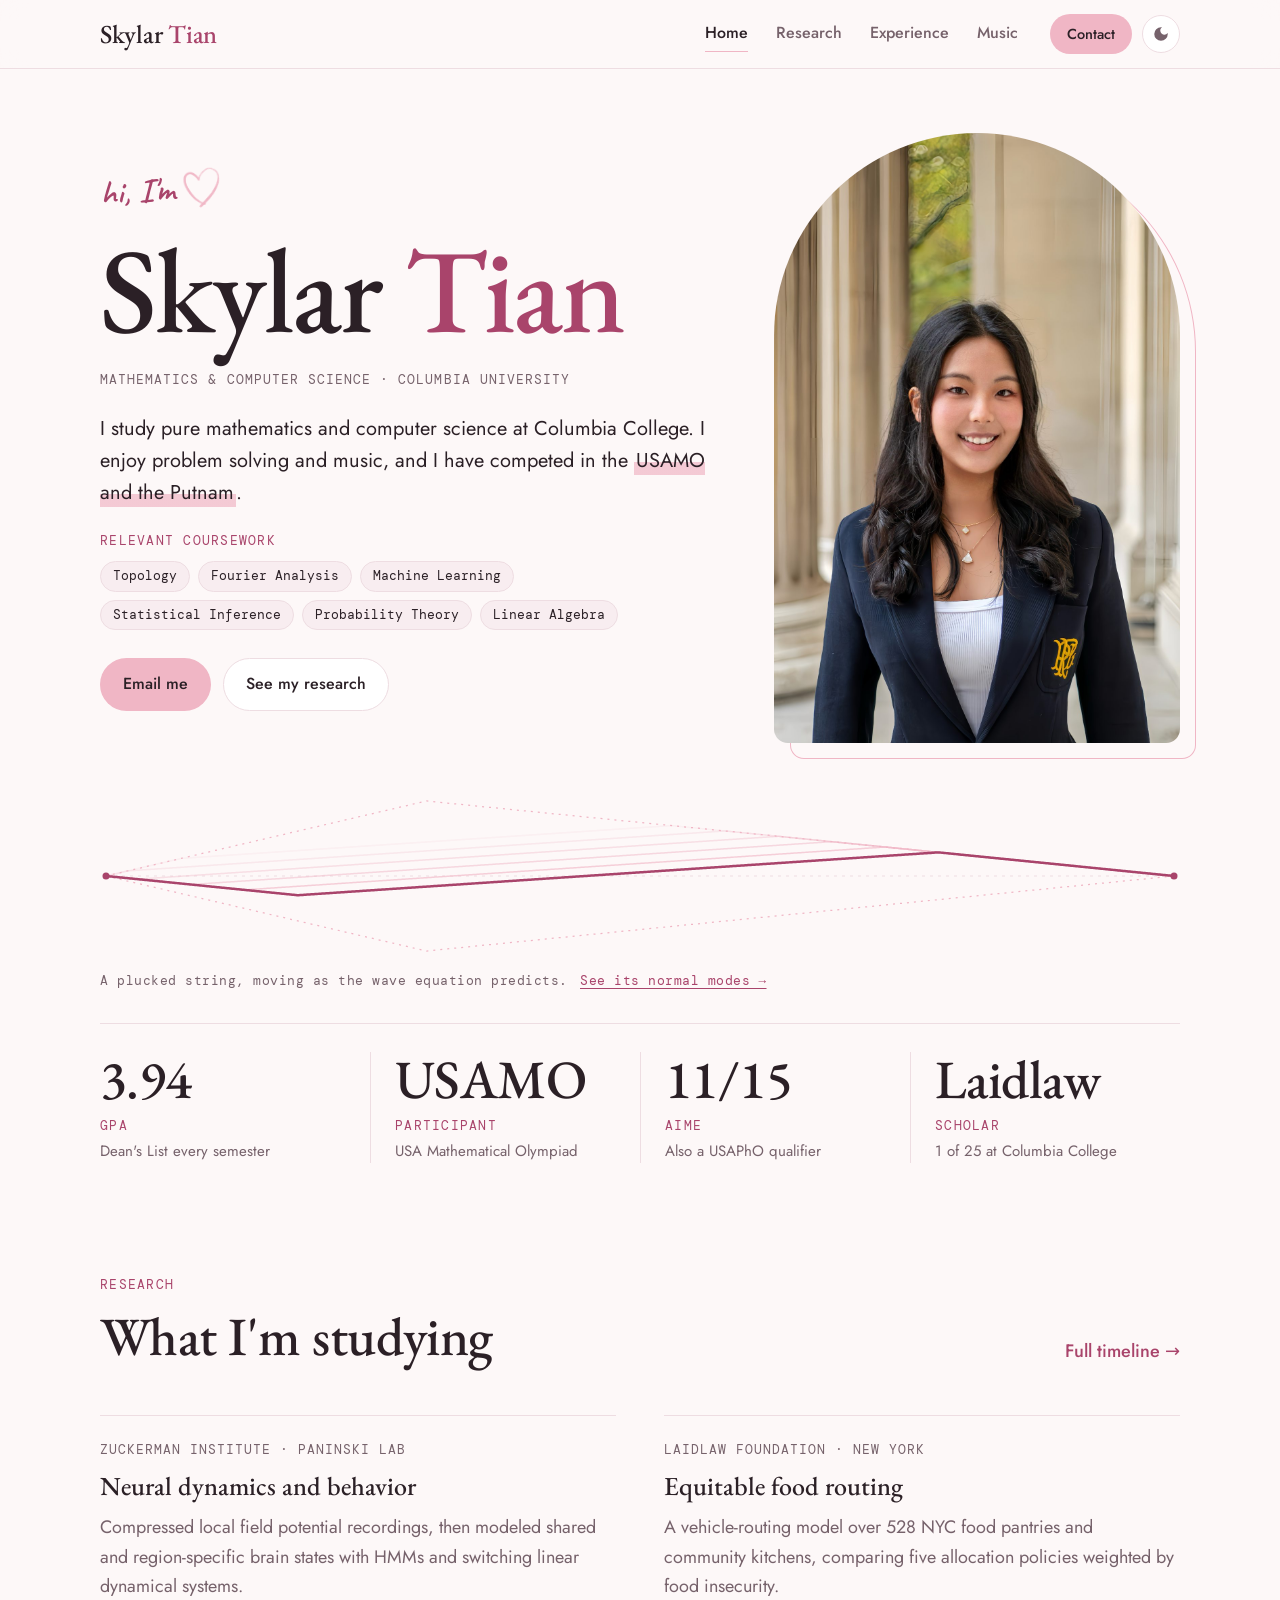
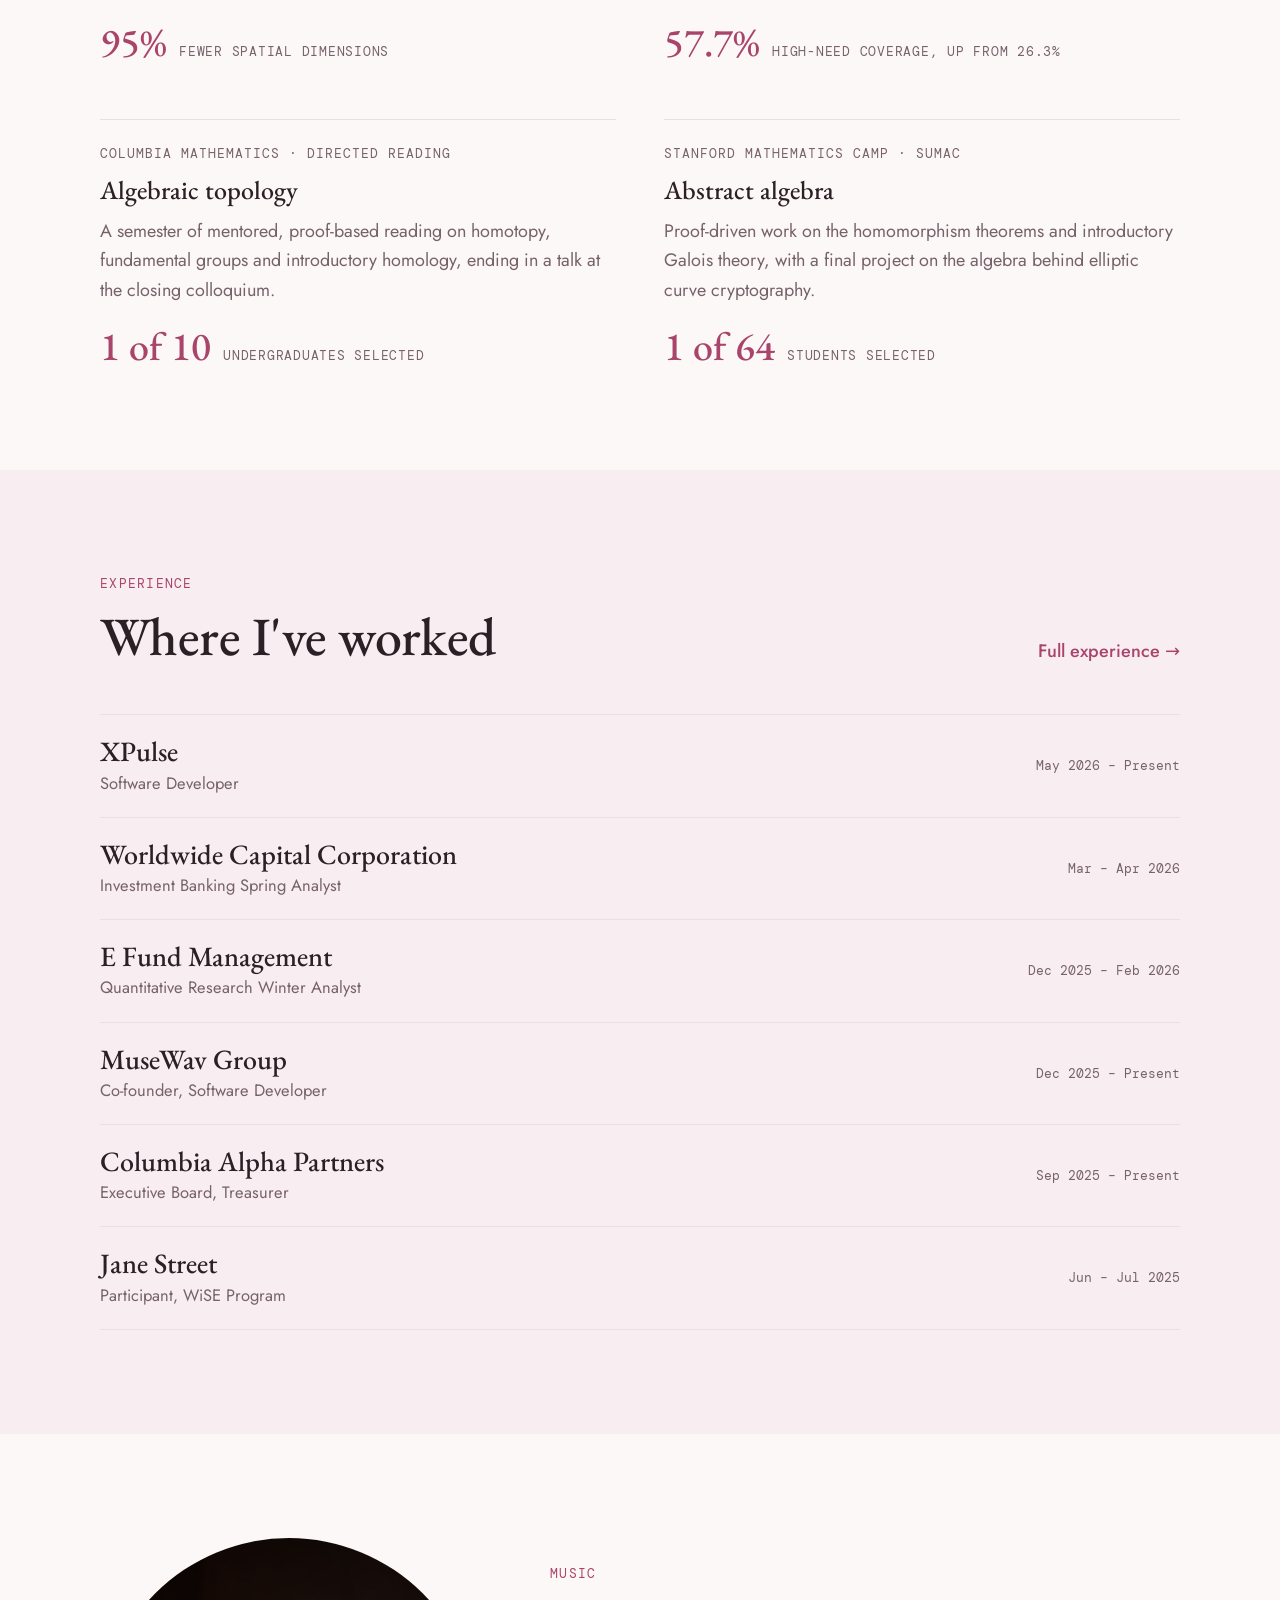
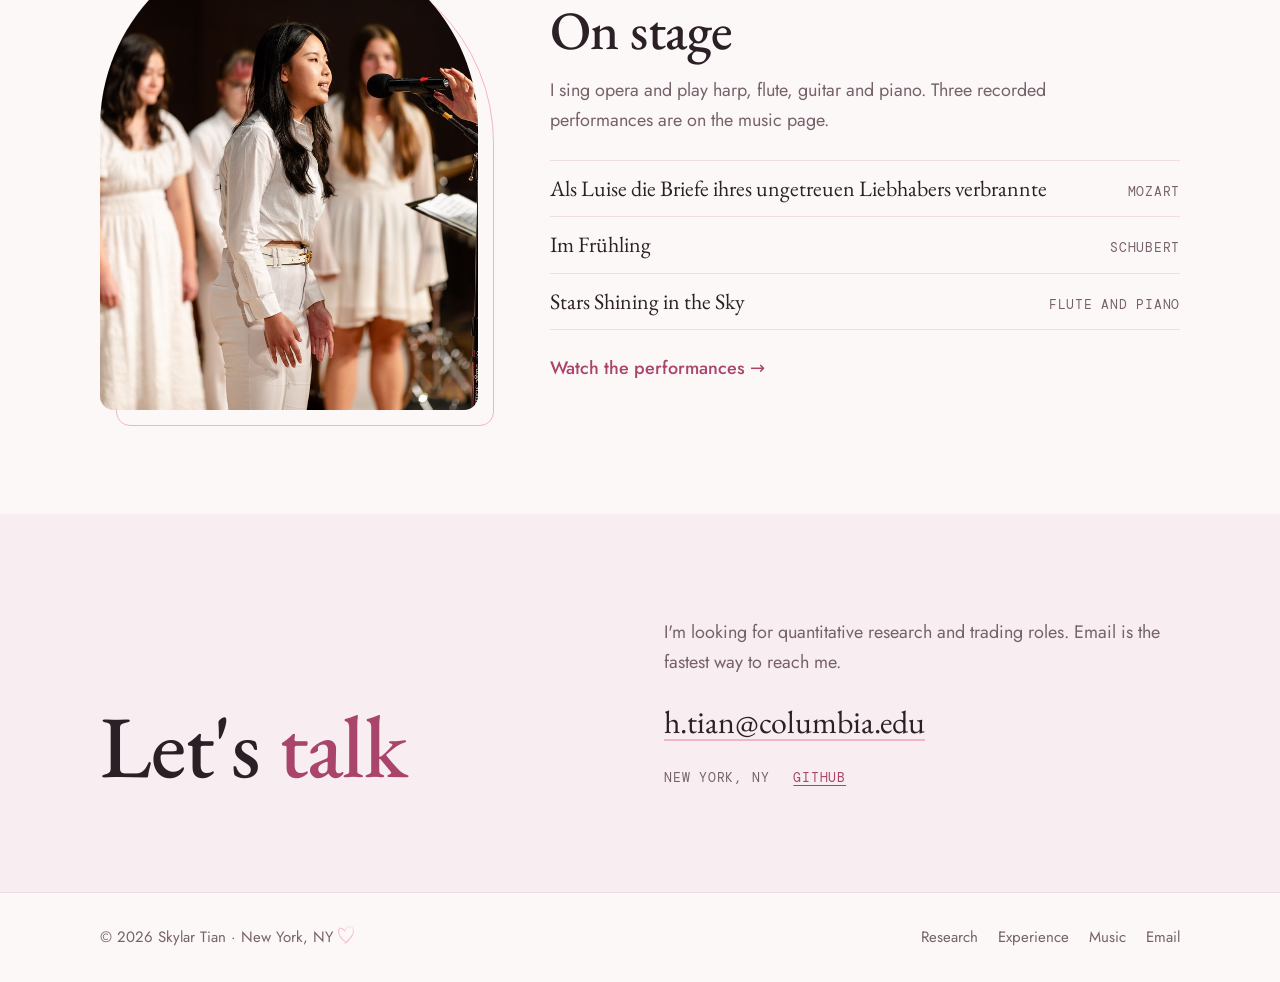
==== index.html @ 9c528a71 "Replace the home page headshot Resized the new photo to 1200x1801 and stripped its metadata.  Co-Aut" ====
<!doctype html>
<html lang="en">
<head>
  <meta charset="utf-8">
  <meta name="viewport" content="width=device-width, initial-scale=1">
  <title>Skylar Tian</title>
  <meta name="description" content="Skylar Tian studies Mathematics and Computer Science at Columbia and is looking for quantitative research and trading roles.">
  <meta property="og:title" content="Skylar Tian">
  <meta property="og:description" content="Mathematics & Computer Science at Columbia. Quantitative research, statistical modeling, and music.">
  <meta property="og:type" content="website">
  <meta property="og:image" content="https://skylarhezhentian.github.io/personal-website/assets/img/headshot.jpg">
  <link rel="icon" href="assets/favicon.svg" type="image/svg+xml">
  <link rel="preconnect" href="https://fonts.googleapis.com">
  <link rel="preconnect" href="https://fonts.gstatic.com" crossorigin>
  <link href="https://fonts.googleapis.com/css2?family=EB+Garamond:wght@400..700&family=Caveat:wght@500;600&family=DM+Mono:wght@400;500&family=Jost:wght@400;500;600&display=swap" rel="stylesheet">
  <link rel="stylesheet" href="style.css">
  <script>try{var t=localStorage.getItem("theme");if(t)document.documentElement.dataset.theme=t}catch(e){}</script>
</head>
<body>
  <a class="skip" href="#main">Skip to content</a>

  <header class="site-header">
    <div class="wrap header-inner">
      <a class="wordmark" href="index.html">Skylar <em>Tian</em></a>
      <nav class="site-nav" aria-label="Main">
        <a href="index.html" aria-current="page">Home</a>
        <a href="research.html">Research</a>
        <a href="experience.html">Experience</a>
        <a href="music.html">Music</a>
      </nav>
      <div class="header-actions">
        <a class="btn btn-rose btn-small" href="#contact">Contact</a>
        <button class="theme-toggle" type="button" aria-label="Switch between light and dark theme">
          <svg class="moon" viewBox="0 0 24 24" width="18" height="18" aria-hidden="true"><path fill="currentColor" d="M12 3a9 9 0 1 0 9 9c0-.46-.04-.92-.1-1.36a5.39 5.39 0 0 1-4.4 2.26 5.4 5.4 0 0 1-3.14-9.8c-.44-.06-.9-.1-1.36-.1z"/></svg>
          <svg class="sun" viewBox="0 0 24 24" width="18" height="18" aria-hidden="true"><circle cx="12" cy="12" r="4.5" fill="currentColor"/><path stroke="currentColor" stroke-width="1.8" stroke-linecap="round" d="M12 2.5v2.2M12 19.3v2.2M2.5 12h2.2M19.3 12h2.2M5.3 5.3l1.6 1.6M17.1 17.1l1.6 1.6M5.3 18.7l1.6-1.6M17.1 6.9l1.6-1.6"/></svg>
        </button>
      </div>
    </div>
  </header>

  <main id="main">
    <section class="hero">
      <div class="wrap">
        <div class="hero-grid">
          <div class="hero-text">
            <p class="hello">hi, I'm <i class="heart" aria-hidden="true"></i></p>
            <h1 class="name">Skylar <em>Tian</em></h1>
            <p class="kicker">Mathematics &amp; Computer Science · Columbia University</p>
            <p class="intro">
              I study pure mathematics and computer science at Columbia College. I enjoy problem solving
              and music, and I have competed in the <mark class="hl">USAMO and the Putnam</mark>.
            </p>
            <div class="coursework">
              <p class="coursework-label">Relevant coursework</p>
              <ul class="chips">
                <li>Topology</li>
                <li>Fourier Analysis</li>
                <li>Machine Learning</li>
                <li>Statistical Inference</li>
                <li>Probability Theory</li>
                <li>Linear Algebra</li>
              </ul>
            </div>
            <div class="actions">
              <a class="btn btn-rose" href="mailto:h.tian@columbia.edu">Email me</a>
              <a class="btn btn-ghost" href="research.html">See my research</a>
            </div>
          </div>
          <figure class="arch hero-photo">
            <img src="assets/img/headshot.jpg?v=2" width="1200" height="1801" alt="Headshot of Skylar Tian in a navy blazer, standing between stone columns">
          </figure>
        </div>

        <div class="staff-band">
          <canvas class="staff" data-mode="string" data-animate aria-hidden="true"></canvas>
          <p class="staff-caption">A plucked string, moving as the wave equation predicts. <a href="research.html">See its normal modes &rarr;</a></p>
        </div>

        <ul class="stats">
          <li class="stat">
            <span class="stat-big">3.94</span>
            <span class="stat-cap">GPA</span>
            <span class="stat-note">Dean's List every semester</span>
          </li>
          <li class="stat">
            <span class="stat-big">USAMO</span>
            <span class="stat-cap">Participant</span>
            <span class="stat-note">USA Mathematical Olympiad</span>
          </li>
          <li class="stat">
            <span class="stat-big">11/15</span>
            <span class="stat-cap">AIME</span>
            <span class="stat-note">Also a USAPhO qualifier</span>
          </li>
          <li class="stat">
            <span class="stat-big">Laidlaw</span>
            <span class="stat-cap">Scholar</span>
            <span class="stat-note">1 of 25 at Columbia College</span>
          </li>
        </ul>
      </div>
    </section>

    <section class="section">
      <div class="wrap">
        <header class="section-head">
          <div>
            <p class="eyebrow">Research</p>
            <h2>What I'm studying</h2>
          </div>
          <a class="more" href="research.html">Full timeline &rarr;</a>
        </header>

        <div class="work-grid">
          <a class="work" href="research.html#neural">
            <p class="work-org">Zuckerman Institute · Paninski Lab</p>
            <h3>Neural dynamics and behavior</h3>
            <p>Compressed local field potential recordings, then modeled shared and region-specific brain states with HMMs and switching linear dynamical systems.</p>
            <p class="work-figure"><strong>95%</strong><span>fewer spatial dimensions</span></p>
          </a>
          <a class="work" href="research.html#routing">
            <p class="work-org">Laidlaw Foundation · New York</p>
            <h3>Equitable food routing</h3>
            <p>A vehicle-routing model over 528 NYC food pantries and community kitchens, comparing five allocation policies weighted by food insecurity.</p>
            <p class="work-figure"><strong>57.7%</strong><span>high-need coverage, up from 26.3%</span></p>
          </a>
          <a class="work" href="research.html#reading">
            <p class="work-org">Columbia Mathematics · Directed Reading</p>
            <h3>Algebraic topology</h3>
            <p>A semester of mentored, proof-based reading on homotopy, fundamental groups and introductory homology, ending in a talk at the closing colloquium.</p>
            <p class="work-figure"><strong>1 of 10</strong><span>undergraduates selected</span></p>
          </a>
          <a class="work" href="research.html#sumac">
            <p class="work-org">Stanford Mathematics Camp · SUMaC</p>
            <h3>Abstract algebra</h3>
            <p>Proof-driven work on the homomorphism theorems and introductory Galois theory, with a final project on the algebra behind elliptic curve cryptography.</p>
            <p class="work-figure"><strong>1 of 64</strong><span>students selected</span></p>
          </a>
        </div>
      </div>
    </section>

    <section class="section section-alt">
      <div class="wrap">
        <header class="section-head">
          <div>
            <p class="eyebrow">Experience</p>
            <h2>Where I've worked</h2>
          </div>
          <a class="more" href="experience.html">Full experience &rarr;</a>
        </header>

        <ul class="exp-list">
          <li><a href="experience.html#xpulse"><span class="exp-org">XPulse</span><span class="exp-role">Software Developer</span><span class="exp-when">May 2026 – Present</span></a></li>
          <li><a href="experience.html#worldwide"><span class="exp-org">Worldwide Capital Corporation</span><span class="exp-role">Investment Banking Spring Analyst</span><span class="exp-when">Mar – Apr 2026</span></a></li>
          <li><a href="experience.html#efund"><span class="exp-org">E Fund Management</span><span class="exp-role">Quantitative Research Winter Analyst</span><span class="exp-when">Dec 2025 – Feb 2026</span></a></li>
          <li><a href="experience.html#musewav"><span class="exp-org">MuseWav Group</span><span class="exp-role">Co-founder, Software Developer</span><span class="exp-when">Dec 2025 – Present</span></a></li>
          <li><a href="experience.html#alpha"><span class="exp-org">Columbia Alpha Partners</span><span class="exp-role">Executive Board, Treasurer</span><span class="exp-when">Sep 2025 – Present</span></a></li>
          <li><a href="experience.html#jane-street"><span class="exp-org">Jane Street</span><span class="exp-role">Participant, WiSE Program</span><span class="exp-when">Jun – Jul 2025</span></a></li>
        </ul>
      </div>
    </section>

    <section class="section">
      <div class="wrap music-split">
        <figure class="arch squat music-photo">
          <img src="assets/img/choir.jpg" width="1400" height="933" loading="lazy" alt="Skylar singing a solo in front of a choir">
        </figure>
        <div class="music-copy">
          <p class="eyebrow">Music</p>
          <h2>On stage</h2>
          <p>I sing opera and play harp, flute, guitar and piano. Three recorded performances are on the music page.</p>
          <ul class="rec-list">
            <li><span class="rec-piece">Als Luise die Briefe ihres ungetreuen Liebhabers verbrannte</span><span class="rec-who">Mozart</span></li>
            <li><span class="rec-piece">Im Frühling</span><span class="rec-who">Schubert</span></li>
            <li><span class="rec-piece">Stars Shining in the Sky</span><span class="rec-who">Flute and piano</span></li>
          </ul>
          <a class="more" href="music.html">Watch the performances &rarr;</a>
        </div>
      </div>
    </section>

    <section class="contact" id="contact">
      <div class="wrap contact-inner">
        <h2>Let's <em>talk</em></h2>
        <div class="contact-body">
          <p>I'm looking for quantitative research and trading roles. Email is the fastest way to reach me.</p>
          <a class="contact-email" href="mailto:h.tian@columbia.edu">h.tian@columbia.edu</a>
          <ul class="contact-links">
            <li>New York, NY</li>
            <li><a href="https://github.com/skylarhezhentian">GitHub</a></li>
          </ul>
        </div>
      </div>
    </section>
  </main>

  <footer class="site-footer">
    <div class="wrap footer-inner">
      <p>© <span data-year>2026</span> Skylar Tian · New York, NY <i class="heart" aria-hidden="true"></i></p>
      <nav aria-label="Footer">
        <a href="research.html">Research</a>
        <a href="experience.html">Experience</a>
        <a href="music.html">Music</a>
        <a href="mailto:h.tian@columbia.edu">Email</a>
      </nav>
    </div>
  </footer>

  <script src="script.js"></script>
</body>
</html>
---- style.css ----
/* Layout: a concert-program column (max 1120px) with arched photo frames and a
   plucked string that moves as the wave equation predicts. Blush paper by
   default, plum night in dark mode, soft pink as the one highlight color.
   No italics anywhere. */
:root {
  --paper: #fdf8f8;
  --paper-2: #f8edf0;
  --surface: #ffffff;
  --ink: #2b2026;
  --muted: #76626b;
  --line: #eedde2;
  --rose: #f0b6c5;
  --rose-ink: #a9446b;
  --on-rose: #2b2026;
  --hl: rgba(240, 182, 197, 0.7);

  --display: "EB Garamond", Garamond, "Times New Roman", Georgia, serif;
  --body: "Jost", "Futura", "Avenir Next", system-ui, sans-serif;
  --mono: "DM Mono", ui-monospace, Menlo, monospace;
  --hand: "Caveat", "Bradley Hand", "Segoe Print", cursive;

  --maxw: 1120px;
  --gutter: max(20px, env(safe-area-inset-left, 0px));
  --radius: 14px;
  color-scheme: light;
}

@media (prefers-color-scheme: dark) {
  :root:not([data-theme="light"]) {
    --paper: #1b1519;
    --paper-2: #231b20;
    --surface: #2b2228;
    --ink: #f6edf0;
    --muted: #bda9b2;
    --line: #3b2f36;
    --rose: #e7a3b8;
    --rose-ink: #f4b9ca;
    --hl: rgba(231, 163, 184, 0.28);
    color-scheme: dark;
  }
}

:root[data-theme="dark"] {
  --paper: #1b1519;
  --paper-2: #231b20;
  --surface: #2b2228;
  --ink: #f6edf0;
  --muted: #bda9b2;
  --line: #3b2f36;
  --rose: #e7a3b8;
  --rose-ink: #f4b9ca;
  --hl: rgba(231, 163, 184, 0.28);
  color-scheme: dark;
}

*, *::before, *::after { box-sizing: border-box; }

html { scroll-behavior: smooth; scroll-padding-top: 96px; -webkit-text-size-adjust: 100%; }

body {
  margin: 0;
  background: var(--paper);
  color: var(--ink);
  font-family: var(--body);
  font-size: 18px;
  line-height: 1.65;
  -webkit-font-smoothing: antialiased;
}

img, video { display: block; max-width: 100%; height: auto; }

a { color: var(--rose-ink); text-underline-offset: 3px; text-decoration-thickness: 1px; }
a:hover { text-decoration-color: var(--rose); }

:focus-visible { outline: 2px solid var(--rose-ink); outline-offset: 3px; border-radius: 4px; }

h1, h2, h3 { font-family: var(--display); font-weight: 500; line-height: 1.1; text-wrap: balance; margin: 0; }
h1, h2, h3, .wordmark, .stat-big, .work-figure strong, .piece, .staff-list .inst { font-variant-numeric: lining-nums; }
h2 { font-size: clamp(34px, 4.6vw, 54px); letter-spacing: -0.01em; }
h3 { font-size: 26px; }
p { margin: 0; }
em, i { font-style: normal; }
/* Keep a lone word off the last line of a paragraph or bullet; balance short labels instead */
p, li, figcaption { text-wrap: pretty; }
.edu-grid li, .tl-sub, .role-title, .piece, .work-figure span, .stat-note { text-wrap: balance; }

.wrap {
  max-width: var(--maxw);
  margin: 0 auto;
  padding-left: var(--gutter);
  padding-right: max(20px, env(safe-area-inset-right, 0px));
}

.skip {
  position: absolute; left: 12px; top: -48px; z-index: 50;
  background: var(--ink); color: var(--paper); padding: 8px 14px; border-radius: 8px;
}
.skip:focus { top: 12px; }

.eyebrow {
  font-family: var(--mono); font-size: 12.5px; letter-spacing: 0.1em; text-transform: uppercase;
  color: var(--rose-ink);
}

.hl { background: linear-gradient(transparent 56%, var(--hl) 56%); color: inherit; padding: 0 2px; }

.hand { font-family: var(--hand); font-weight: 600; color: var(--rose-ink); }

.heart {
  display: inline-block; width: 1.1em; height: 1.2em; vertical-align: -0.15em;
  background: var(--rose);
  -webkit-mask: url("assets/img/heart.png") center / contain no-repeat;
  mask: url("assets/img/heart.png") center / contain no-repeat;
}

/* Buttons */
.btn {
  display: inline-flex; align-items: center; gap: 8px;
  padding: 12px 22px; border-radius: 999px;
  font-family: var(--body); font-size: 16px; font-weight: 500; text-decoration: none;
  border: 1px solid transparent; transition: transform 0.15s ease, background 0.15s ease, border-color 0.15s ease;
}
.btn:hover { transform: translateY(-1px); }
.btn-rose { background: var(--rose); color: var(--on-rose); }
.btn-rose:hover { background: color-mix(in srgb, var(--rose) 85%, var(--ink)); }
.btn-ghost { color: var(--ink); border-color: var(--line); background: var(--surface); }
.btn-ghost:hover { border-color: var(--rose); }
.btn-small { padding: 7px 16px; font-size: 14.5px; }

/* Header */
.site-header {
  position: sticky; top: 0; z-index: 20;
  background: color-mix(in srgb, var(--paper) 88%, transparent);
  backdrop-filter: blur(12px); -webkit-backdrop-filter: blur(12px);
  border-bottom: 1px solid var(--line);
}
.header-inner { display: flex; align-items: center; gap: 32px; min-height: 68px; }
.wordmark {
  font-family: var(--display); font-size: 26px; font-weight: 500; color: var(--ink);
  text-decoration: none; letter-spacing: -0.01em; white-space: nowrap;
}
.wordmark em { color: var(--rose-ink); }
.site-nav { display: flex; gap: 28px; margin-left: auto; }
.site-nav a { color: var(--muted); text-decoration: none; font-size: 16px; font-weight: 500; padding: 4px 0; border-bottom: 1.5px solid transparent; }
.site-nav a:hover { color: var(--ink); }
.site-nav a[aria-current="page"] { color: var(--ink); border-bottom-color: var(--rose); }
.header-actions { display: flex; align-items: center; gap: 10px; }
.theme-toggle {
  width: 38px; height: 38px; display: grid; place-items: center; cursor: pointer;
  border-radius: 999px; border: 1px solid var(--line); background: var(--surface); color: var(--muted);
}
.theme-toggle:hover { color: var(--ink); border-color: var(--rose); }
.theme-toggle .sun { display: none; }
:root[data-theme="dark"] .theme-toggle .sun { display: block; }
:root[data-theme="dark"] .theme-toggle .moon { display: none; }
@media (prefers-color-scheme: dark) {
  :root:not([data-theme="light"]) .theme-toggle .sun { display: block; }
  :root:not([data-theme="light"]) .theme-toggle .moon { display: none; }
}

/* Wave canvases: a plucked string (Home, Music), and on Research the same string over its normal modes */
.staff { display: block; width: 100%; height: 170px; }
.staff-caption { margin-top: 10px; font-family: var(--mono); font-size: 12.5px; letter-spacing: 0.04em; color: var(--muted); }
.staff-caption a { margin-left: 4px; white-space: nowrap; }

/* Home hero */
.hero { padding-block: 64px 8px; }
.hero-grid { display: grid; grid-template-columns: minmax(0, 1.2fr) minmax(0, 0.8fr); gap: 64px; align-items: center; }
.hero-text { display: flex; flex-direction: column; gap: 22px; min-width: 0; }
.hello { font-family: var(--hand); font-size: 34px; font-weight: 600; color: var(--rose-ink); transform: rotate(-3deg); transform-origin: left; display: flex; align-items: center; gap: 8px; margin-bottom: -10px; }
.name { font-size: clamp(64px, 9.4vw, 128px); line-height: 0.95; letter-spacing: -0.02em; white-space: nowrap; }
.name em { color: var(--rose-ink); }
.kicker { font-family: var(--mono); font-size: 13px; letter-spacing: 0.08em; text-transform: uppercase; color: var(--muted); }
.intro { font-size: 20px; line-height: 1.6; max-width: 34em; }
.coursework { display: flex; flex-direction: column; gap: 10px; }
.coursework-label { font-family: var(--mono); font-size: 12.5px; letter-spacing: 0.1em; text-transform: uppercase; color: var(--rose-ink); }
.coursework .chips { margin: 0; }
.actions { display: flex; flex-wrap: wrap; gap: 12px; margin-top: 6px; }

.arch { position: relative; isolation: isolate; margin: 0; }
.arch img {
  width: 100%; aspect-ratio: 2 / 3; object-fit: cover;
  border-radius: 50% 50% var(--radius) var(--radius) / 33.3% 33.3% var(--radius) var(--radius);
}
.arch::after {
  content: ""; position: absolute; inset: 0; z-index: -1; transform: translate(16px, 16px);
  border: 1.5px solid var(--rose);
  border-radius: 50% 50% var(--radius) var(--radius) / 33.3% 33.3% var(--radius) var(--radius);
}
.arch.squat img, .arch.squat::after { aspect-ratio: 4 / 5; border-radius: 50% 50% var(--radius) var(--radius) / 40% 40% var(--radius) var(--radius); }
.hero-photo { justify-self: end; width: 100%; max-width: 420px; }

.staff-band { margin-top: 48px; }
.hero .staff-band { margin-bottom: 32px; }

/* Stats */
.stats { list-style: none; margin: 0; padding: 28px 0 0; display: grid; grid-template-columns: repeat(4, minmax(0, 1fr)); border-top: 1px solid var(--line); }
.stat { display: flex; flex-direction: column; gap: 4px; padding: 0 24px; border-left: 1px solid var(--line); min-width: 0; }
.stat:first-child { padding-left: 0; border-left: 0; }
.stat-big { font-family: var(--display); font-size: clamp(38px, 4.4vw, 54px); font-weight: 500; line-height: 1; letter-spacing: -0.01em; font-variant-numeric: lining-nums; }
.stat-cap { font-family: var(--mono); font-size: 12.5px; letter-spacing: 0.1em; text-transform: uppercase; color: var(--rose-ink); margin-top: 6px; }
.stat-note { font-size: 15px; color: var(--muted); line-height: 1.45; }

/* Sections */
.section { padding-block: 104px; }
.section-alt { background: var(--paper-2); }
.section-head { display: flex; flex-wrap: wrap; align-items: flex-end; justify-content: space-between; gap: 12px 32px; margin-bottom: 48px; }
.section-head > div { display: flex; flex-direction: column; gap: 12px; }
.section-head .more { font-weight: 500; text-decoration: none; }
.section-head .more:hover { text-decoration: underline; }

/* Selected work */
.work-grid { display: grid; grid-template-columns: repeat(2, minmax(0, 1fr)); gap: 56px 48px; }
.work { display: flex; flex-direction: column; gap: 12px; padding-top: 24px; border-top: 1px solid var(--line); color: inherit; text-decoration: none; }
.work h3 { transition: color 0.15s ease; }
.work:hover h3 { color: var(--rose-ink); }
.work p { color: var(--muted); }
.work .work-org { font-family: var(--mono); font-size: 12.5px; letter-spacing: 0.08em; text-transform: uppercase; color: var(--muted); }
.work-figure { display: flex; align-items: baseline; gap: 12px; margin-top: 8px; }
.work-figure strong { font-family: var(--display); font-size: 40px; font-weight: 500; color: var(--rose-ink); line-height: 1; white-space: nowrap; }
.work-figure span { font-family: var(--mono); font-size: 12.5px; letter-spacing: 0.06em; text-transform: uppercase; color: var(--muted); }

/* Video frames (Music) */
.video-frame { margin: 0; border-radius: var(--radius); overflow: hidden; border: 1px solid var(--line); background: #000; }
.video-frame video, .video-frame iframe { display: block; width: 100%; aspect-ratio: 16 / 9; object-fit: cover; border: 0; }

/* Home: experience list and music */
.exp-list { list-style: none; margin: 0; padding: 0; border-top: 1px solid var(--line); }
.exp-list a { display: grid; grid-template-columns: minmax(0, 1fr) auto; align-items: center; gap: 2px 32px; padding: 20px 0; border-bottom: 1px solid var(--line); color: inherit; text-decoration: none; }
.exp-org { font-family: var(--display); font-size: 28px; font-weight: 500; line-height: 1.15; transition: color 0.15s ease; }
.exp-role { grid-column: 1; color: var(--muted); font-size: 16.5px; }
.exp-when { grid-column: 2; grid-row: 1 / span 2; font-family: var(--mono); font-size: 13px; color: var(--muted); font-variant-numeric: tabular-nums; white-space: nowrap; }
.exp-list a:hover .exp-org { color: var(--rose-ink); }

.music-split { display: grid; grid-template-columns: minmax(0, 0.75fr) minmax(0, 1.25fr); gap: 72px; align-items: center; }
.music-photo { width: 100%; max-width: 380px; }
.music-photo img { object-position: 47% 50%; }
.music-copy { display: flex; flex-direction: column; gap: 16px; min-width: 0; }
.music-copy > p:not(.eyebrow) { color: var(--muted); max-width: 32em; }
.music-copy .more { font-weight: 500; text-decoration: none; margin-top: 8px; }
.music-copy .more:hover { text-decoration: underline; }
.rec-list { list-style: none; margin: 8px 0 0; padding: 0; border-top: 1px solid var(--line); }
.rec-list li { display: flex; flex-wrap: wrap; align-items: baseline; justify-content: space-between; gap: 4px 24px; padding: 14px 0; border-bottom: 1px solid var(--line); }
.rec-piece { font-family: var(--display); font-size: 22px; line-height: 1.25; }
.rec-who { font-family: var(--mono); font-size: 12.5px; letter-spacing: 0.06em; text-transform: uppercase; color: var(--muted); white-space: nowrap; }

/* Contact */
.contact { background: var(--paper-2); padding-block: 104px; }
.contact-inner { display: grid; grid-template-columns: minmax(0, 1fr) minmax(0, 1fr); gap: 48px; align-items: end; }
.contact h2 { font-size: clamp(48px, 7vw, 88px); line-height: 0.95; }
.contact h2 em { color: var(--rose-ink); }
.contact-body { display: flex; flex-direction: column; gap: 18px; }
.contact-body p { color: var(--muted); }
.contact-email { font-family: var(--display); font-size: clamp(24px, 3vw, 32px); color: var(--ink); text-decoration: underline; text-decoration-color: var(--rose); text-decoration-thickness: 2px; text-underline-offset: 6px; overflow-wrap: anywhere; }
.contact-email:hover { color: var(--rose-ink); }
.contact-links { list-style: none; padding: 0; margin: 0; display: flex; flex-wrap: wrap; gap: 8px 24px; font-family: var(--mono); font-size: 13px; letter-spacing: 0.06em; text-transform: uppercase; color: var(--muted); }

/* Footer */
.site-footer { border-top: 1px solid var(--line); padding-block: 32px; color: var(--muted); font-size: 15px; }
.footer-inner { display: flex; flex-wrap: wrap; align-items: center; justify-content: space-between; gap: 12px 24px; }
.footer-inner nav { display: flex; flex-wrap: wrap; gap: 20px; }
.footer-inner a { color: var(--muted); text-decoration: none; }
.footer-inner a:hover { color: var(--ink); }

/* Inner page heads */
.page-head { padding-block: 72px 24px; }
.page-head-grid { display: grid; grid-template-columns: minmax(0, 1.25fr) minmax(0, 0.75fr); gap: 64px; align-items: center; }
.page-head .title-block { display: flex; flex-direction: column; gap: 18px; min-width: 0; }
.page-title { font-size: clamp(56px, 8vw, 104px); line-height: 0.95; letter-spacing: -0.02em; }
.page-title em { color: var(--rose-ink); }
.lede { font-size: 20px; color: var(--muted); max-width: 34em; }
.page-head .staff-band { margin-top: 40px; }

/* Experience */
.group { padding-block: 72px; border-top: 1px solid var(--line); }
.group:first-of-type { border-top: 0; padding-top: 40px; }
.group-title { font-size: clamp(30px, 3.6vw, 40px); margin-bottom: 40px; }
.group-title .count { font-family: var(--mono); font-size: 13px; color: var(--muted); letter-spacing: 0.08em; margin-left: 12px; vertical-align: middle; }
.role { display: grid; grid-template-columns: 220px minmax(0, 1fr); align-items: baseline; gap: 16px 48px; padding-block: 36px; border-top: 1px dashed var(--line); scroll-margin-top: 100px; }
.role:first-of-type { border-top: 0; padding-top: 0; }
.role-when { font-family: var(--mono); font-size: 13.5px; color: var(--muted); display: flex; flex-direction: column; gap: 2px; font-variant-numeric: tabular-nums; }
.role-body { display: flex; flex-direction: column; gap: 12px; min-width: 0; }
.role-title { font-weight: 500; color: var(--muted); margin-top: -4px; }
.role ul.points { margin: 0; padding-left: 20px; display: flex; flex-direction: column; gap: 8px; }
.role ul.points li::marker { color: var(--rose); }
.chips { list-style: none; padding: 0; margin: 4px 0 0; display: flex; flex-wrap: wrap; gap: 8px; }
.chips li { font-family: var(--mono); font-size: 12.5px; padding: 4px 12px; border-radius: 999px; background: var(--paper-2); border: 1px solid var(--line); color: var(--ink); }

.edu-grid { display: grid; grid-template-columns: repeat(3, minmax(0, 1fr)); gap: 32px; margin-top: 36px; }
.edu-grid h3 { font-family: var(--mono); font-size: 12.5px; font-weight: 500; letter-spacing: 0.1em; text-transform: uppercase; color: var(--rose-ink); margin-bottom: 12px; }
.edu-grid ul { list-style: none; padding: 0; margin: 0; display: flex; flex-direction: column; gap: 8px; }

/* Research: a plucked string over its normal modes, then a timeline */
.wave-fig { margin: 48px 0 0; padding-block: 32px; border-block: 1px solid var(--line); display: flex; flex-direction: column; gap: 14px; }
.wave-fig .staff { height: 300px; }
.wave-fig figcaption { font-family: var(--mono); font-size: 12.5px; letter-spacing: 0.04em; color: var(--muted); }

.timeline-section { padding-block: 56px 104px; }
.timeline { list-style: none; margin: 0; padding: 0 0 0 40px; position: relative; max-width: 880px; }
.timeline::before { content: ""; position: absolute; left: 4px; top: 12px; bottom: 0; width: 2px; background: var(--line); }
.tl-item { position: relative; display: flex; flex-direction: column; gap: 10px; scroll-margin-top: 100px; }
.tl-item + .tl-item { margin-top: 72px; }
.tl-item::before { content: ""; position: absolute; left: -40px; top: 6px; width: 12px; height: 12px; border-radius: 50%; background: var(--rose-ink); box-shadow: 0 0 0 4px var(--paper); }
.tl-date { font-family: var(--mono); font-size: 13.5px; letter-spacing: 0.04em; color: var(--rose-ink); font-variant-numeric: tabular-nums; }
.tl-title { font-size: clamp(26px, 3vw, 34px); }
.tl-sub { color: var(--muted); }
.tl-item ul { margin: 6px 0 0; padding-left: 20px; list-style: disc; display: flex; flex-direction: column; gap: 10px; }
.tl-item li::marker { color: var(--rose); }

/* Music */
.performances { display: flex; flex-direction: column; gap: 72px; }
.performance { display: grid; grid-template-columns: minmax(0, 1.35fr) minmax(0, 0.65fr); gap: 40px; align-items: center; }
.performance .meta { display: flex; flex-direction: column; gap: 10px; }
.piece { font-family: var(--display); font-size: clamp(28px, 3.2vw, 38px); line-height: 1.15; }
.composer { font-size: 19px; }
.detail { font-family: var(--mono); font-size: 13px; letter-spacing: 0.06em; text-transform: uppercase; color: var(--muted); font-variant-numeric: tabular-nums; }
.instruments-grid { display: grid; grid-template-columns: minmax(0, 1fr) minmax(0, 1fr); gap: 56px; align-items: center; }
.instruments-grid figure { margin: 0; border-radius: 20px; overflow: hidden; }
.staff-list { list-style: none; padding: 0; margin: 24px 0 0; }
.staff-list li { display: flex; align-items: baseline; justify-content: space-between; gap: 16px; padding: 12px 0 6px; border-bottom: 1.5px solid var(--rose); }
.staff-list .inst { font-family: var(--display); font-size: 30px; line-height: 1.1; }
.staff-list .role-note { font-family: var(--mono); font-size: 12.5px; letter-spacing: 0.06em; text-transform: uppercase; color: var(--muted); text-align: right; }

/* Phone and tablet */
@media (max-width: 900px) {
  .hero-grid, .page-head-grid, .music-split, .contact-inner, .performance, .instruments-grid { grid-template-columns: minmax(0, 1fr); gap: 40px; }
  .hero-photo { justify-self: start; max-width: 360px; }
  .page-head-grid .arch { max-width: 340px; }
  .stats { grid-template-columns: repeat(2, minmax(0, 1fr)); row-gap: 32px; }
  .stat:nth-child(3) { padding-left: 0; border-left: 0; }
  .edu-grid { grid-template-columns: minmax(0, 1fr); gap: 28px; }
  .role { grid-template-columns: minmax(0, 1fr); gap: 8px; }
  .role-when { flex-direction: row; flex-wrap: wrap; gap: 4px 16px; padding-top: 0; }
}

@media (max-width: 720px) {
  body { font-size: 17px; }
  .header-inner { flex-wrap: wrap; gap: 0 16px; min-height: 0; padding-block: 12px 0; }
  .header-actions { margin-left: auto; }
  .site-nav { order: 3; width: 100%; margin-left: 0; gap: 22px; padding-block: 10px 8px; overflow-x: auto; }
  .site-nav a { font-size: 15px; white-space: nowrap; }
  .hero { padding-top: 40px; }
  .intro, .lede { font-size: 18px; }
  .section, .contact { padding-block: 72px; }
  .work-grid { grid-template-columns: minmax(0, 1fr); gap: 40px; }
  .exp-list a { grid-template-columns: minmax(0, 1fr); }
  .exp-when { grid-column: 1; grid-row: auto; margin-top: 4px; }
  .exp-org { font-size: 24px; }
  .stat { padding: 0 16px; }
  .staff { height: 130px; }
  .wave-fig .staff { height: 280px; }
  .timeline-section { padding-block: 56px 72px; }
  .timeline { padding-left: 30px; }
  .tl-item::before { left: -30px; }
  .tl-item + .tl-item { margin-top: 56px; }
  .tl-sub { font-size: 16.5px; }
  .hero-photo, .page-head-grid .arch, .music-photo { max-width: 300px; }
}

@media (prefers-reduced-motion: reduce) {
  html { scroll-behavior: auto; }
  .btn, .work h3, .exp-org { transition: none; }
}
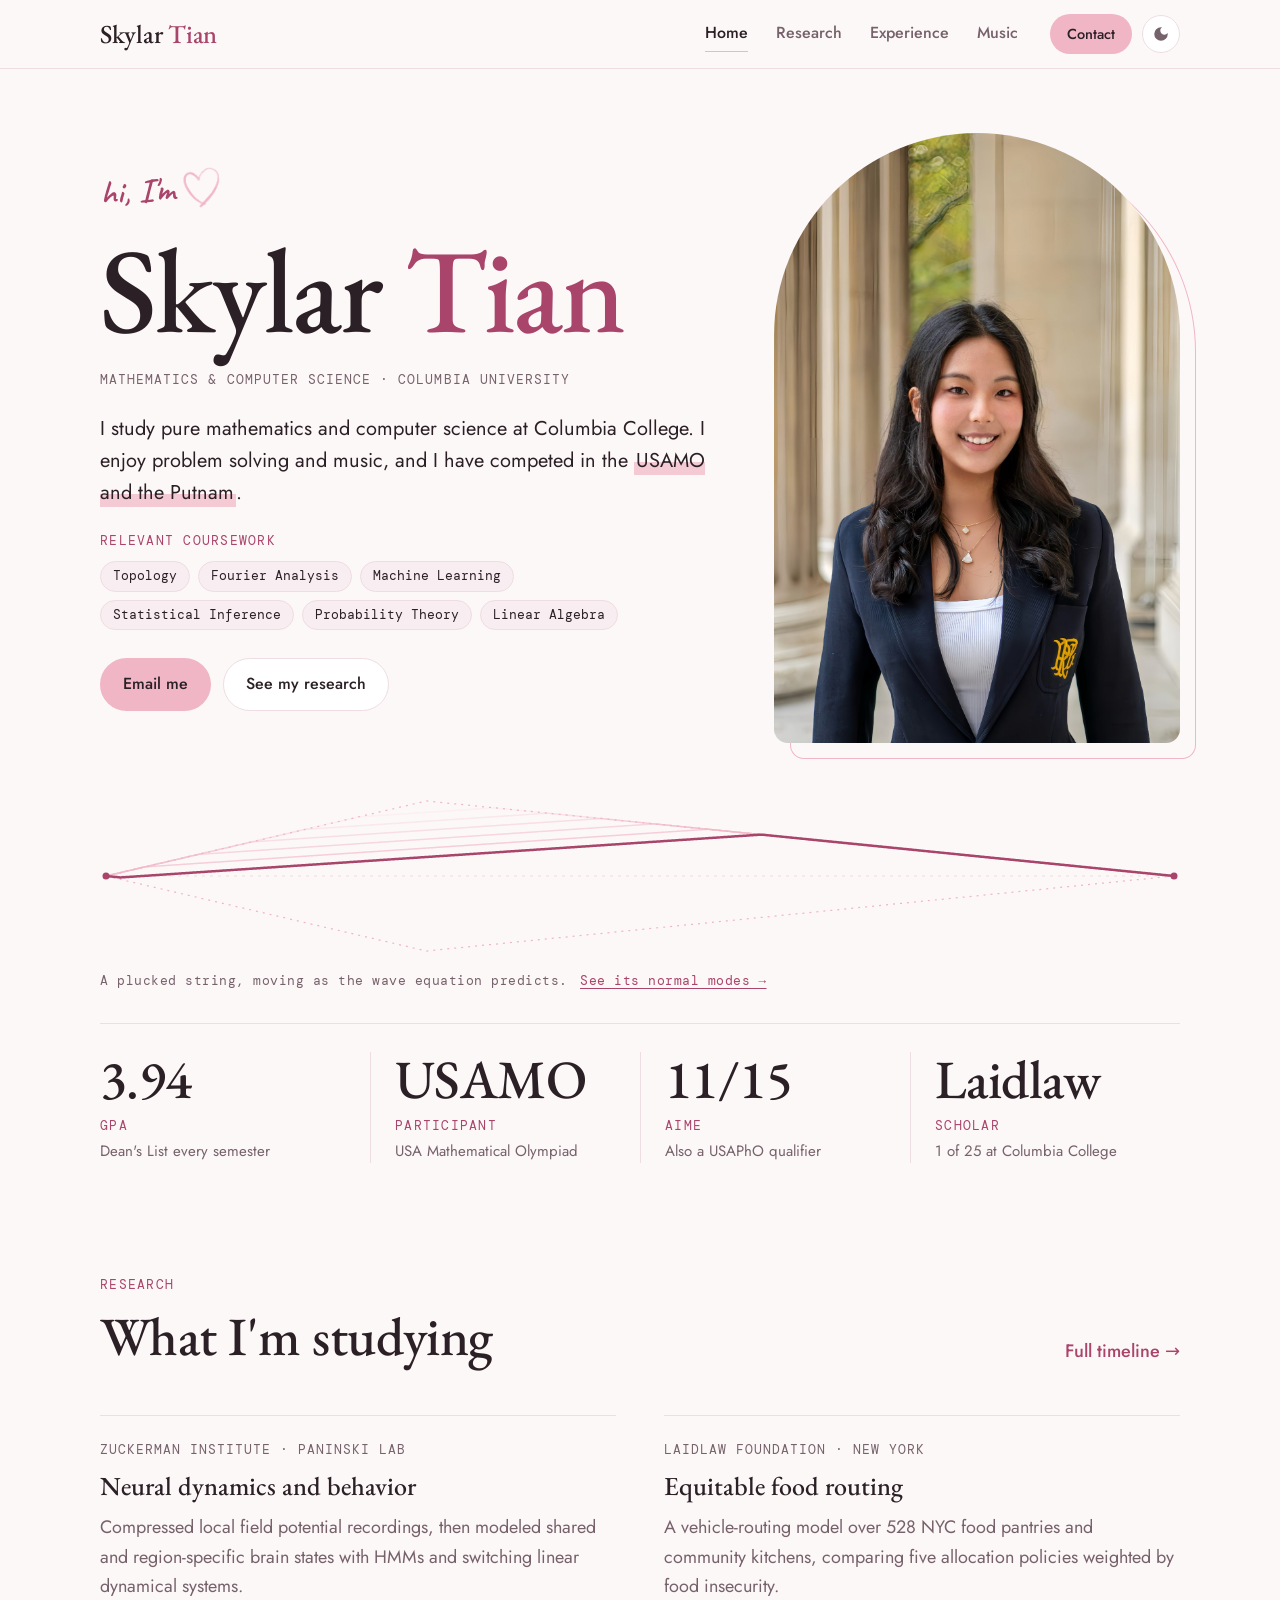
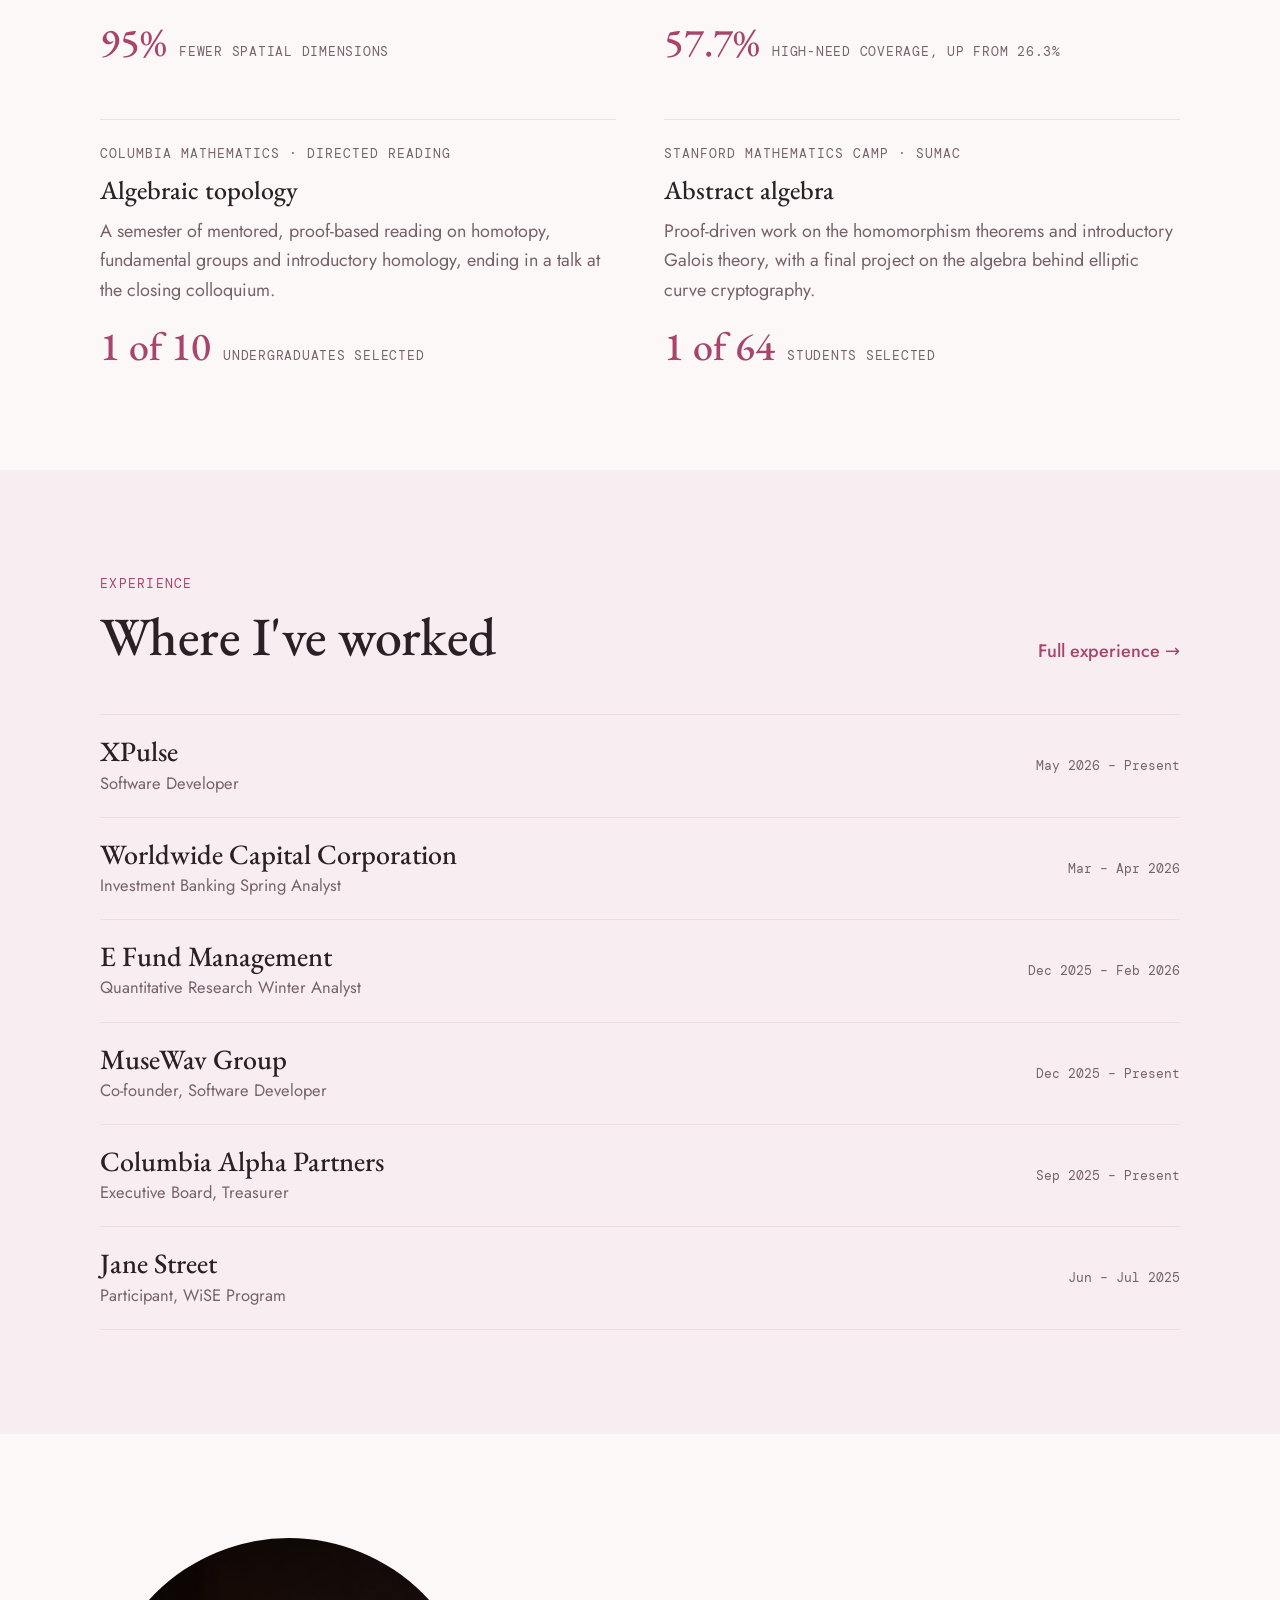
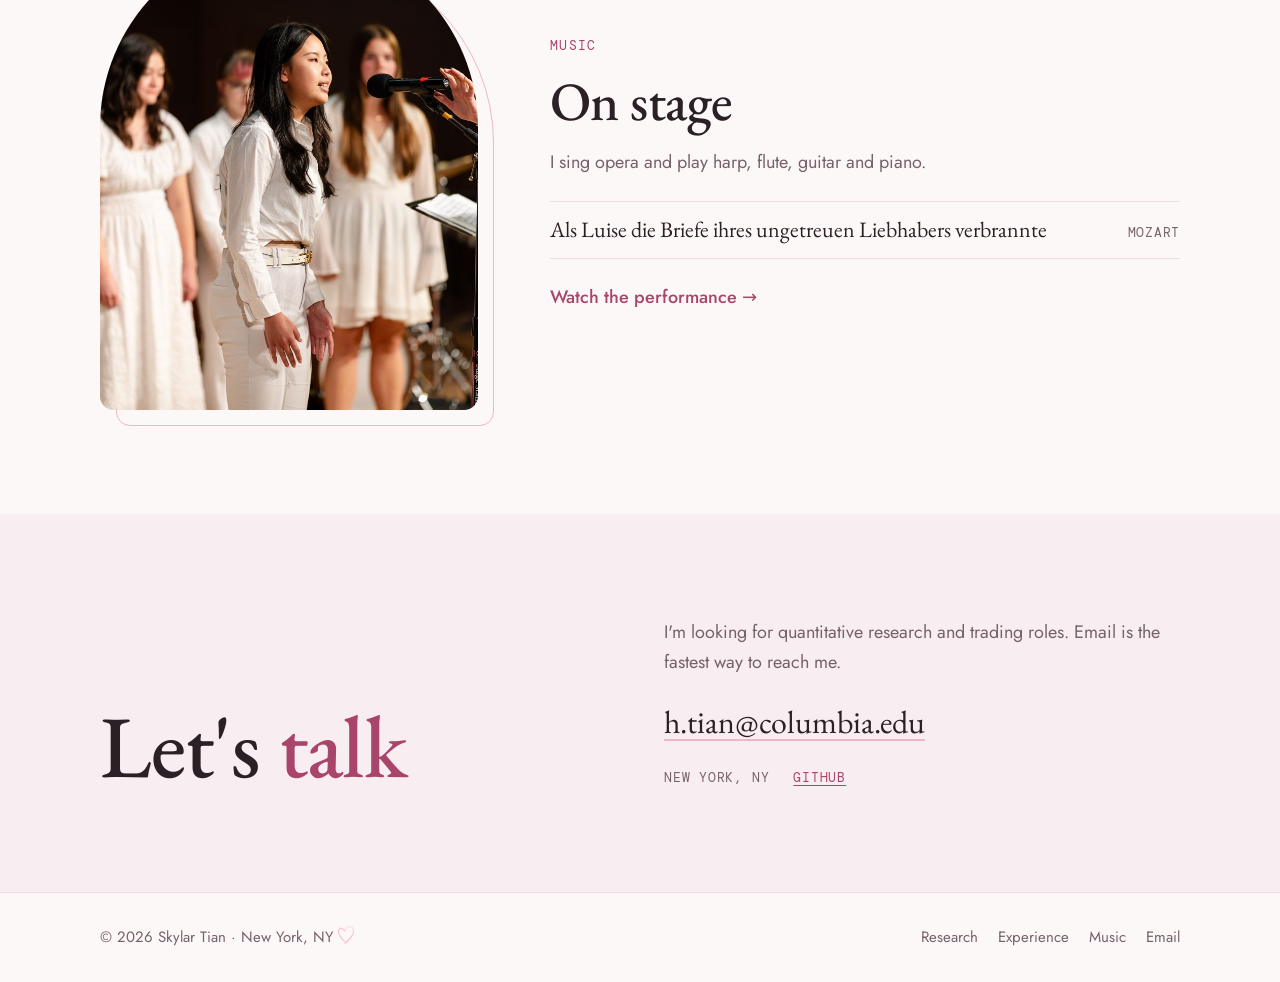
==== commit 9b7b7e33: "Trim Experience and Music: new intro, no Education, one recording - Experience: intro now reads "Fin" ====
--- a/index.html
+++ b/index.html
@@ -169,13 +169,11 @@
         <div class="music-copy">
           <p class="eyebrow">Music</p>
           <h2>On stage</h2>
-          <p>I sing opera and play harp, flute, guitar and piano. Three recorded performances are on the music page.</p>
+          <p>I sing opera and play harp, flute, guitar and piano.</p>
           <ul class="rec-list">
             <li><span class="rec-piece">Als Luise die Briefe ihres ungetreuen Liebhabers verbrannte</span><span class="rec-who">Mozart</span></li>
-            <li><span class="rec-piece">Im Frühling</span><span class="rec-who">Schubert</span></li>
-            <li><span class="rec-piece">Stars Shining in the Sky</span><span class="rec-who">Flute and piano</span></li>
           </ul>
-          <a class="more" href="music.html">Watch the performances &rarr;</a>
+          <a class="more" href="music.html">Watch the performance &rarr;</a>
         </div>
       </div>
     </section>
--- a/style.css
+++ b/style.css
@@ -75,14 +75,14 @@
 :focus-visible { outline: 2px solid var(--rose-ink); outline-offset: 3px; border-radius: 4px; }
 
 h1, h2, h3 { font-family: var(--display); font-weight: 500; line-height: 1.1; text-wrap: balance; margin: 0; }
-h1, h2, h3, .wordmark, .stat-big, .work-figure strong, .piece, .staff-list .inst { font-variant-numeric: lining-nums; }
+h1, h2, h3, .wordmark, .stat-big, .work-figure strong, .piece { font-variant-numeric: lining-nums; }
 h2 { font-size: clamp(34px, 4.6vw, 54px); letter-spacing: -0.01em; }
 h3 { font-size: 26px; }
 p { margin: 0; }
 em, i { font-style: normal; }
 /* Keep a lone word off the last line of a paragraph or bullet; balance short labels instead */
 p, li, figcaption { text-wrap: pretty; }
-.edu-grid li, .tl-sub, .role-title, .piece, .work-figure span, .stat-note { text-wrap: balance; }
+.tl-sub, .role-title, .piece, .work-figure span, .stat-note { text-wrap: balance; }
 
 .wrap {
   max-width: var(--maxw);
@@ -222,7 +222,7 @@
 
 /* Video frames (Music) */
 .video-frame { margin: 0; border-radius: var(--radius); overflow: hidden; border: 1px solid var(--line); background: #000; }
-.video-frame video, .video-frame iframe { display: block; width: 100%; aspect-ratio: 16 / 9; object-fit: cover; border: 0; }
+.video-frame iframe { display: block; width: 100%; aspect-ratio: 16 / 9; border: 0; }
 
 /* Home: experience list and music */
 .exp-list { list-style: none; margin: 0; padding: 0; border-top: 1px solid var(--line); }
@@ -286,10 +286,6 @@
 .chips { list-style: none; padding: 0; margin: 4px 0 0; display: flex; flex-wrap: wrap; gap: 8px; }
 .chips li { font-family: var(--mono); font-size: 12.5px; padding: 4px 12px; border-radius: 999px; background: var(--paper-2); border: 1px solid var(--line); color: var(--ink); }
 
-.edu-grid { display: grid; grid-template-columns: repeat(3, minmax(0, 1fr)); gap: 32px; margin-top: 36px; }
-.edu-grid h3 { font-family: var(--mono); font-size: 12.5px; font-weight: 500; letter-spacing: 0.1em; text-transform: uppercase; color: var(--rose-ink); margin-bottom: 12px; }
-.edu-grid ul { list-style: none; padding: 0; margin: 0; display: flex; flex-direction: column; gap: 8px; }
-
 /* Research: a plucked string over its normal modes, then a timeline */
 .wave-fig { margin: 48px 0 0; padding-block: 32px; border-block: 1px solid var(--line); display: flex; flex-direction: column; gap: 14px; }
 .wave-fig .staff { height: 300px; }
@@ -314,21 +310,14 @@
 .piece { font-family: var(--display); font-size: clamp(28px, 3.2vw, 38px); line-height: 1.15; }
 .composer { font-size: 19px; }
 .detail { font-family: var(--mono); font-size: 13px; letter-spacing: 0.06em; text-transform: uppercase; color: var(--muted); font-variant-numeric: tabular-nums; }
-.instruments-grid { display: grid; grid-template-columns: minmax(0, 1fr) minmax(0, 1fr); gap: 56px; align-items: center; }
-.instruments-grid figure { margin: 0; border-radius: 20px; overflow: hidden; }
-.staff-list { list-style: none; padding: 0; margin: 24px 0 0; }
-.staff-list li { display: flex; align-items: baseline; justify-content: space-between; gap: 16px; padding: 12px 0 6px; border-bottom: 1.5px solid var(--rose); }
-.staff-list .inst { font-family: var(--display); font-size: 30px; line-height: 1.1; }
-.staff-list .role-note { font-family: var(--mono); font-size: 12.5px; letter-spacing: 0.06em; text-transform: uppercase; color: var(--muted); text-align: right; }
 
 /* Phone and tablet */
 @media (max-width: 900px) {
-  .hero-grid, .page-head-grid, .music-split, .contact-inner, .performance, .instruments-grid { grid-template-columns: minmax(0, 1fr); gap: 40px; }
+  .hero-grid, .page-head-grid, .music-split, .contact-inner, .performance { grid-template-columns: minmax(0, 1fr); gap: 40px; }
   .hero-photo { justify-self: start; max-width: 360px; }
   .page-head-grid .arch { max-width: 340px; }
   .stats { grid-template-columns: repeat(2, minmax(0, 1fr)); row-gap: 32px; }
   .stat:nth-child(3) { padding-left: 0; border-left: 0; }
-  .edu-grid { grid-template-columns: minmax(0, 1fr); gap: 28px; }
   .role { grid-template-columns: minmax(0, 1fr); gap: 8px; }
   .role-when { flex-direction: row; flex-wrap: wrap; gap: 4px 16px; padding-top: 0; }
 }
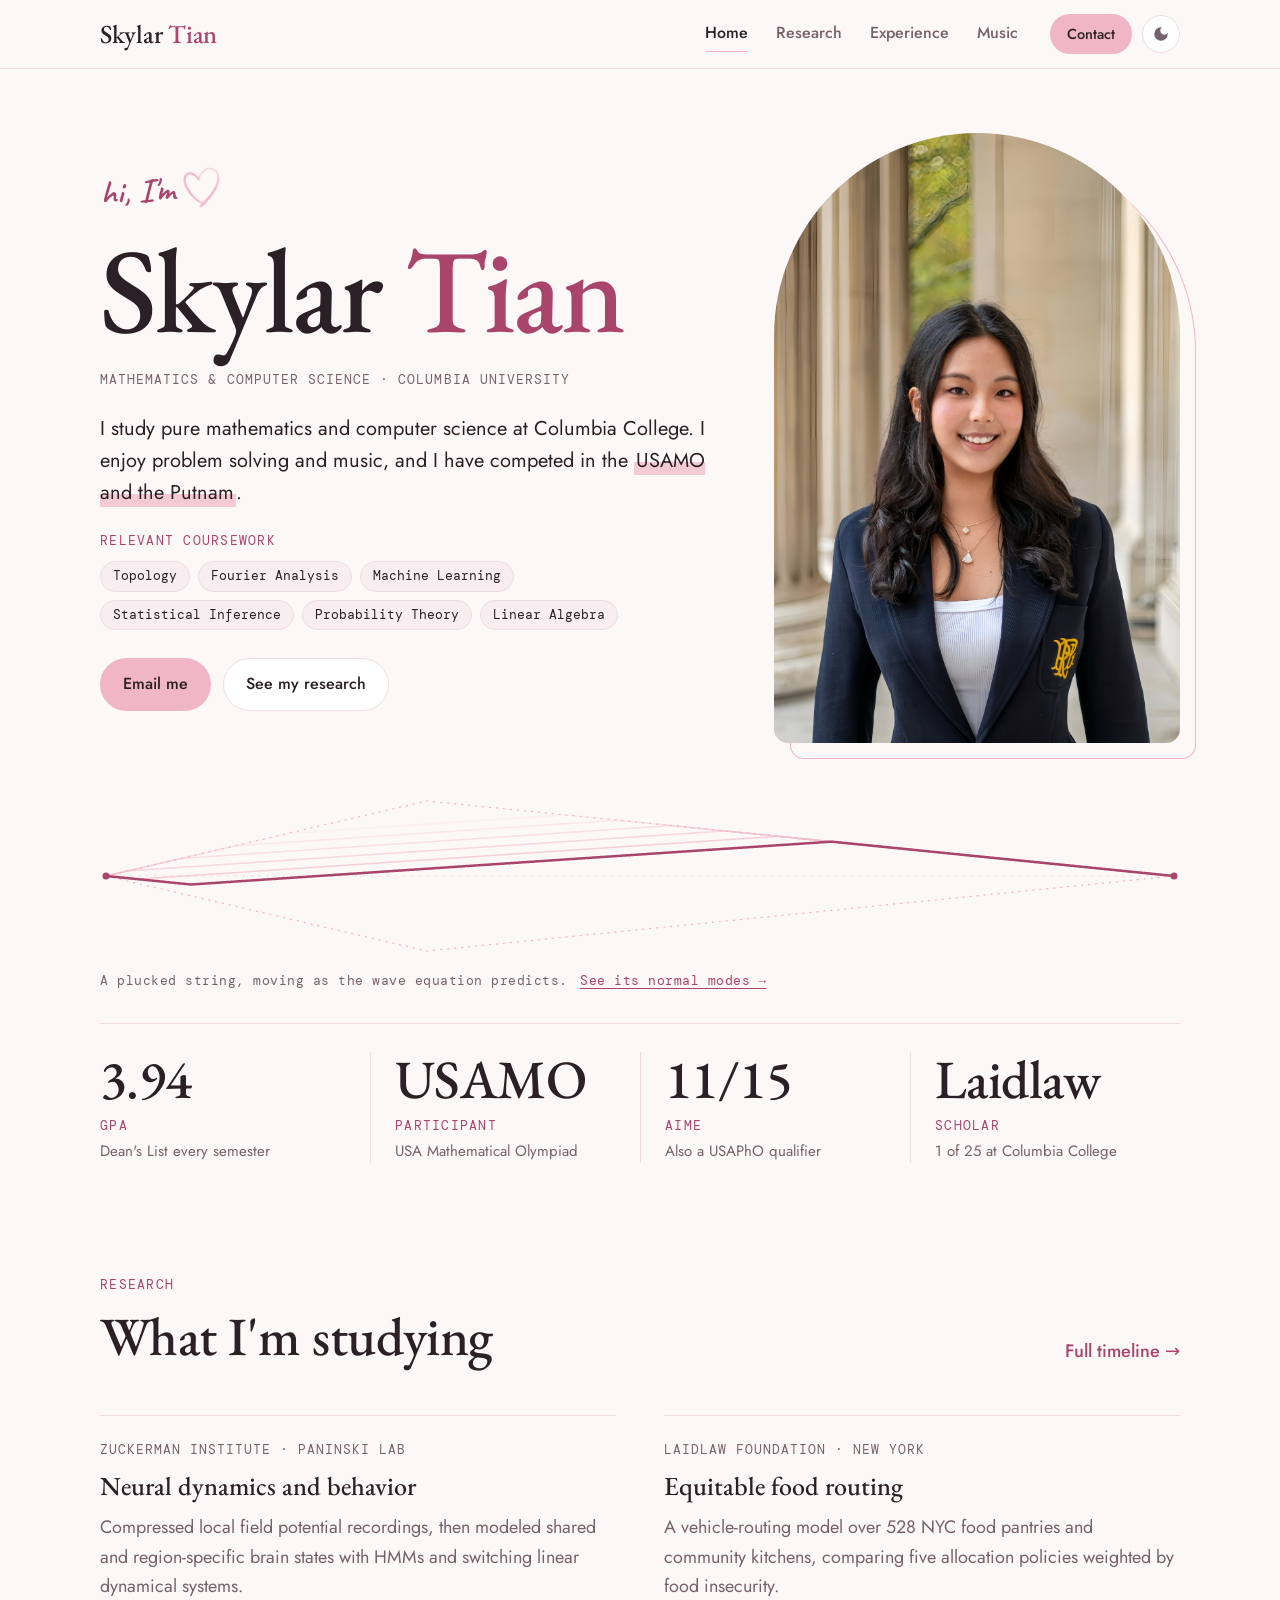
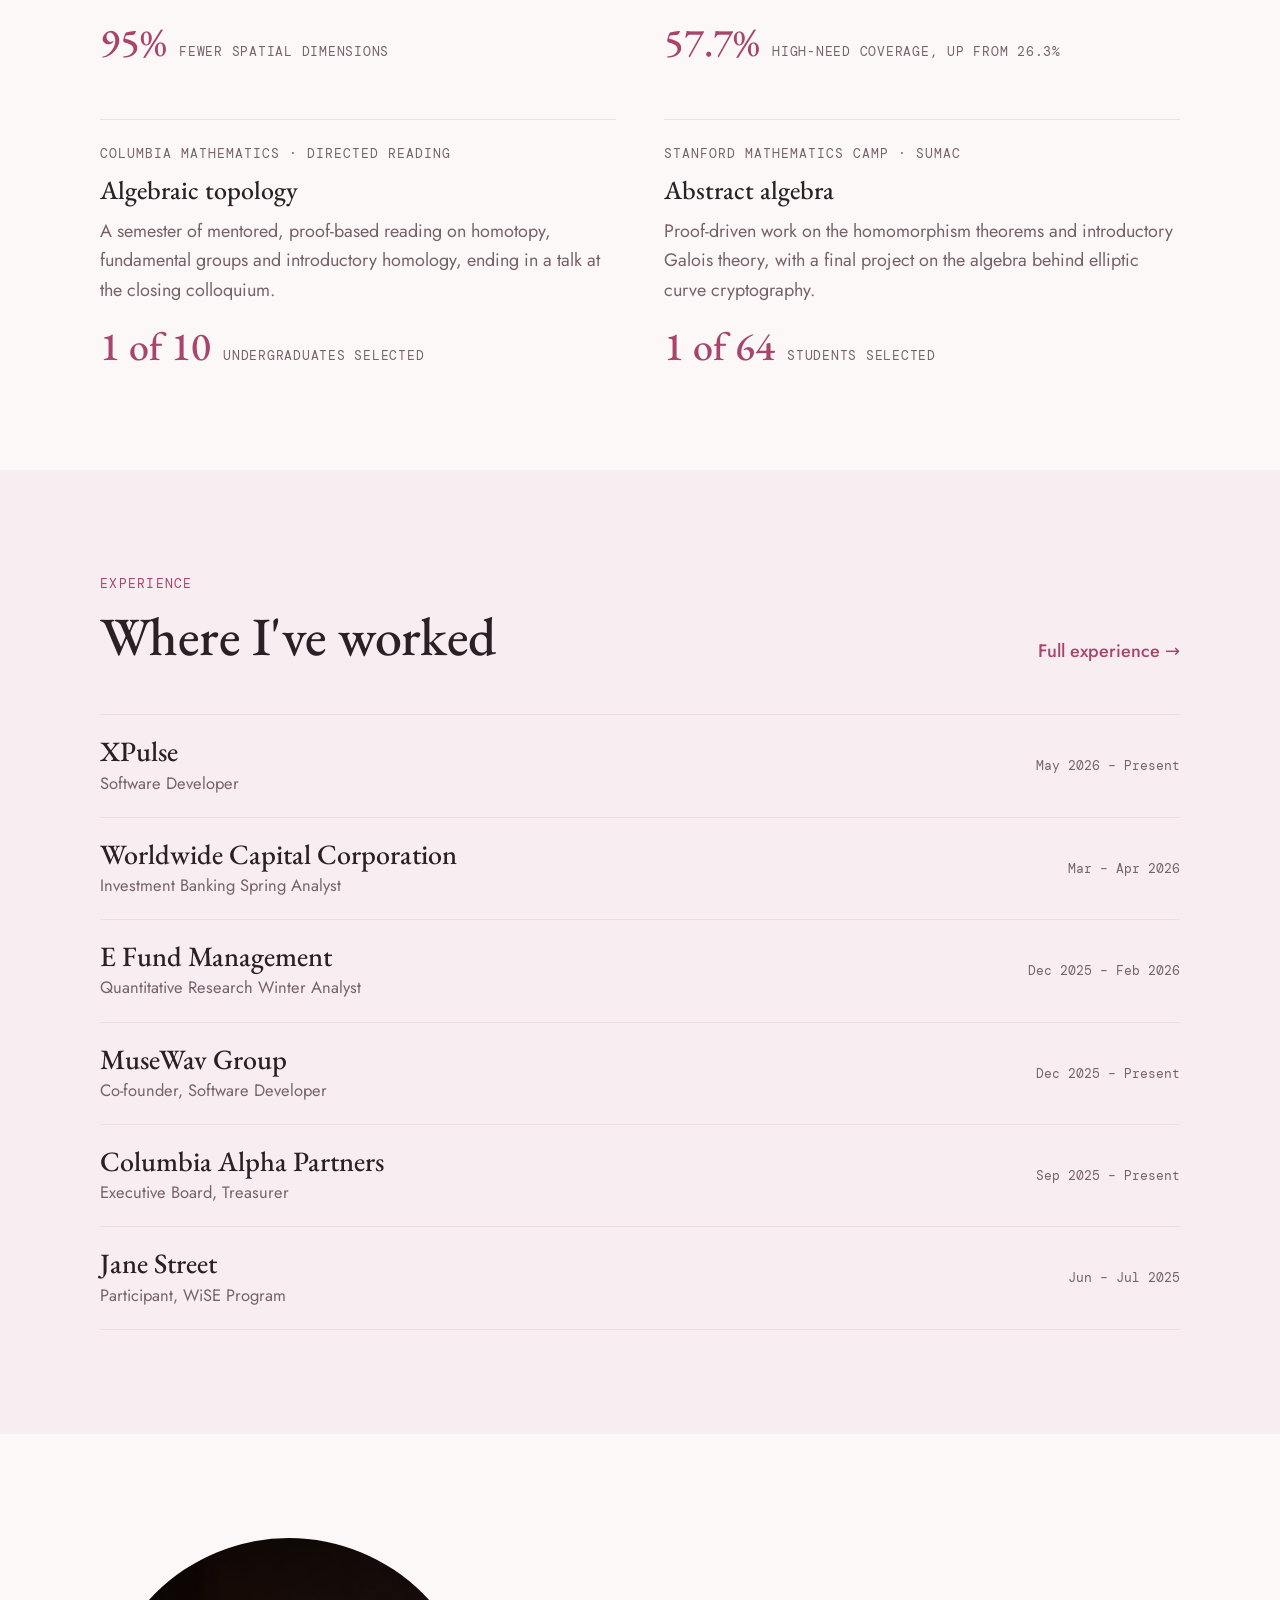
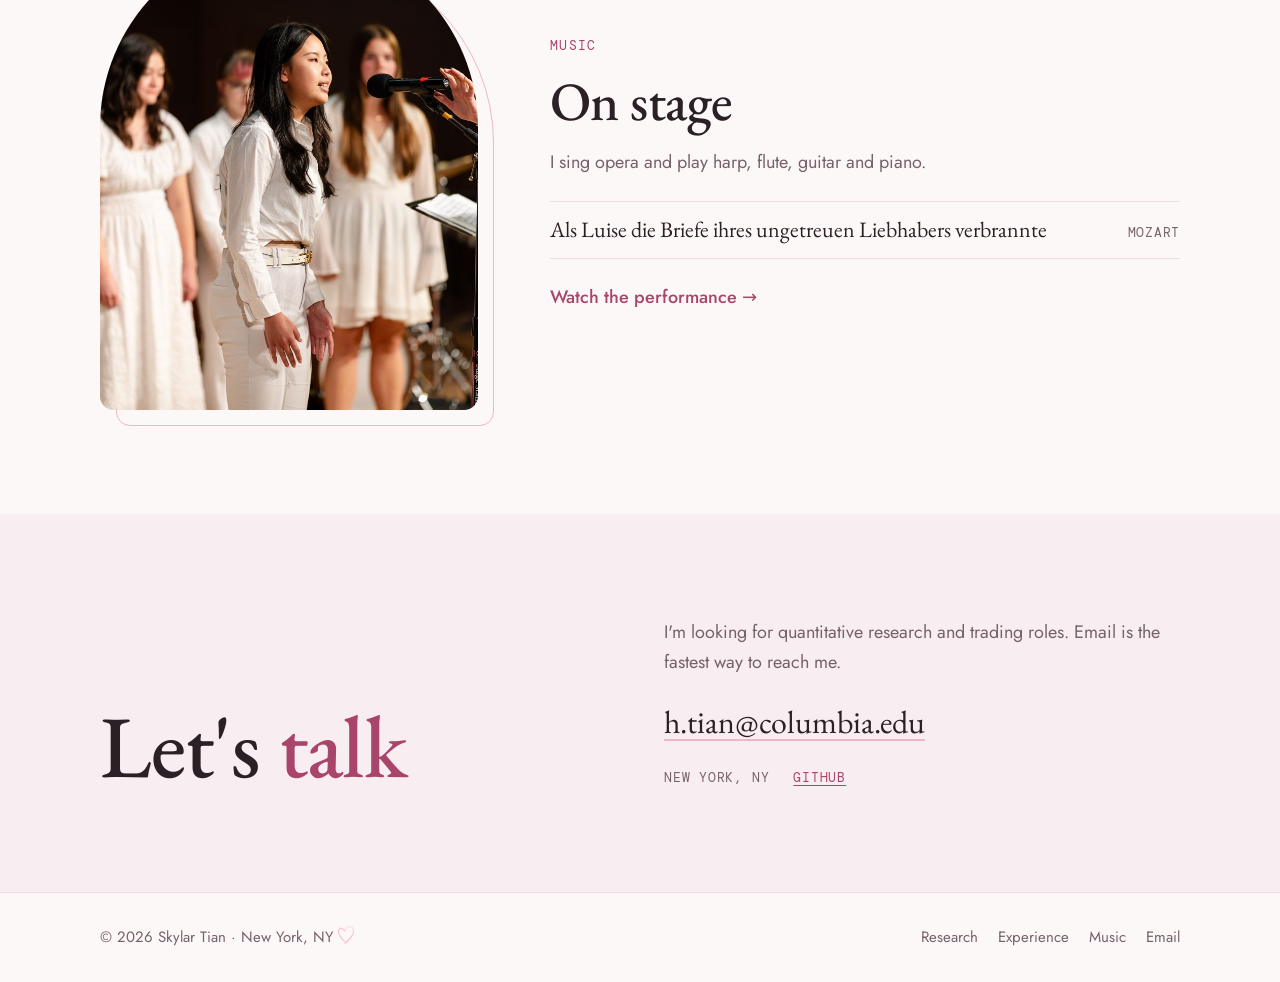
==== commit 1e65b3b9: "Add a cover photo to the Als Luise video and a new headshot - Music: the YouTube recording now shows" ====
--- a/index.html
+++ b/index.html
@@ -67,7 +67,7 @@
             </div>
           </div>
           <figure class="arch hero-photo">
-            <img src="assets/img/headshot.jpg?v=2" width="1200" height="1801" alt="Headshot of Skylar Tian in a navy blazer, standing between stone columns">
+            <img src="assets/img/headshot.jpg?v=3" width="1200" height="1801" alt="Headshot of Skylar Tian in a navy blazer, standing between stone columns">
           </figure>
         </div>
 
--- a/style.css
+++ b/style.css
@@ -220,9 +220,20 @@
 .work-figure strong { font-family: var(--display); font-size: 40px; font-weight: 500; color: var(--rose-ink); line-height: 1; white-space: nowrap; }
 .work-figure span { font-family: var(--mono); font-size: 12.5px; letter-spacing: 0.06em; text-transform: uppercase; color: var(--muted); }
 
-/* Video frames (Music) */
+/* Video frames (Music): a cover photo with a play button until the visitor starts the video */
 .video-frame { margin: 0; border-radius: var(--radius); overflow: hidden; border: 1px solid var(--line); background: #000; }
 .video-frame iframe { display: block; width: 100%; aspect-ratio: 16 / 9; border: 0; }
+.yt-cover { position: relative; display: block; }
+.yt-cover img { width: 100%; aspect-ratio: 16 / 9; object-fit: cover; }
+.yt-cover:focus-visible { outline-color: var(--rose); outline-offset: -5px; }
+.yt-play {
+  position: absolute; left: 50%; top: 50%; transform: translate(-50%, -50%);
+  width: clamp(56px, 11%, 76px); aspect-ratio: 1; display: grid; place-items: center;
+  border-radius: 50%; background: var(--rose); color: var(--on-rose);
+  box-shadow: 0 8px 28px rgba(0, 0, 0, 0.35); transition: transform 0.15s ease;
+}
+.yt-play svg { width: 42%; height: 42%; margin-left: 6%; }
+.yt-cover:hover .yt-play, .yt-cover:focus-visible .yt-play { transform: translate(-50%, -50%) scale(1.06); }
 
 /* Home: experience list and music */
 .exp-list { list-style: none; margin: 0; padding: 0; border-top: 1px solid var(--line); }
@@ -348,5 +359,5 @@
 
 @media (prefers-reduced-motion: reduce) {
   html { scroll-behavior: auto; }
-  .btn, .work h3, .exp-org { transition: none; }
-}
+  .btn, .work h3, .exp-org, .yt-play { transition: none; }
+}
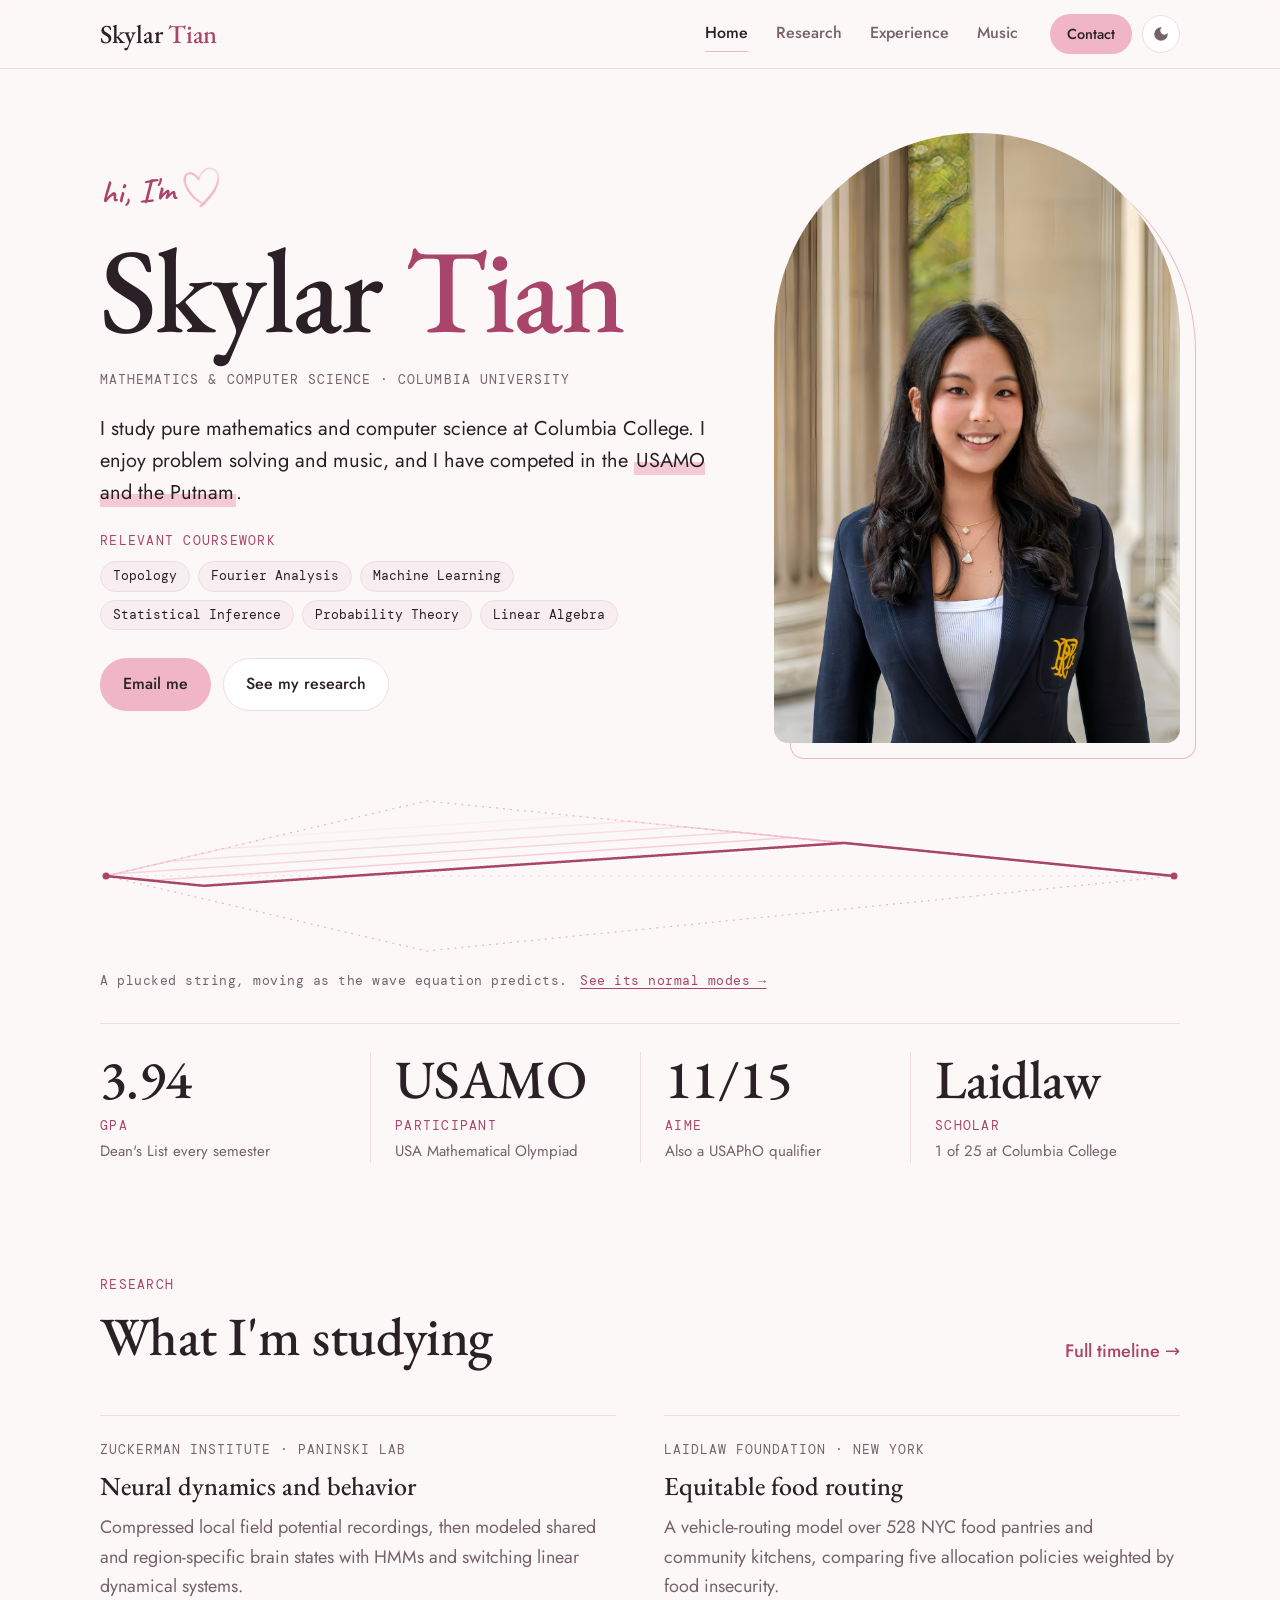
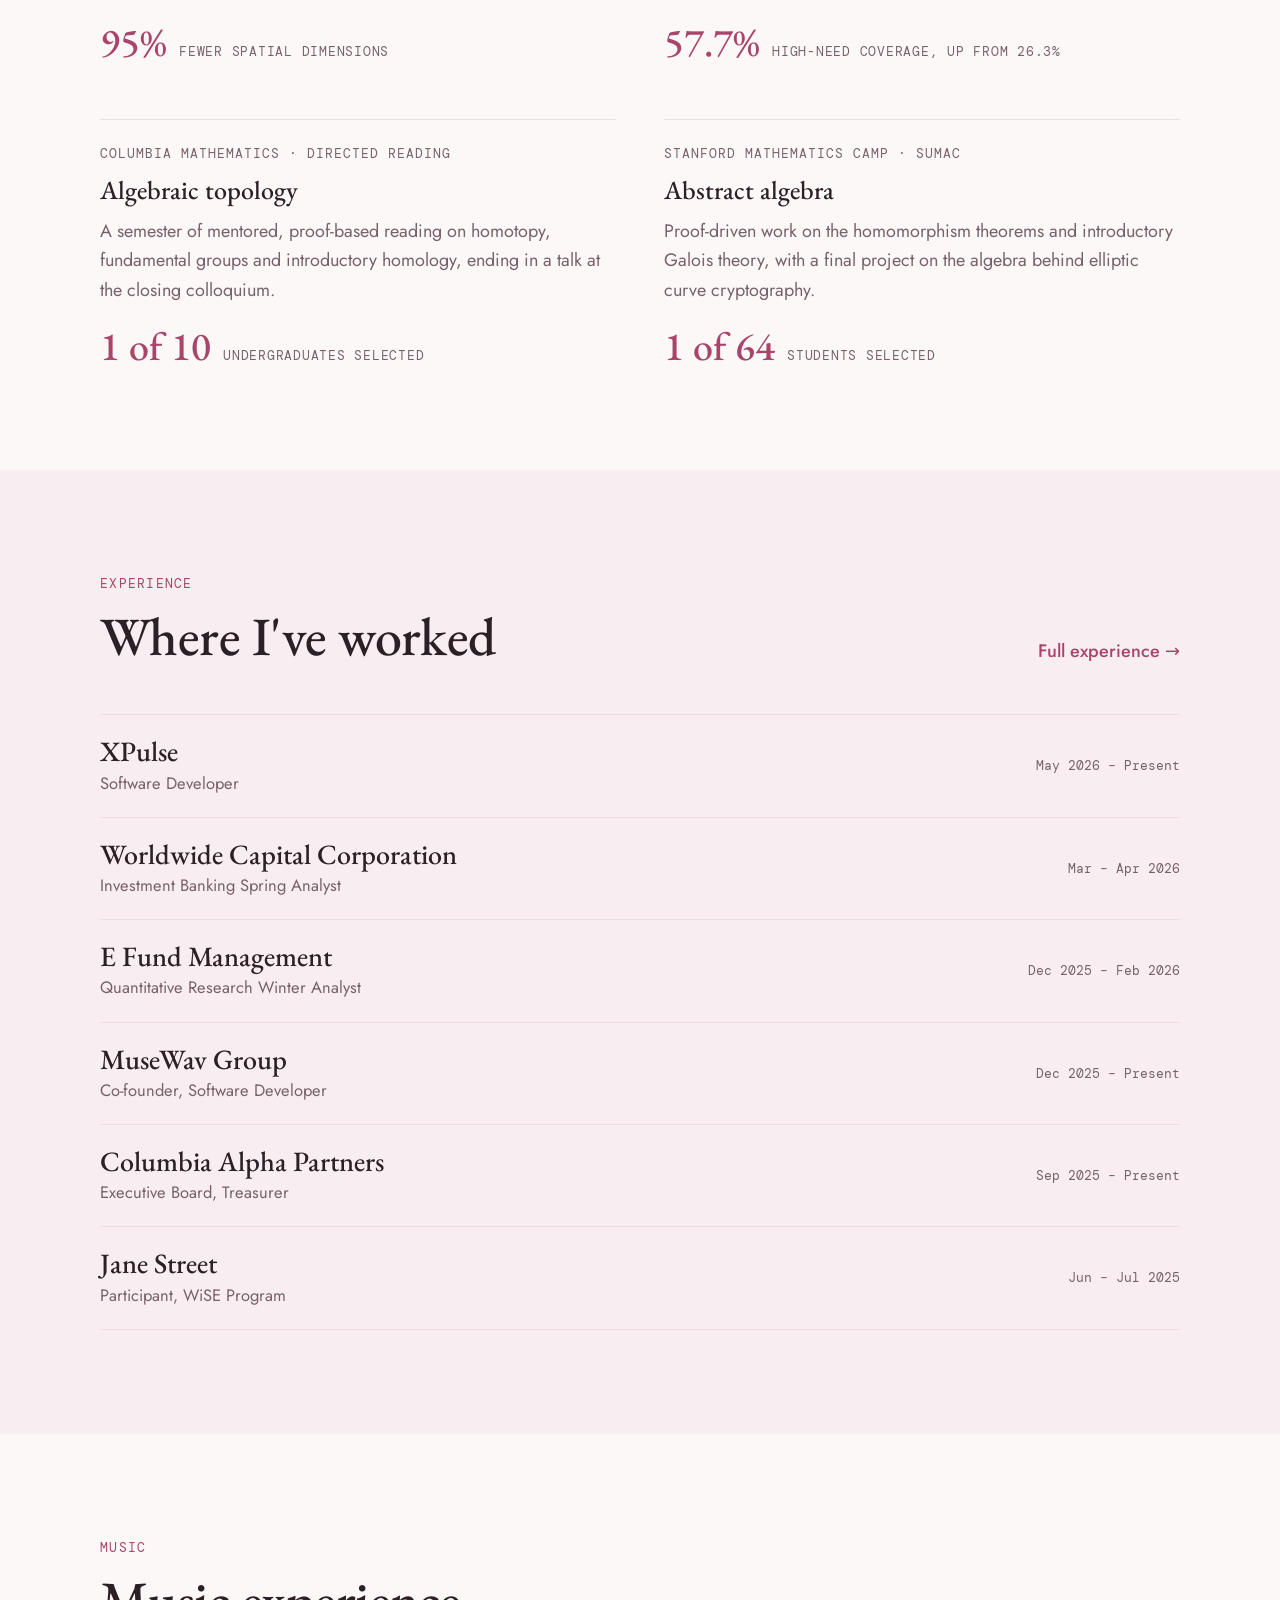
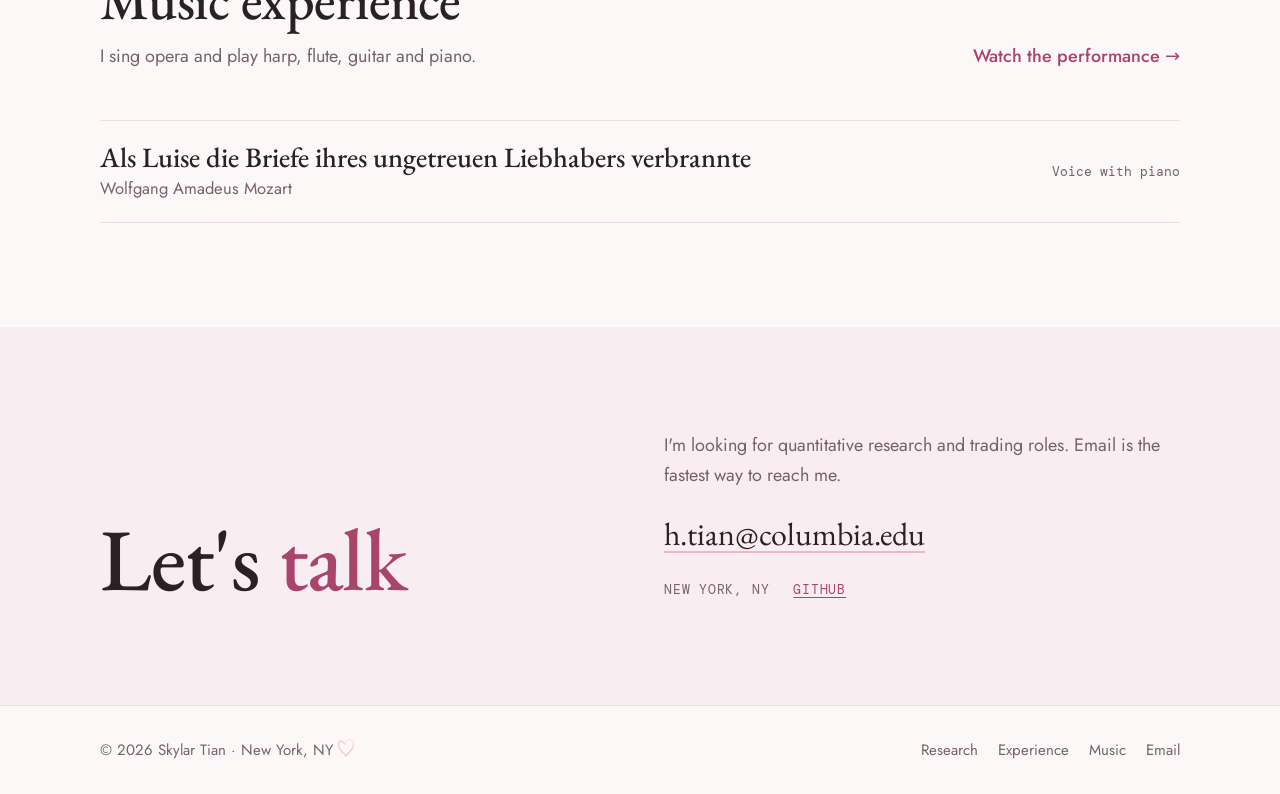
==== commit 43db4a39: "Four normal modes on Research; simpler Music section on Home - Research: the figure shows modes n = " ====
--- a/index.html
+++ b/index.html
@@ -162,19 +162,19 @@
     </section>
 
     <section class="section">
-      <div class="wrap music-split">
-        <figure class="arch squat music-photo">
-          <img src="assets/img/choir.jpg" width="1400" height="933" loading="lazy" alt="Skylar singing a solo in front of a choir">
-        </figure>
-        <div class="music-copy">
-          <p class="eyebrow">Music</p>
-          <h2>On stage</h2>
-          <p>I sing opera and play harp, flute, guitar and piano.</p>
-          <ul class="rec-list">
-            <li><span class="rec-piece">Als Luise die Briefe ihres ungetreuen Liebhabers verbrannte</span><span class="rec-who">Mozart</span></li>
-          </ul>
+      <div class="wrap">
+        <header class="section-head">
+          <div>
+            <p class="eyebrow">Music</p>
+            <h2>Music experience</h2>
+            <p class="section-sub">I sing opera and play harp, flute, guitar and piano.</p>
+          </div>
           <a class="more" href="music.html">Watch the performance &rarr;</a>
-        </div>
+        </header>
+
+        <ul class="exp-list">
+          <li><a href="music.html"><span class="exp-org">Als Luise die Briefe ihres ungetreuen Liebhabers verbrannte</span><span class="exp-role">Wolfgang Amadeus Mozart</span><span class="exp-when">Voice with piano</span></a></li>
+        </ul>
       </div>
     </section>
 
--- a/style.css
+++ b/style.css
@@ -208,6 +208,7 @@
 .section-head > div { display: flex; flex-direction: column; gap: 12px; }
 .section-head .more { font-weight: 500; text-decoration: none; }
 .section-head .more:hover { text-decoration: underline; }
+.section-sub { color: var(--muted); max-width: 34em; }
 
 /* Selected work */
 .work-grid { display: grid; grid-template-columns: repeat(2, minmax(0, 1fr)); gap: 56px 48px; }
@@ -235,25 +236,13 @@
 .yt-play svg { width: 42%; height: 42%; margin-left: 6%; }
 .yt-cover:hover .yt-play, .yt-cover:focus-visible .yt-play { transform: translate(-50%, -50%) scale(1.06); }
 
-/* Home: experience list and music */
+/* Home: experience and music lists */
 .exp-list { list-style: none; margin: 0; padding: 0; border-top: 1px solid var(--line); }
 .exp-list a { display: grid; grid-template-columns: minmax(0, 1fr) auto; align-items: center; gap: 2px 32px; padding: 20px 0; border-bottom: 1px solid var(--line); color: inherit; text-decoration: none; }
 .exp-org { font-family: var(--display); font-size: 28px; font-weight: 500; line-height: 1.15; transition: color 0.15s ease; }
 .exp-role { grid-column: 1; color: var(--muted); font-size: 16.5px; }
 .exp-when { grid-column: 2; grid-row: 1 / span 2; font-family: var(--mono); font-size: 13px; color: var(--muted); font-variant-numeric: tabular-nums; white-space: nowrap; }
 .exp-list a:hover .exp-org { color: var(--rose-ink); }
-
-.music-split { display: grid; grid-template-columns: minmax(0, 0.75fr) minmax(0, 1.25fr); gap: 72px; align-items: center; }
-.music-photo { width: 100%; max-width: 380px; }
-.music-photo img { object-position: 47% 50%; }
-.music-copy { display: flex; flex-direction: column; gap: 16px; min-width: 0; }
-.music-copy > p:not(.eyebrow) { color: var(--muted); max-width: 32em; }
-.music-copy .more { font-weight: 500; text-decoration: none; margin-top: 8px; }
-.music-copy .more:hover { text-decoration: underline; }
-.rec-list { list-style: none; margin: 8px 0 0; padding: 0; border-top: 1px solid var(--line); }
-.rec-list li { display: flex; flex-wrap: wrap; align-items: baseline; justify-content: space-between; gap: 4px 24px; padding: 14px 0; border-bottom: 1px solid var(--line); }
-.rec-piece { font-family: var(--display); font-size: 22px; line-height: 1.25; }
-.rec-who { font-family: var(--mono); font-size: 12.5px; letter-spacing: 0.06em; text-transform: uppercase; color: var(--muted); white-space: nowrap; }
 
 /* Contact */
 .contact { background: var(--paper-2); padding-block: 104px; }
@@ -299,7 +288,7 @@
 
 /* Research: a plucked string over its normal modes, then a timeline */
 .wave-fig { margin: 48px 0 0; padding-block: 32px; border-block: 1px solid var(--line); display: flex; flex-direction: column; gap: 14px; }
-.wave-fig .staff { height: 300px; }
+.wave-fig .staff { height: 240px; }
 .wave-fig figcaption { font-family: var(--mono); font-size: 12.5px; letter-spacing: 0.04em; color: var(--muted); }
 
 .timeline-section { padding-block: 56px 104px; }
@@ -324,7 +313,7 @@
 
 /* Phone and tablet */
 @media (max-width: 900px) {
-  .hero-grid, .page-head-grid, .music-split, .contact-inner, .performance { grid-template-columns: minmax(0, 1fr); gap: 40px; }
+  .hero-grid, .page-head-grid, .contact-inner, .performance { grid-template-columns: minmax(0, 1fr); gap: 40px; }
   .hero-photo { justify-self: start; max-width: 360px; }
   .page-head-grid .arch { max-width: 340px; }
   .stats { grid-template-columns: repeat(2, minmax(0, 1fr)); row-gap: 32px; }
@@ -348,13 +337,13 @@
   .exp-org { font-size: 24px; }
   .stat { padding: 0 16px; }
   .staff { height: 130px; }
-  .wave-fig .staff { height: 280px; }
+  .wave-fig .staff { height: 220px; }
   .timeline-section { padding-block: 56px 72px; }
   .timeline { padding-left: 30px; }
   .tl-item::before { left: -30px; }
   .tl-item + .tl-item { margin-top: 56px; }
   .tl-sub { font-size: 16.5px; }
-  .hero-photo, .page-head-grid .arch, .music-photo { max-width: 300px; }
+  .hero-photo, .page-head-grid .arch { max-width: 300px; }
 }
 
 @media (prefers-reduced-motion: reduce) {
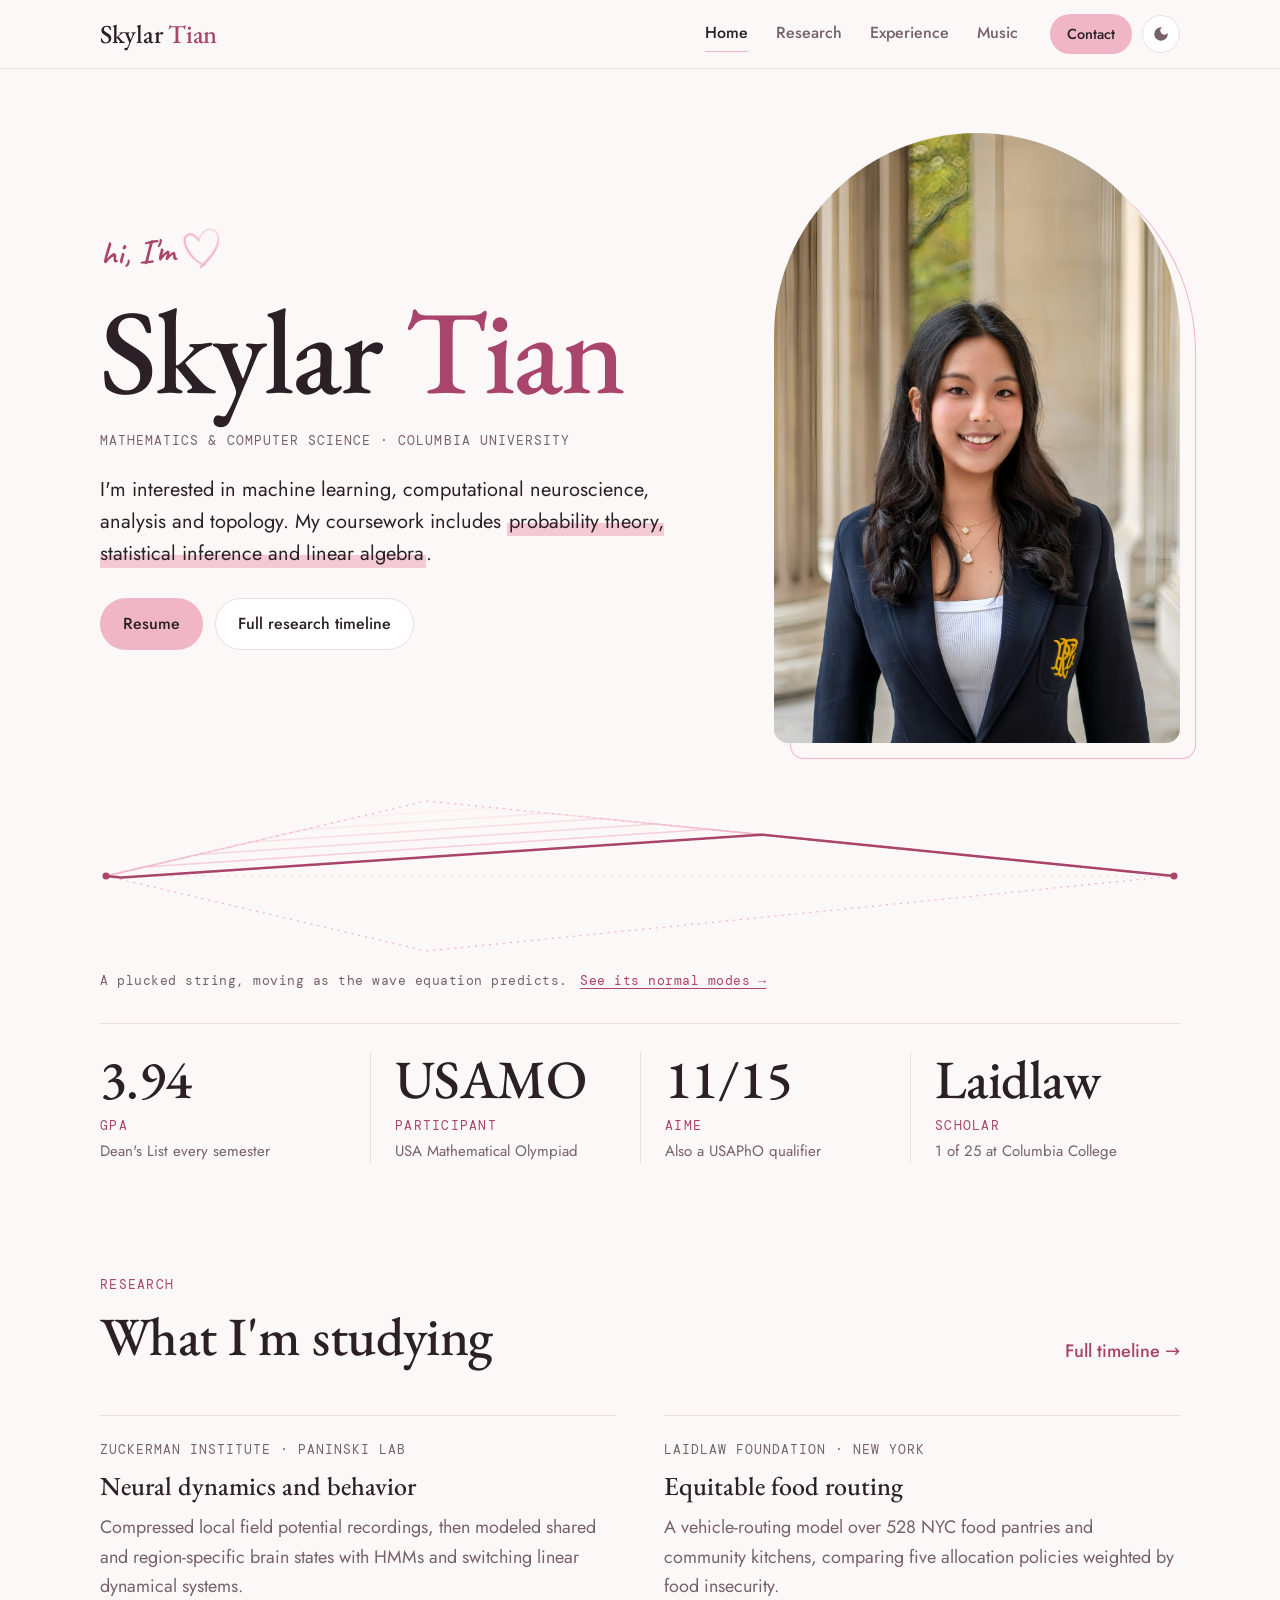
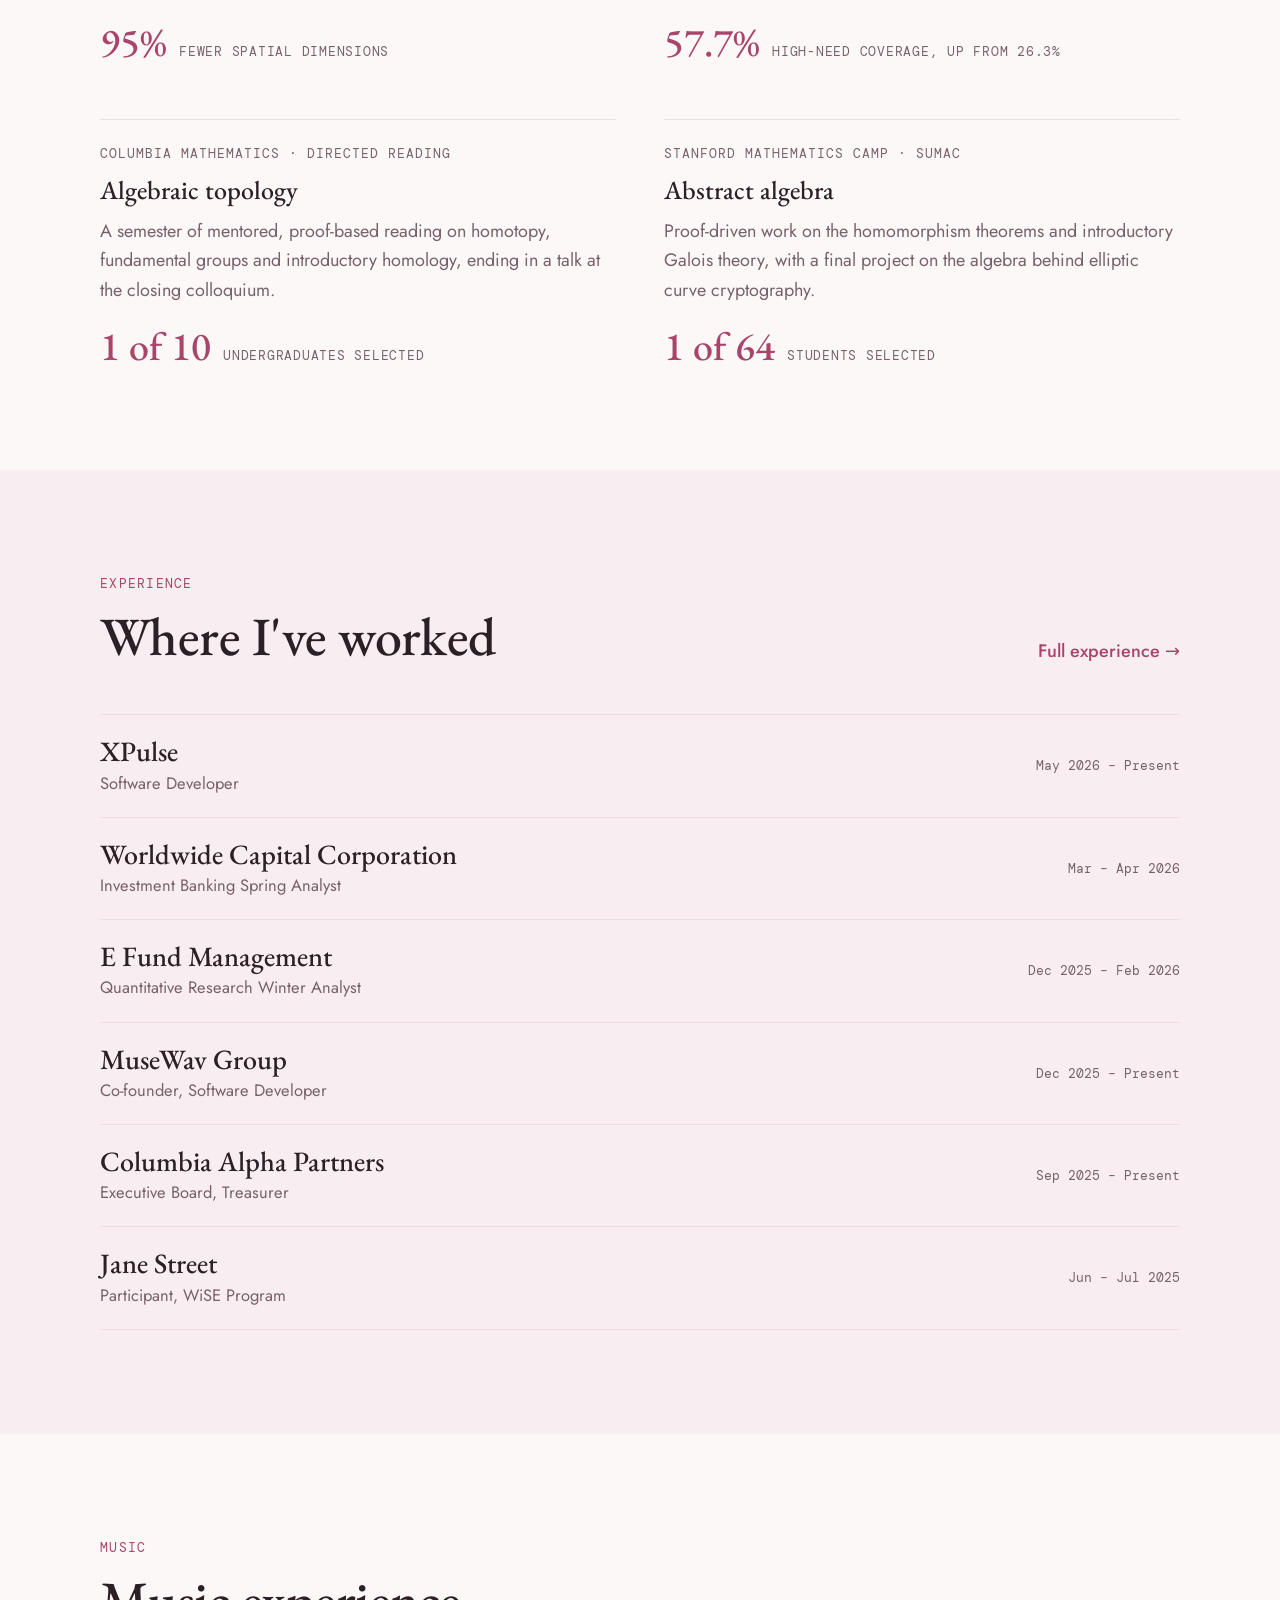
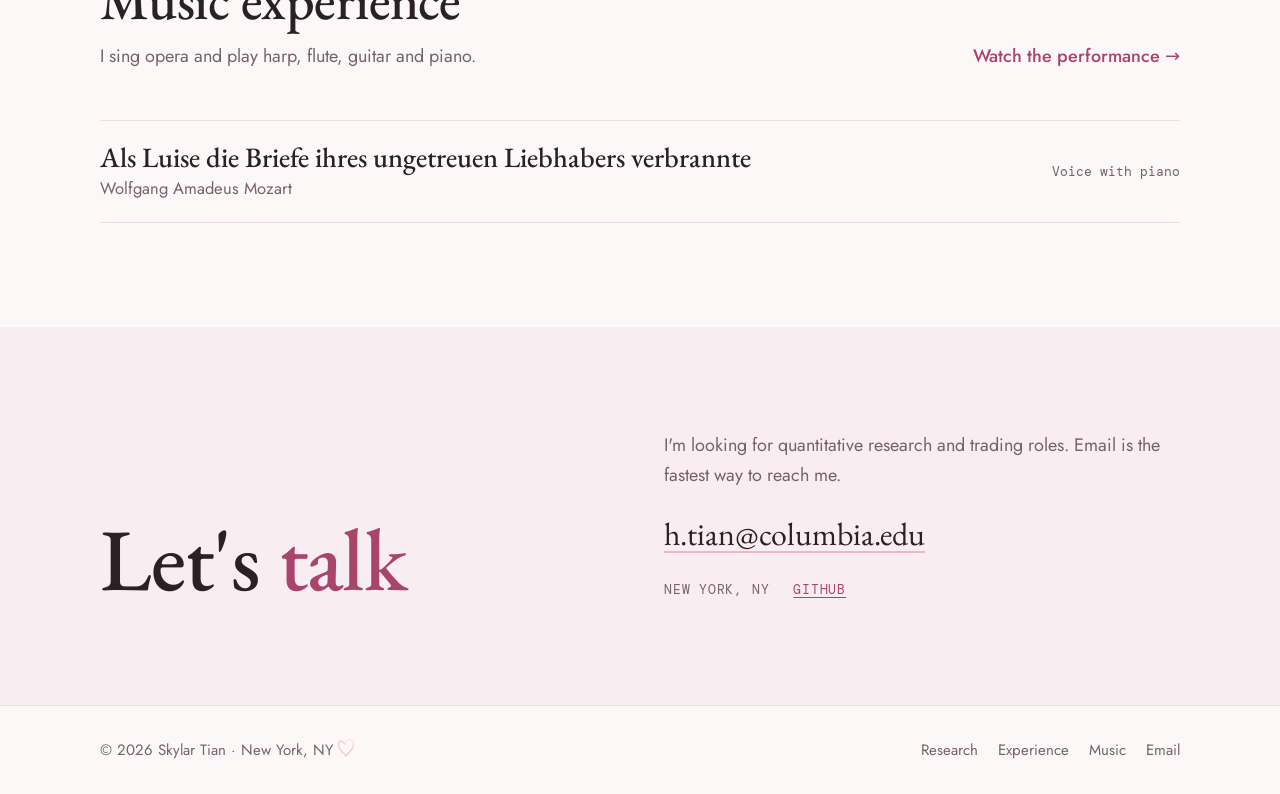
==== commit 857543ee: "New home intro, resume download and research button - Home intro now names Skylar's interests (machi" ====
--- a/index.html
+++ b/index.html
@@ -47,23 +47,12 @@
             <h1 class="name">Skylar <em>Tian</em></h1>
             <p class="kicker">Mathematics &amp; Computer Science · Columbia University</p>
             <p class="intro">
-              I study pure mathematics and computer science at Columbia College. I enjoy problem solving
-              and music, and I have competed in the <mark class="hl">USAMO and the Putnam</mark>.
+              I'm interested in machine learning, computational neuroscience, analysis and topology.
+              My coursework includes <mark class="hl">probability theory, statistical inference and linear algebra</mark>.
             </p>
-            <div class="coursework">
-              <p class="coursework-label">Relevant coursework</p>
-              <ul class="chips">
-                <li>Topology</li>
-                <li>Fourier Analysis</li>
-                <li>Machine Learning</li>
-                <li>Statistical Inference</li>
-                <li>Probability Theory</li>
-                <li>Linear Algebra</li>
-              </ul>
-            </div>
             <div class="actions">
-              <a class="btn btn-rose" href="mailto:h.tian@columbia.edu">Email me</a>
-              <a class="btn btn-ghost" href="research.html">See my research</a>
+              <a class="btn btn-rose" href="assets/Skylar-Tian-Resume.pdf">Resume</a>
+              <a class="btn btn-ghost" href="research.html">Full research timeline</a>
             </div>
           </div>
           <figure class="arch hero-photo">
--- a/style.css
+++ b/style.css
@@ -172,9 +172,6 @@
 .name em { color: var(--rose-ink); }
 .kicker { font-family: var(--mono); font-size: 13px; letter-spacing: 0.08em; text-transform: uppercase; color: var(--muted); }
 .intro { font-size: 20px; line-height: 1.6; max-width: 34em; }
-.coursework { display: flex; flex-direction: column; gap: 10px; }
-.coursework-label { font-family: var(--mono); font-size: 12.5px; letter-spacing: 0.1em; text-transform: uppercase; color: var(--rose-ink); }
-.coursework .chips { margin: 0; }
 .actions { display: flex; flex-wrap: wrap; gap: 12px; margin-top: 6px; }
 
 .arch { position: relative; isolation: isolate; margin: 0; }
@@ -283,8 +280,6 @@
 .role-title { font-weight: 500; color: var(--muted); margin-top: -4px; }
 .role ul.points { margin: 0; padding-left: 20px; display: flex; flex-direction: column; gap: 8px; }
 .role ul.points li::marker { color: var(--rose); }
-.chips { list-style: none; padding: 0; margin: 4px 0 0; display: flex; flex-wrap: wrap; gap: 8px; }
-.chips li { font-family: var(--mono); font-size: 12.5px; padding: 4px 12px; border-radius: 999px; background: var(--paper-2); border: 1px solid var(--line); color: var(--ink); }
 
 /* Research: a plucked string over its normal modes, then a timeline */
 .wave-fig { margin: 48px 0 0; padding-block: 32px; border-block: 1px solid var(--line); display: flex; flex-direction: column; gap: 14px; }
@@ -302,6 +297,8 @@
 .tl-sub { color: var(--muted); }
 .tl-item ul { margin: 6px 0 0; padding-left: 20px; list-style: disc; display: flex; flex-direction: column; gap: 10px; }
 .tl-item li::marker { color: var(--rose); }
+.tl-link a { font-weight: 500; text-decoration: none; }
+.tl-link a:hover { text-decoration: underline; }
 
 /* Music */
 .performances { display: flex; flex-direction: column; gap: 72px; }
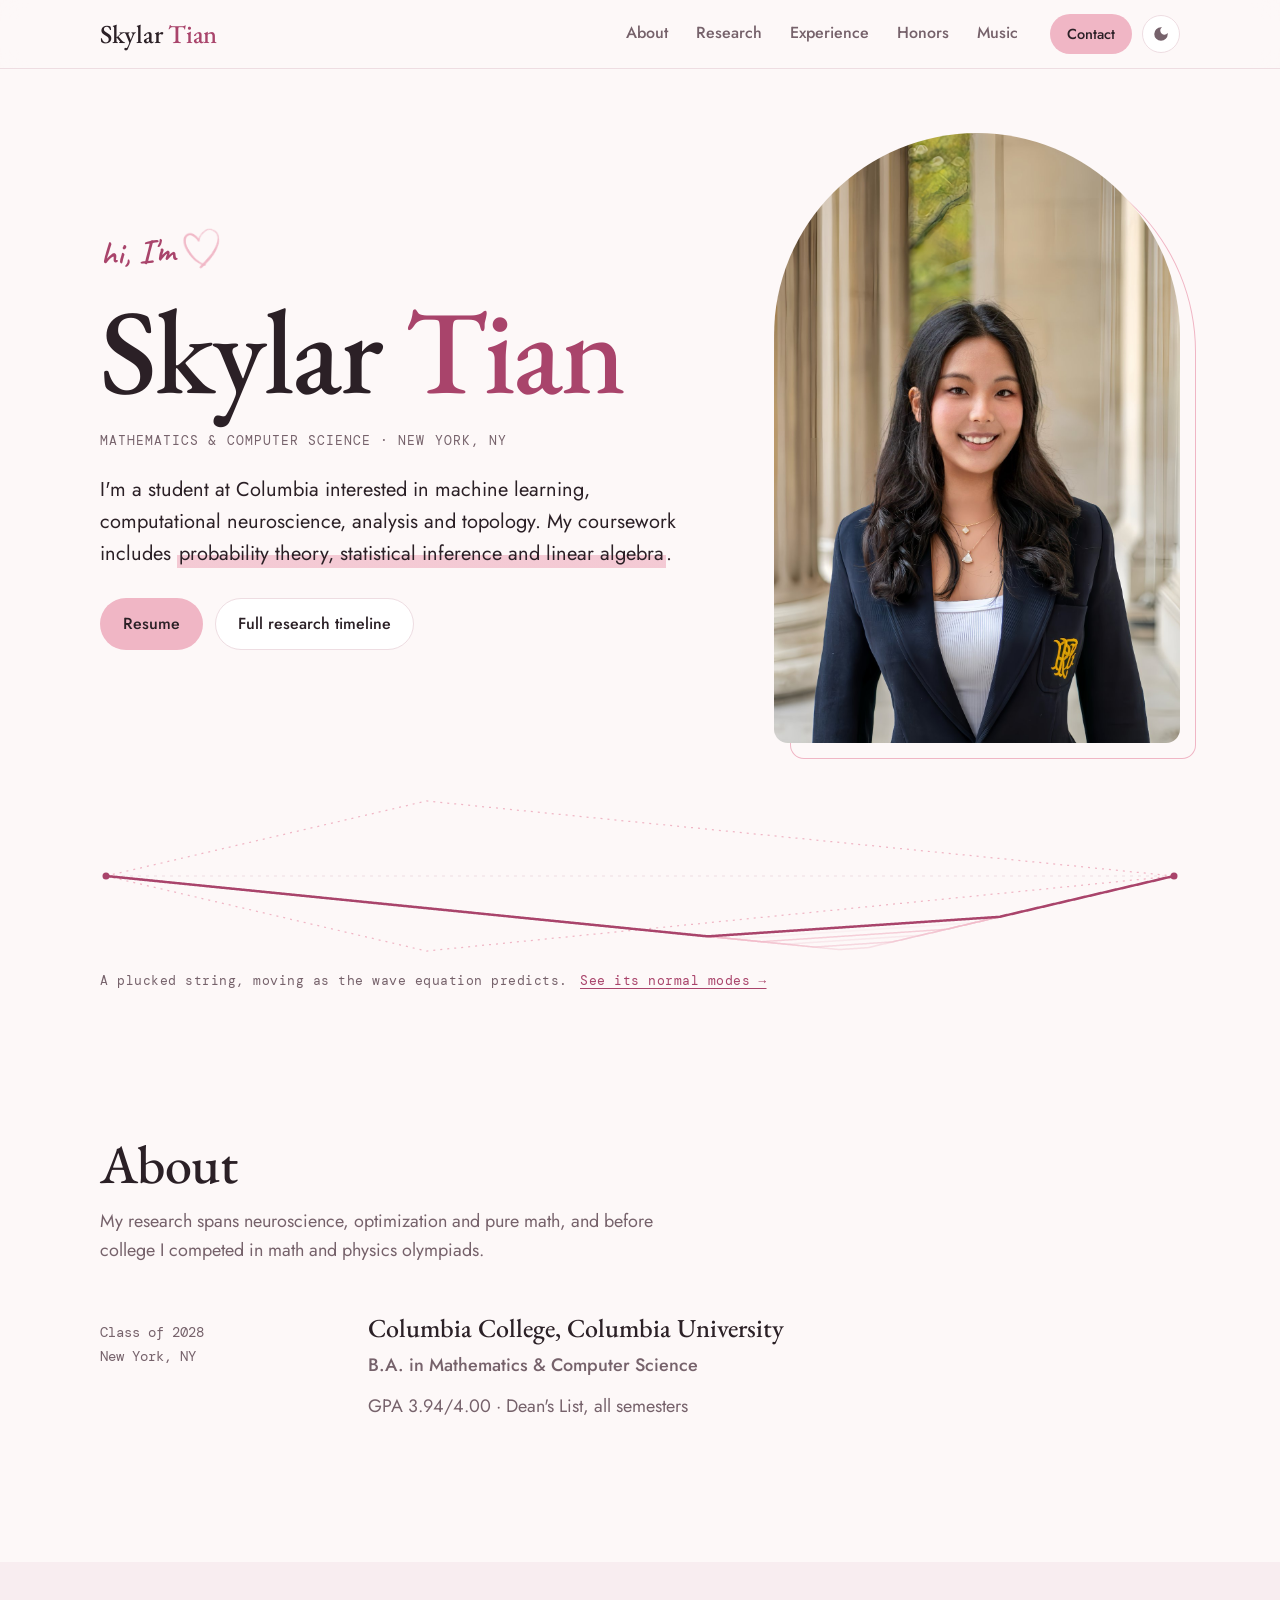
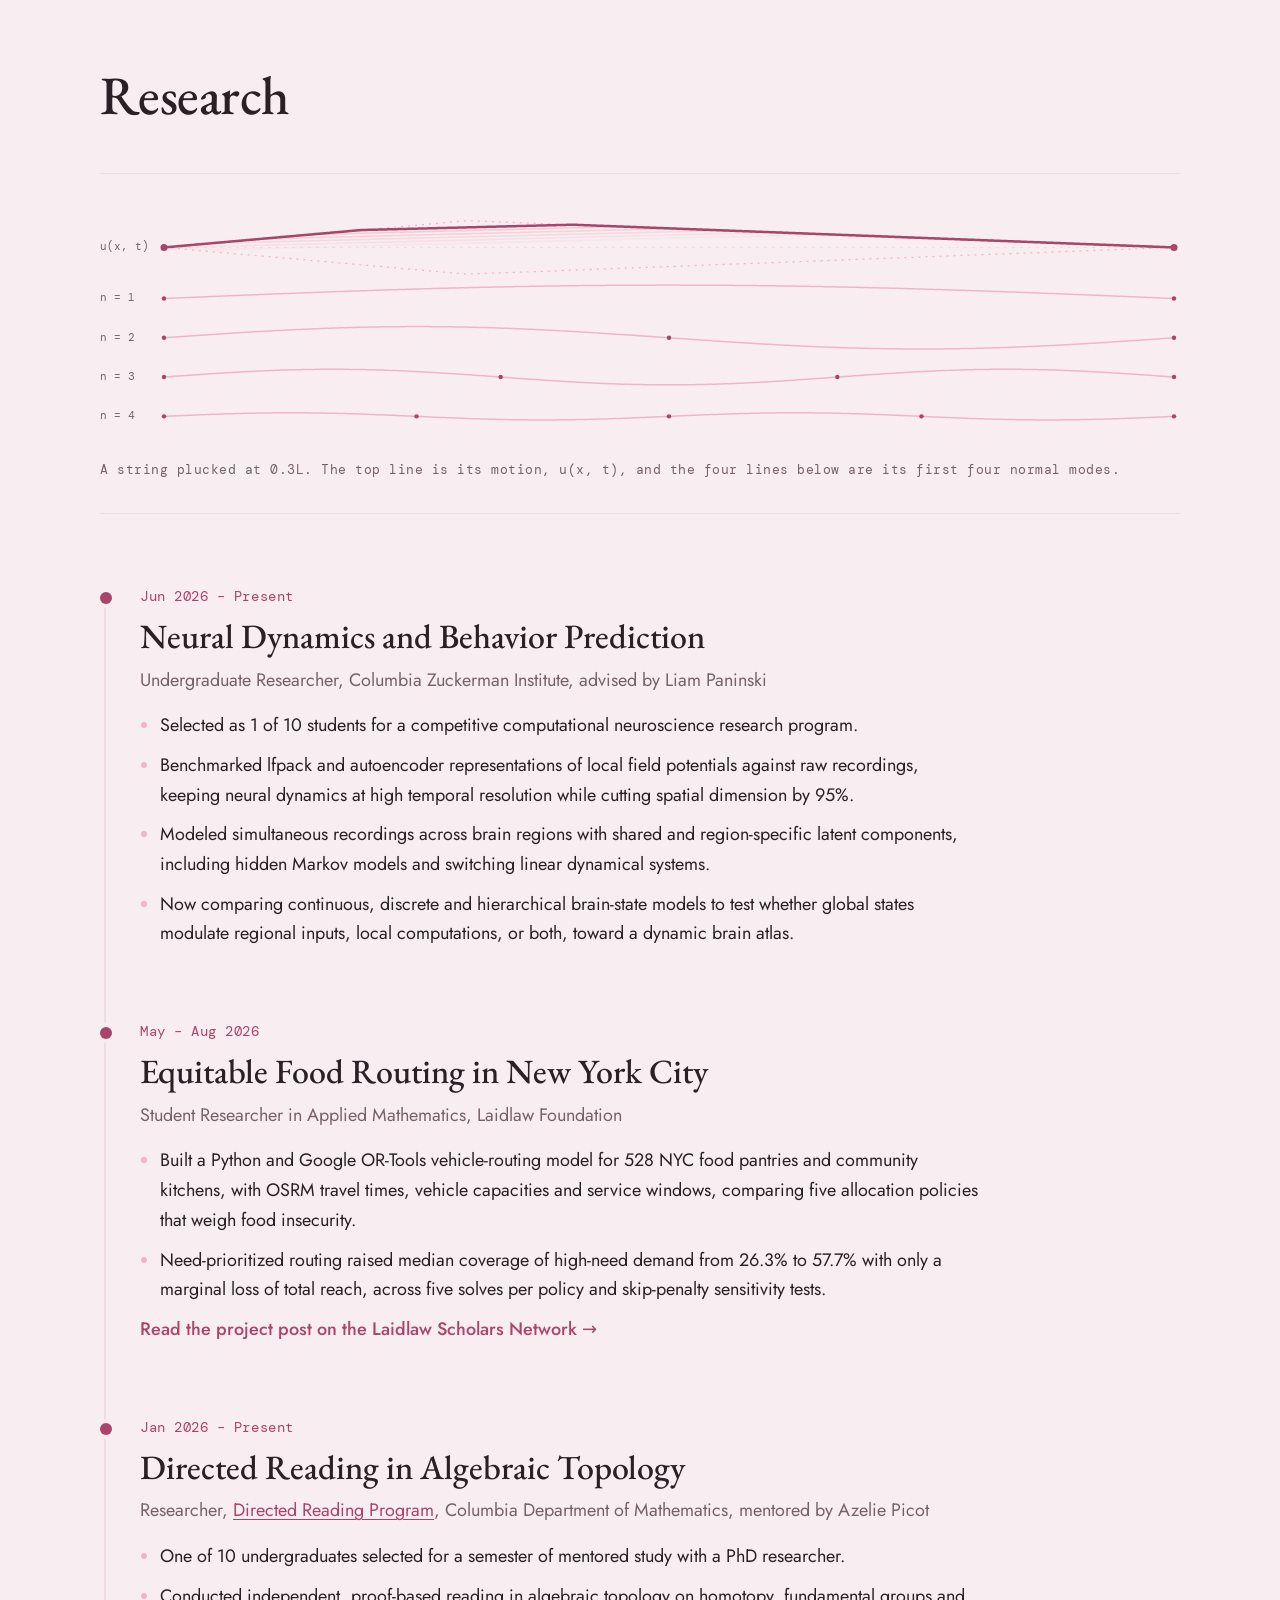
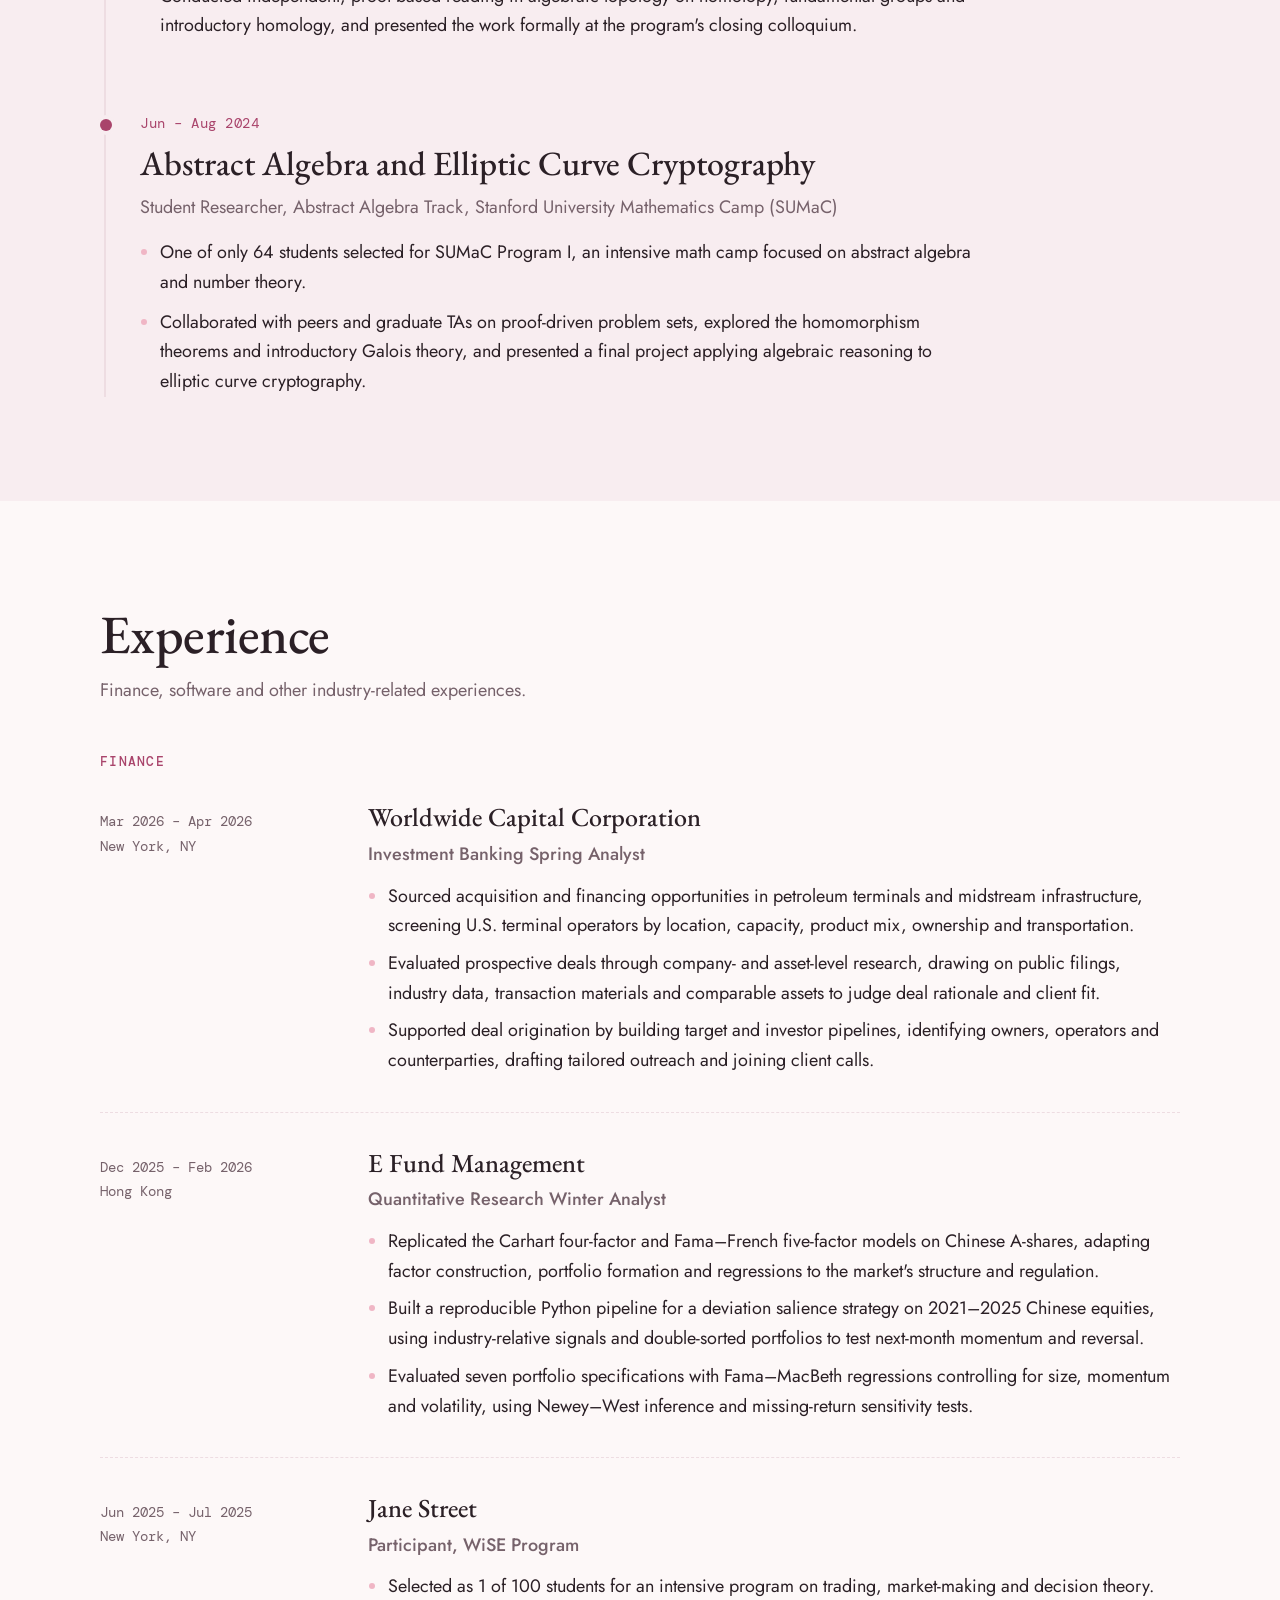
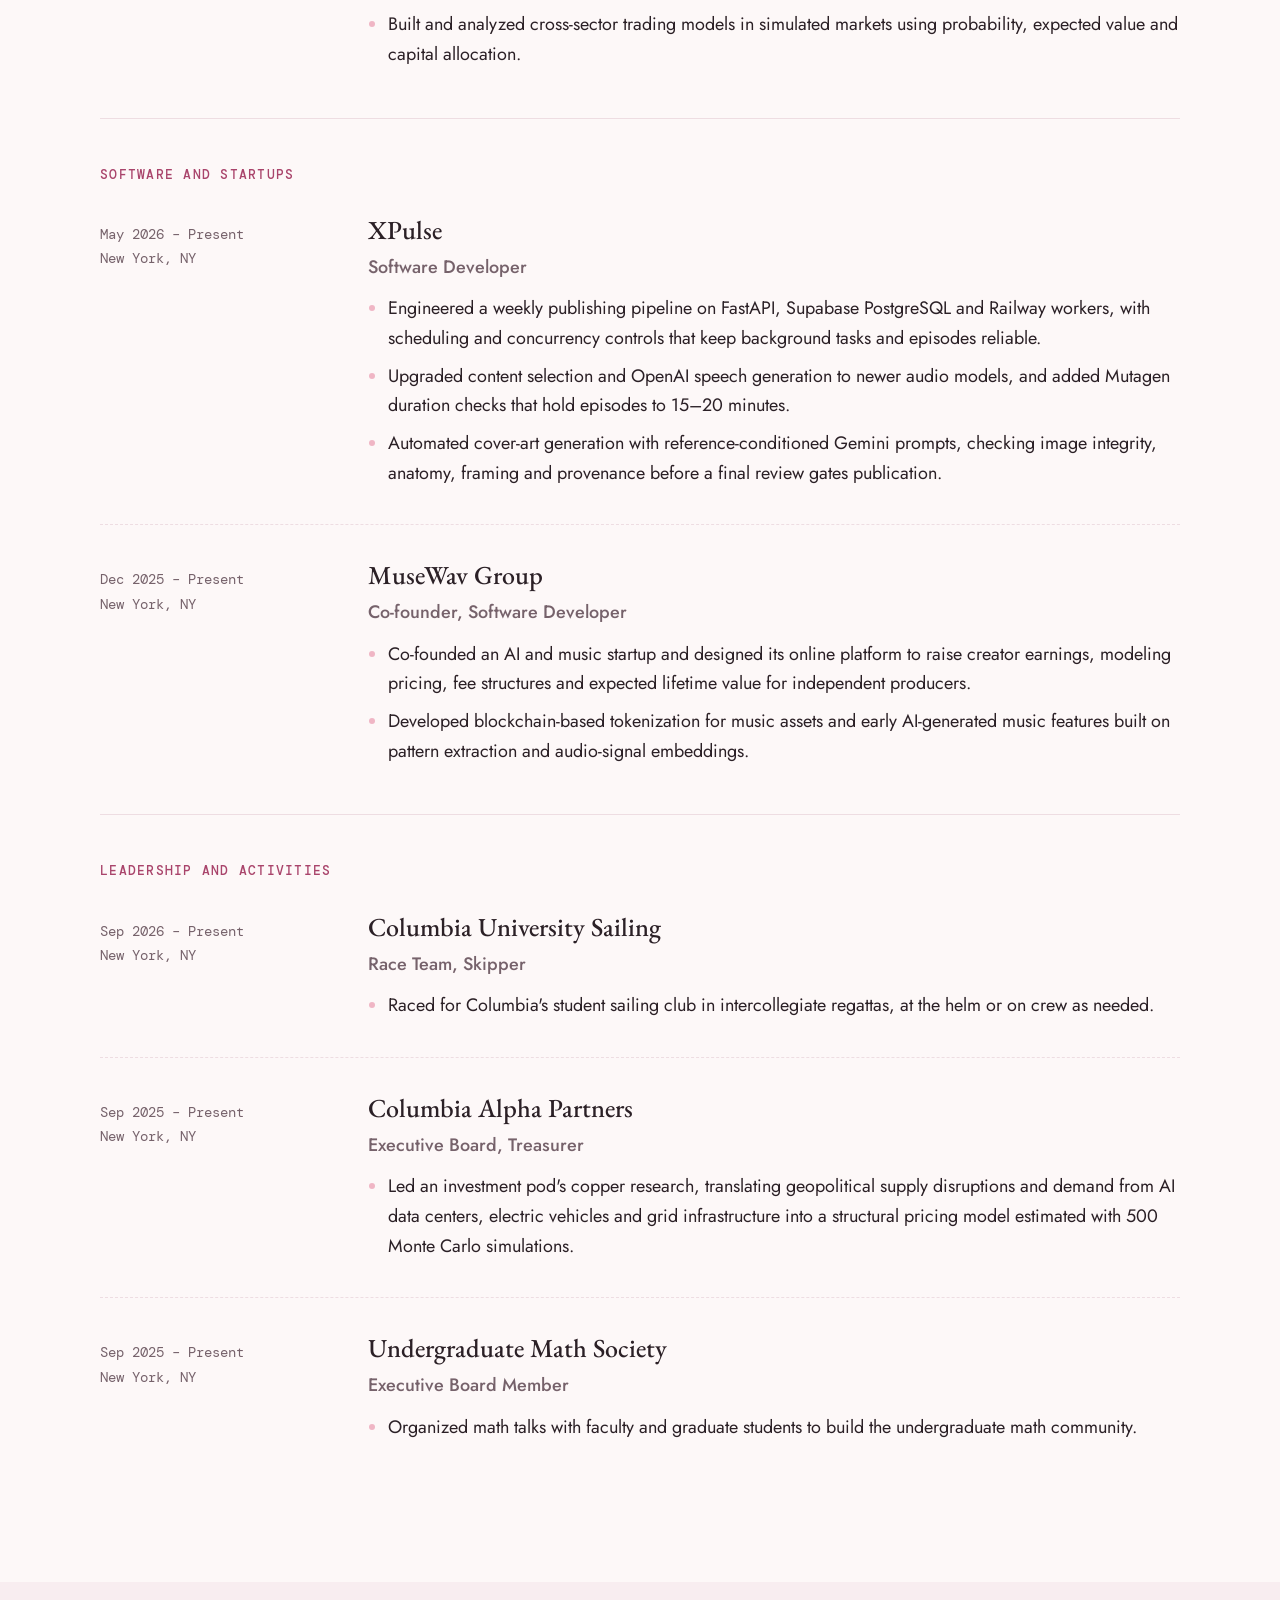
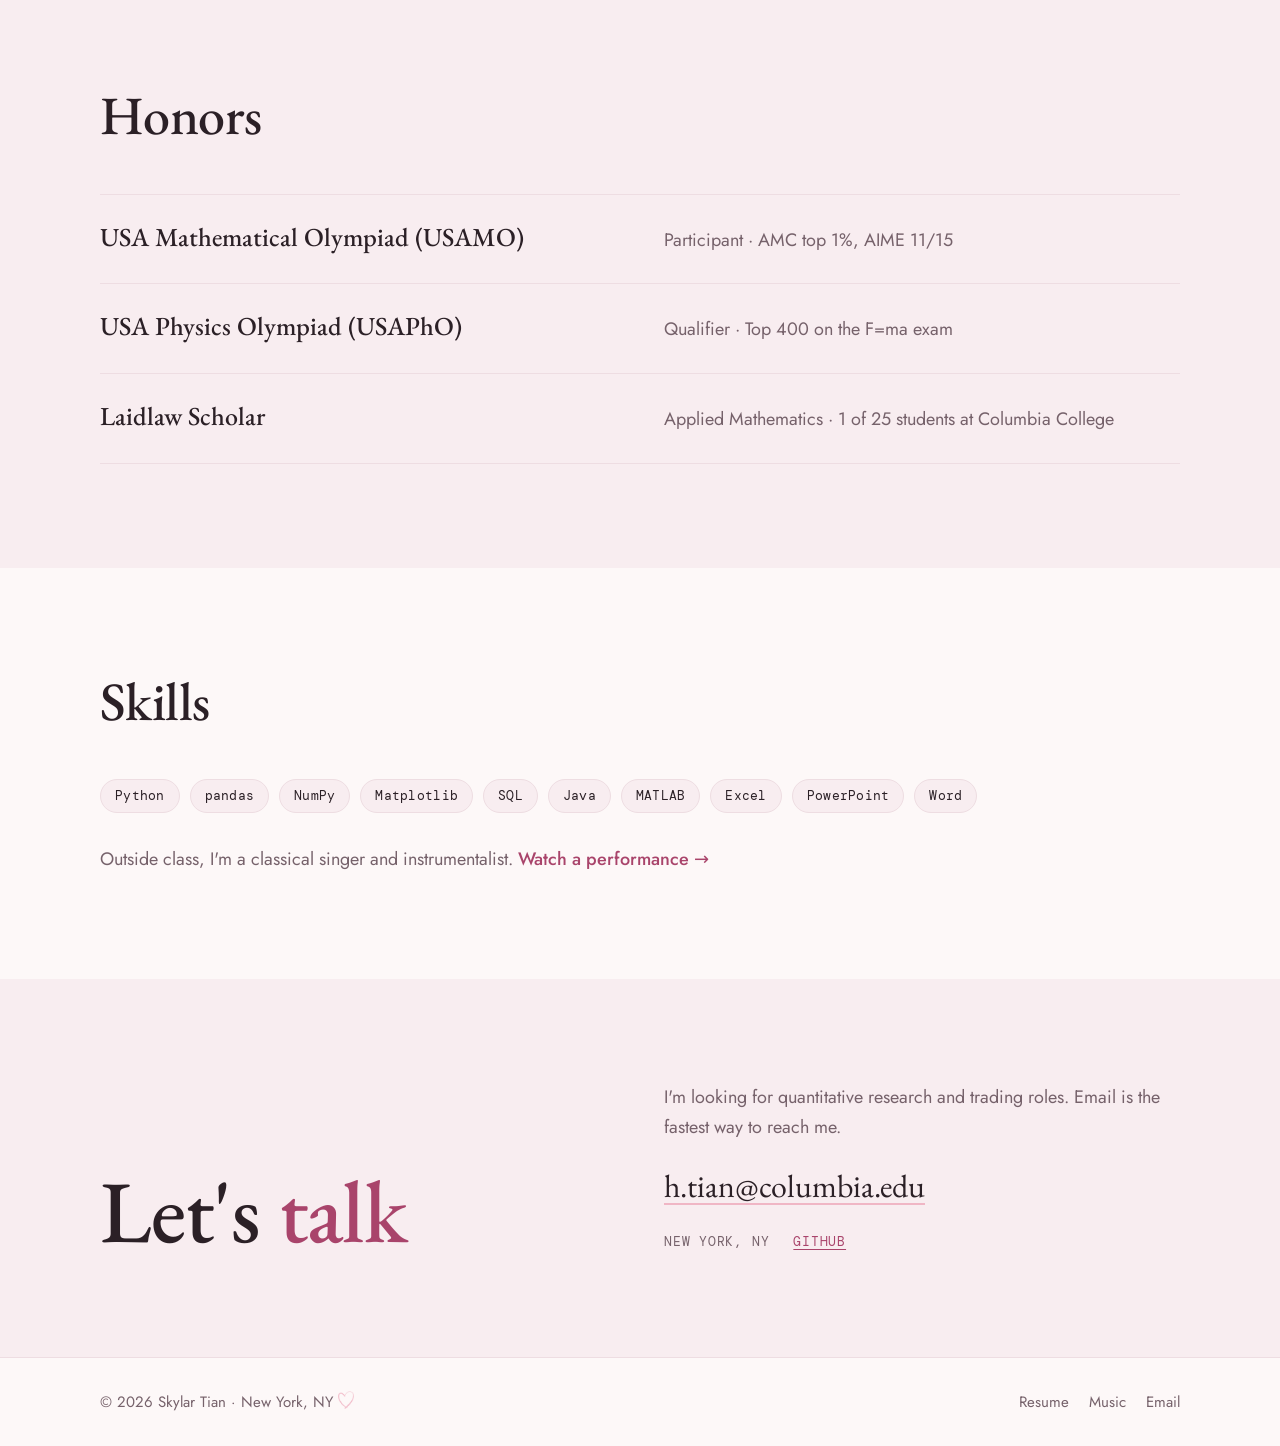
==== commit d4541227: "Put everything on one home page, in a friend's content order The home page now runs About (education" ====
--- a/index.html
+++ b/index.html
@@ -6,7 +6,7 @@
   <title>Skylar Tian</title>
   <meta name="description" content="Skylar Tian studies Mathematics and Computer Science at Columbia and is looking for quantitative research and trading roles.">
   <meta property="og:title" content="Skylar Tian">
-  <meta property="og:description" content="Mathematics & Computer Science at Columbia. Quantitative research, statistical modeling, and music.">
+  <meta property="og:description" content="Mathematics & Computer Science at Columbia. Research, experience and honors.">
   <meta property="og:type" content="website">
   <meta property="og:image" content="https://skylarhezhentian.github.io/personal-website/assets/img/headshot.jpg">
   <link rel="icon" href="assets/favicon.svg" type="image/svg+xml">
@@ -23,9 +23,10 @@
     <div class="wrap header-inner">
       <a class="wordmark" href="index.html">Skylar <em>Tian</em></a>
       <nav class="site-nav" aria-label="Main">
-        <a href="index.html" aria-current="page">Home</a>
-        <a href="research.html">Research</a>
-        <a href="experience.html">Experience</a>
+        <a href="#about">About</a>
+        <a href="#research">Research</a>
+        <a href="#experience">Experience</a>
+        <a href="#honors">Honors</a>
         <a href="music.html">Music</a>
       </nav>
       <div class="header-actions">
@@ -45,14 +46,14 @@
           <div class="hero-text">
             <p class="hello">hi, I'm <i class="heart" aria-hidden="true"></i></p>
             <h1 class="name">Skylar <em>Tian</em></h1>
-            <p class="kicker">Mathematics &amp; Computer Science · Columbia University</p>
+            <p class="kicker">Mathematics &amp; Computer Science <span class="kicker-dot" aria-hidden="true">·</span> <span class="kicker-loc">New&nbsp;York,&nbsp;NY</span></p>
             <p class="intro">
-              I'm interested in machine learning, computational neuroscience, analysis and topology.
+              I'm a student at Columbia interested in machine learning, computational neuroscience, analysis and topology.
               My coursework includes <mark class="hl">probability theory, statistical inference and linear algebra</mark>.
             </p>
             <div class="actions">
               <a class="btn btn-rose" href="assets/Skylar-Tian-Resume.pdf">Resume</a>
-              <a class="btn btn-ghost" href="research.html">Full research timeline</a>
+              <a class="btn btn-ghost" href="#research">Full research timeline</a>
             </div>
           </div>
           <figure class="arch hero-photo">
@@ -62,108 +63,256 @@
 
         <div class="staff-band">
           <canvas class="staff" data-mode="string" data-animate aria-hidden="true"></canvas>
-          <p class="staff-caption">A plucked string, moving as the wave equation predicts. <a href="research.html">See its normal modes &rarr;</a></p>
-        </div>
-
-        <ul class="stats">
-          <li class="stat">
-            <span class="stat-big">3.94</span>
-            <span class="stat-cap">GPA</span>
-            <span class="stat-note">Dean's List every semester</span>
-          </li>
-          <li class="stat">
-            <span class="stat-big">USAMO</span>
-            <span class="stat-cap">Participant</span>
-            <span class="stat-note">USA Mathematical Olympiad</span>
-          </li>
-          <li class="stat">
-            <span class="stat-big">11/15</span>
-            <span class="stat-cap">AIME</span>
-            <span class="stat-note">Also a USAPhO qualifier</span>
-          </li>
-          <li class="stat">
-            <span class="stat-big">Laidlaw</span>
-            <span class="stat-cap">Scholar</span>
-            <span class="stat-note">1 of 25 at Columbia College</span>
+          <p class="staff-caption">A plucked string, moving as the wave equation predicts. <a href="#modes">See its normal modes &rarr;</a></p>
+        </div>
+      </div>
+    </section>
+
+    <section class="section" id="about" aria-labelledby="about-title">
+      <div class="wrap">
+        <header class="section-head">
+          <div>
+            <h2 id="about-title">About</h2>
+            <p class="section-sub">My research spans neuroscience, optimization and pure math, and before college I competed in math and physics olympiads.</p>
+          </div>
+        </header>
+
+        <article class="role">
+          <div class="role-when"><span>Class of 2028</span><span>New York, NY</span></div>
+          <div class="role-body">
+            <h3>Columbia College, Columbia University</h3>
+            <p class="role-title">B.A. in Mathematics &amp; Computer Science</p>
+            <p class="role-note">GPA 3.94/4.00 · Dean's List, all semesters</p>
+          </div>
+        </article>
+      </div>
+    </section>
+
+    <section class="section section-alt" id="research" aria-labelledby="research-title">
+      <div class="wrap">
+        <header class="section-head">
+          <div>
+            <h2 id="research-title">Research</h2>
+          </div>
+        </header>
+
+        <figure class="wave-fig" id="modes">
+          <canvas class="staff" data-mode="modes" data-labels data-animate aria-hidden="true"></canvas>
+          <figcaption>A string plucked at 0.3L. The top line is its motion, u(x, t), and the four lines below are its first four normal modes.</figcaption>
+        </figure>
+
+        <ol class="timeline">
+          <li class="tl-item" id="neural">
+            <p class="tl-date">Jun 2026 – Present</p>
+            <h3 class="tl-title">Neural Dynamics and Behavior Prediction</h3>
+            <p class="tl-sub">Undergraduate Researcher, Columbia Zuckerman Institute, advised by Liam Paninski</p>
+            <ul>
+              <li>Selected as 1 of 10 students for a competitive computational neuroscience research program.</li>
+              <li>Benchmarked lfpack and autoencoder representations of local field potentials against raw recordings, keeping neural dynamics at high temporal resolution while cutting spatial dimension by 95%.</li>
+              <li>Modeled simultaneous recordings across brain regions with shared and region-specific latent components, including hidden Markov models and switching linear dynamical systems.</li>
+              <li>Now comparing continuous, discrete and hierarchical brain-state models to test whether global states modulate regional inputs, local computations, or both, toward a dynamic brain atlas.</li>
+            </ul>
+          </li>
+
+          <li class="tl-item" id="routing">
+            <p class="tl-date">May – Aug 2026</p>
+            <h3 class="tl-title">Equitable Food Routing in New York City</h3>
+            <p class="tl-sub">Student Researcher in Applied Mathematics, Laidlaw Foundation</p>
+            <ul>
+              <li>Built a Python and Google OR-Tools vehicle-routing model for 528 NYC food pantries and community kitchens, with OSRM travel times, vehicle capacities and service windows, comparing five allocation policies that weigh food insecurity.</li>
+              <li>Need-prioritized routing raised median coverage of high-need demand from 26.3% to 57.7% with only a marginal loss of total reach, across five solves per policy and skip-penalty sensitivity tests.</li>
+            </ul>
+            <p class="tl-link"><a href="https://laidlawscholars.network/posts/allocation-under-scarce-capacity-equity-aware-routing-for-urban-food-rescue-in-new-york-city">Read the project post on the Laidlaw Scholars Network &rarr;</a></p>
+          </li>
+
+          <li class="tl-item" id="reading">
+            <p class="tl-date">Jan 2026 – Present</p>
+            <h3 class="tl-title">Directed Reading in Algebraic Topology</h3>
+            <p class="tl-sub">Researcher, <a href="https://www.math.columbia.edu/programs-math/undergraduate-program/undergraduate-research/drp/">Directed Reading Program</a>, Columbia Department of Mathematics, mentored by Azelie Picot</p>
+            <ul>
+              <li>One of 10 undergraduates selected for a semester of mentored study with a PhD researcher.</li>
+              <li>Conducted independent, proof-based reading in algebraic topology on homotopy, fundamental groups and introductory homology, and presented the work formally at the program's closing colloquium.</li>
+            </ul>
+          </li>
+
+          <li class="tl-item" id="sumac">
+            <p class="tl-date">Jun – Aug 2024</p>
+            <h3 class="tl-title">Abstract Algebra and Elliptic Curve Cryptography</h3>
+            <p class="tl-sub">Student Researcher, Abstract Algebra Track, Stanford University Mathematics Camp (SUMaC)</p>
+            <ul>
+              <li>One of only 64 students selected for SUMaC Program I, an intensive math camp focused on abstract algebra and number theory.</li>
+              <li>Collaborated with peers and graduate TAs on proof-driven problem sets, explored the homomorphism theorems and introductory Galois theory, and presented a final project applying algebraic reasoning to elliptic curve cryptography.</li>
+            </ul>
+          </li>
+        </ol>
+      </div>
+    </section>
+
+    <section class="section" id="experience" aria-labelledby="experience-title">
+      <div class="wrap">
+        <header class="section-head">
+          <div>
+            <h2 id="experience-title">Experience</h2>
+            <p class="section-sub">Finance, software and other industry-related experiences.</p>
+          </div>
+        </header>
+
+        <div class="group">
+          <h3 class="group-title">Finance</h3>
+
+          <article class="role" id="worldwide">
+            <div class="role-when"><span>Mar 2026 – Apr 2026</span><span>New York, NY</span></div>
+            <div class="role-body">
+              <h4>Worldwide Capital Corporation</h4>
+              <p class="role-title">Investment Banking Spring Analyst</p>
+              <ul class="points">
+                <li>Sourced acquisition and financing opportunities in petroleum terminals and midstream infrastructure, screening U.S. terminal operators by location, capacity, product mix, ownership and transportation.</li>
+                <li>Evaluated prospective deals through company- and asset-level research, drawing on public filings, industry data, transaction materials and comparable assets to judge deal rationale and client fit.</li>
+                <li>Supported deal origination by building target and investor pipelines, identifying owners, operators and counterparties, drafting tailored outreach and joining client calls.</li>
+              </ul>
+            </div>
+          </article>
+
+          <article class="role" id="efund">
+            <div class="role-when"><span>Dec 2025 – Feb 2026</span><span>Hong Kong</span></div>
+            <div class="role-body">
+              <h4>E Fund Management</h4>
+              <p class="role-title">Quantitative Research Winter Analyst</p>
+              <ul class="points">
+                <li>Replicated the Carhart four-factor and Fama–French five-factor models on Chinese A-shares, adapting factor construction, portfolio formation and regressions to the market's structure and regulation.</li>
+                <li>Built a reproducible Python pipeline for a deviation salience strategy on 2021–2025 Chinese equities, using industry-relative signals and double-sorted portfolios to test next-month momentum and reversal.</li>
+                <li>Evaluated seven portfolio specifications with Fama–MacBeth regressions controlling for size, momentum and volatility, using Newey–West inference and missing-return sensitivity tests.</li>
+              </ul>
+            </div>
+          </article>
+
+          <article class="role" id="jane-street">
+            <div class="role-when"><span>Jun 2025 – Jul 2025</span><span>New York, NY</span></div>
+            <div class="role-body">
+              <h4>Jane Street</h4>
+              <p class="role-title">Participant, WiSE Program</p>
+              <ul class="points">
+                <li>Selected as 1 of 100 students for an intensive program on trading, market-making and decision theory.</li>
+                <li>Built and analyzed cross-sector trading models in simulated markets using probability, expected value and capital allocation.</li>
+              </ul>
+            </div>
+          </article>
+        </div>
+
+        <div class="group">
+          <h3 class="group-title">Software and startups</h3>
+
+          <article class="role" id="xpulse">
+            <div class="role-when"><span>May 2026 – Present</span><span>New York, NY</span></div>
+            <div class="role-body">
+              <h4>XPulse</h4>
+              <p class="role-title">Software Developer</p>
+              <ul class="points">
+                <li>Engineered a weekly publishing pipeline on FastAPI, Supabase PostgreSQL and Railway workers, with scheduling and concurrency controls that keep background tasks and episodes reliable.</li>
+                <li>Upgraded content selection and OpenAI speech generation to newer audio models, and added Mutagen duration checks that hold episodes to 15–20 minutes.</li>
+                <li>Automated cover-art generation with reference-conditioned Gemini prompts, checking image integrity, anatomy, framing and provenance before a final review gates publication.</li>
+              </ul>
+            </div>
+          </article>
+
+          <article class="role" id="musewav">
+            <div class="role-when"><span>Dec 2025 – Present</span><span>New York, NY</span></div>
+            <div class="role-body">
+              <h4>MuseWav Group</h4>
+              <p class="role-title">Co-founder, Software Developer</p>
+              <ul class="points">
+                <li>Co-founded an AI and music startup and designed its online platform to raise creator earnings, modeling pricing, fee structures and expected lifetime value for independent producers.</li>
+                <li>Developed blockchain-based tokenization for music assets and early AI-generated music features built on pattern extraction and audio-signal embeddings.</li>
+              </ul>
+            </div>
+          </article>
+        </div>
+
+        <div class="group">
+          <h3 class="group-title">Leadership and activities</h3>
+
+          <article class="role" id="sailing">
+            <div class="role-when"><span>Sep 2026 – Present</span><span>New York, NY</span></div>
+            <div class="role-body">
+              <h4>Columbia University Sailing</h4>
+              <p class="role-title">Race Team, Skipper</p>
+              <ul class="points">
+                <li>Raced for Columbia's student sailing club in intercollegiate regattas, at the helm or on crew as needed.</li>
+              </ul>
+            </div>
+          </article>
+
+          <article class="role" id="alpha">
+            <div class="role-when"><span>Sep 2025 – Present</span><span>New York, NY</span></div>
+            <div class="role-body">
+              <h4>Columbia Alpha Partners</h4>
+              <p class="role-title">Executive Board, Treasurer</p>
+              <ul class="points">
+                <li>Led an investment pod's copper research, translating geopolitical supply disruptions and demand from AI data centers, electric vehicles and grid infrastructure into a structural pricing model estimated with 500 Monte Carlo simulations.</li>
+              </ul>
+            </div>
+          </article>
+
+          <article class="role" id="math-society">
+            <div class="role-when"><span>Sep 2025 – Present</span><span>New York, NY</span></div>
+            <div class="role-body">
+              <h4>Undergraduate Math Society</h4>
+              <p class="role-title">Executive Board Member</p>
+              <ul class="points">
+                <li>Organized math talks with faculty and graduate students to build the undergraduate math community.</li>
+              </ul>
+            </div>
+          </article>
+        </div>
+      </div>
+    </section>
+
+    <section class="section section-alt" id="honors" aria-labelledby="honors-title">
+      <div class="wrap">
+        <header class="section-head">
+          <div>
+            <h2 id="honors-title">Honors</h2>
+          </div>
+        </header>
+
+        <ul class="honors">
+          <li>
+            <h3>USA Mathematical Olympiad (USAMO)</h3>
+            <p>Participant · AMC top 1%, AIME 11/15</p>
+          </li>
+          <li>
+            <h3>USA Physics Olympiad (USAPhO)</h3>
+            <p>Qualifier · Top 400 on the F=ma exam</p>
+          </li>
+          <li>
+            <h3>Laidlaw Scholar</h3>
+            <p>Applied Mathematics · 1 of 25 students at Columbia College</p>
           </li>
         </ul>
       </div>
     </section>
 
-    <section class="section">
-      <div class="wrap">
-        <header class="section-head">
-          <div>
-            <p class="eyebrow">Research</p>
-            <h2>What I'm studying</h2>
-          </div>
-          <a class="more" href="research.html">Full timeline &rarr;</a>
-        </header>
-
-        <div class="work-grid">
-          <a class="work" href="research.html#neural">
-            <p class="work-org">Zuckerman Institute · Paninski Lab</p>
-            <h3>Neural dynamics and behavior</h3>
-            <p>Compressed local field potential recordings, then modeled shared and region-specific brain states with HMMs and switching linear dynamical systems.</p>
-            <p class="work-figure"><strong>95%</strong><span>fewer spatial dimensions</span></p>
-          </a>
-          <a class="work" href="research.html#routing">
-            <p class="work-org">Laidlaw Foundation · New York</p>
-            <h3>Equitable food routing</h3>
-            <p>A vehicle-routing model over 528 NYC food pantries and community kitchens, comparing five allocation policies weighted by food insecurity.</p>
-            <p class="work-figure"><strong>57.7%</strong><span>high-need coverage, up from 26.3%</span></p>
-          </a>
-          <a class="work" href="research.html#reading">
-            <p class="work-org">Columbia Mathematics · Directed Reading</p>
-            <h3>Algebraic topology</h3>
-            <p>A semester of mentored, proof-based reading on homotopy, fundamental groups and introductory homology, ending in a talk at the closing colloquium.</p>
-            <p class="work-figure"><strong>1 of 10</strong><span>undergraduates selected</span></p>
-          </a>
-          <a class="work" href="research.html#sumac">
-            <p class="work-org">Stanford Mathematics Camp · SUMaC</p>
-            <h3>Abstract algebra</h3>
-            <p>Proof-driven work on the homomorphism theorems and introductory Galois theory, with a final project on the algebra behind elliptic curve cryptography.</p>
-            <p class="work-figure"><strong>1 of 64</strong><span>students selected</span></p>
-          </a>
-        </div>
-      </div>
-    </section>
-
-    <section class="section section-alt">
-      <div class="wrap">
-        <header class="section-head">
-          <div>
-            <p class="eyebrow">Experience</p>
-            <h2>Where I've worked</h2>
-          </div>
-          <a class="more" href="experience.html">Full experience &rarr;</a>
-        </header>
-
-        <ul class="exp-list">
-          <li><a href="experience.html#xpulse"><span class="exp-org">XPulse</span><span class="exp-role">Software Developer</span><span class="exp-when">May 2026 – Present</span></a></li>
-          <li><a href="experience.html#worldwide"><span class="exp-org">Worldwide Capital Corporation</span><span class="exp-role">Investment Banking Spring Analyst</span><span class="exp-when">Mar – Apr 2026</span></a></li>
-          <li><a href="experience.html#efund"><span class="exp-org">E Fund Management</span><span class="exp-role">Quantitative Research Winter Analyst</span><span class="exp-when">Dec 2025 – Feb 2026</span></a></li>
-          <li><a href="experience.html#musewav"><span class="exp-org">MuseWav Group</span><span class="exp-role">Co-founder, Software Developer</span><span class="exp-when">Dec 2025 – Present</span></a></li>
-          <li><a href="experience.html#alpha"><span class="exp-org">Columbia Alpha Partners</span><span class="exp-role">Executive Board, Treasurer</span><span class="exp-when">Sep 2025 – Present</span></a></li>
-          <li><a href="experience.html#jane-street"><span class="exp-org">Jane Street</span><span class="exp-role">Participant, WiSE Program</span><span class="exp-when">Jun – Jul 2025</span></a></li>
+    <section class="section" id="skills" aria-labelledby="skills-title">
+      <div class="wrap">
+        <header class="section-head">
+          <div>
+            <h2 id="skills-title">Skills</h2>
+          </div>
+        </header>
+
+        <ul class="chips">
+          <li>Python</li>
+          <li>pandas</li>
+          <li>NumPy</li>
+          <li>Matplotlib</li>
+          <li>SQL</li>
+          <li>Java</li>
+          <li>MATLAB</li>
+          <li>Excel</li>
+          <li>PowerPoint</li>
+          <li>Word</li>
         </ul>
-      </div>
-    </section>
-
-    <section class="section">
-      <div class="wrap">
-        <header class="section-head">
-          <div>
-            <p class="eyebrow">Music</p>
-            <h2>Music experience</h2>
-            <p class="section-sub">I sing opera and play harp, flute, guitar and piano.</p>
-          </div>
-          <a class="more" href="music.html">Watch the performance &rarr;</a>
-        </header>
-
-        <ul class="exp-list">
-          <li><a href="music.html"><span class="exp-org">Als Luise die Briefe ihres ungetreuen Liebhabers verbrannte</span><span class="exp-role">Wolfgang Amadeus Mozart</span><span class="exp-when">Voice with piano</span></a></li>
-        </ul>
+        <p class="skills-note">Outside class, I'm a classical singer and instrumentalist. <a href="music.html">Watch a performance &rarr;</a></p>
       </div>
     </section>
 
@@ -186,8 +335,7 @@
     <div class="wrap footer-inner">
       <p>© <span data-year>2026</span> Skylar Tian · New York, NY <i class="heart" aria-hidden="true"></i></p>
       <nav aria-label="Footer">
-        <a href="research.html">Research</a>
-        <a href="experience.html">Experience</a>
+        <a href="assets/Skylar-Tian-Resume.pdf">Resume</a>
         <a href="music.html">Music</a>
         <a href="mailto:h.tian@columbia.edu">Email</a>
       </nav>
--- a/style.css
+++ b/style.css
@@ -55,7 +55,9 @@
 
 *, *::before, *::after { box-sizing: border-box; }
 
-html { scroll-behavior: smooth; scroll-padding-top: 96px; -webkit-text-size-adjust: 100%; }
+html { scroll-padding-top: 96px; -webkit-text-size-adjust: 100%; }
+/* script.js adds .loaded after the page loads, so a link that opens a page at a section lands on it first */
+html.loaded { scroll-behavior: smooth; }
 
 body {
   margin: 0;
@@ -74,15 +76,15 @@
 
 :focus-visible { outline: 2px solid var(--rose-ink); outline-offset: 3px; border-radius: 4px; }
 
-h1, h2, h3 { font-family: var(--display); font-weight: 500; line-height: 1.1; text-wrap: balance; margin: 0; }
-h1, h2, h3, .wordmark, .stat-big, .work-figure strong, .piece { font-variant-numeric: lining-nums; }
+h1, h2, h3, h4 { font-family: var(--display); font-weight: 500; line-height: 1.1; text-wrap: balance; margin: 0; }
+h1, h2, h3, h4, .wordmark, .piece { font-variant-numeric: lining-nums; }
 h2 { font-size: clamp(34px, 4.6vw, 54px); letter-spacing: -0.01em; }
-h3 { font-size: 26px; }
+h3, h4 { font-size: 26px; }
 p { margin: 0; }
 em, i { font-style: normal; }
 /* Keep a lone word off the last line of a paragraph or bullet; balance short labels instead */
 p, li, figcaption { text-wrap: pretty; }
-.tl-sub, .role-title, .piece, .work-figure span, .stat-note { text-wrap: balance; }
+.tl-sub, .role-title, .piece { text-wrap: balance; }
 
 .wrap {
   max-width: var(--maxw);
@@ -158,7 +160,7 @@
   :root:not([data-theme="light"]) .theme-toggle .moon { display: none; }
 }
 
-/* Wave canvases: a plucked string (Home, Music), and on Research the same string over its normal modes */
+/* Wave canvases: a plucked string (hero, Music), and in Research the same string over its normal modes */
 .staff { display: block; width: 100%; height: 170px; }
 .staff-caption { margin-top: 10px; font-family: var(--mono); font-size: 12.5px; letter-spacing: 0.04em; color: var(--muted); }
 .staff-caption a { margin-left: 4px; white-space: nowrap; }
@@ -190,33 +192,12 @@
 .staff-band { margin-top: 48px; }
 .hero .staff-band { margin-bottom: 32px; }
 
-/* Stats */
-.stats { list-style: none; margin: 0; padding: 28px 0 0; display: grid; grid-template-columns: repeat(4, minmax(0, 1fr)); border-top: 1px solid var(--line); }
-.stat { display: flex; flex-direction: column; gap: 4px; padding: 0 24px; border-left: 1px solid var(--line); min-width: 0; }
-.stat:first-child { padding-left: 0; border-left: 0; }
-.stat-big { font-family: var(--display); font-size: clamp(38px, 4.4vw, 54px); font-weight: 500; line-height: 1; letter-spacing: -0.01em; font-variant-numeric: lining-nums; }
-.stat-cap { font-family: var(--mono); font-size: 12.5px; letter-spacing: 0.1em; text-transform: uppercase; color: var(--rose-ink); margin-top: 6px; }
-.stat-note { font-size: 15px; color: var(--muted); line-height: 1.45; }
-
-/* Sections */
+/* Home sections, in the order About, Research, Experience, Honors, Skills, Contact */
 .section { padding-block: 104px; }
 .section-alt { background: var(--paper-2); }
 .section-head { display: flex; flex-wrap: wrap; align-items: flex-end; justify-content: space-between; gap: 12px 32px; margin-bottom: 48px; }
 .section-head > div { display: flex; flex-direction: column; gap: 12px; }
-.section-head .more { font-weight: 500; text-decoration: none; }
-.section-head .more:hover { text-decoration: underline; }
 .section-sub { color: var(--muted); max-width: 34em; }
-
-/* Selected work */
-.work-grid { display: grid; grid-template-columns: repeat(2, minmax(0, 1fr)); gap: 56px 48px; }
-.work { display: flex; flex-direction: column; gap: 12px; padding-top: 24px; border-top: 1px solid var(--line); color: inherit; text-decoration: none; }
-.work h3 { transition: color 0.15s ease; }
-.work:hover h3 { color: var(--rose-ink); }
-.work p { color: var(--muted); }
-.work .work-org { font-family: var(--mono); font-size: 12.5px; letter-spacing: 0.08em; text-transform: uppercase; color: var(--muted); }
-.work-figure { display: flex; align-items: baseline; gap: 12px; margin-top: 8px; }
-.work-figure strong { font-family: var(--display); font-size: 40px; font-weight: 500; color: var(--rose-ink); line-height: 1; white-space: nowrap; }
-.work-figure span { font-family: var(--mono); font-size: 12.5px; letter-spacing: 0.06em; text-transform: uppercase; color: var(--muted); }
 
 /* Video frames (Music): a cover photo with a play button until the visitor starts the video */
 .video-frame { margin: 0; border-radius: var(--radius); overflow: hidden; border: 1px solid var(--line); background: #000; }
@@ -233,14 +214,6 @@
 .yt-play svg { width: 42%; height: 42%; margin-left: 6%; }
 .yt-cover:hover .yt-play, .yt-cover:focus-visible .yt-play { transform: translate(-50%, -50%) scale(1.06); }
 
-/* Home: experience and music lists */
-.exp-list { list-style: none; margin: 0; padding: 0; border-top: 1px solid var(--line); }
-.exp-list a { display: grid; grid-template-columns: minmax(0, 1fr) auto; align-items: center; gap: 2px 32px; padding: 20px 0; border-bottom: 1px solid var(--line); color: inherit; text-decoration: none; }
-.exp-org { font-family: var(--display); font-size: 28px; font-weight: 500; line-height: 1.15; transition: color 0.15s ease; }
-.exp-role { grid-column: 1; color: var(--muted); font-size: 16.5px; }
-.exp-when { grid-column: 2; grid-row: 1 / span 2; font-family: var(--mono); font-size: 13px; color: var(--muted); font-variant-numeric: tabular-nums; white-space: nowrap; }
-.exp-list a:hover .exp-org { color: var(--rose-ink); }
-
 /* Contact */
 .contact { background: var(--paper-2); padding-block: 104px; }
 .contact-inner { display: grid; grid-template-columns: minmax(0, 1fr) minmax(0, 1fr); gap: 48px; align-items: end; }
@@ -268,37 +241,47 @@
 .lede { font-size: 20px; color: var(--muted); max-width: 34em; }
 .page-head .staff-band { margin-top: 40px; }
 
-/* Experience */
-.group { padding-block: 72px; border-top: 1px solid var(--line); }
-.group:first-of-type { border-top: 0; padding-top: 40px; }
-.group-title { font-size: clamp(30px, 3.6vw, 40px); margin-bottom: 40px; }
-.group-title .count { font-family: var(--mono); font-size: 13px; color: var(--muted); letter-spacing: 0.08em; margin-left: 12px; vertical-align: middle; }
-.role { display: grid; grid-template-columns: 220px minmax(0, 1fr); align-items: baseline; gap: 16px 48px; padding-block: 36px; border-top: 1px dashed var(--line); scroll-margin-top: 100px; }
+/* About and Experience: dated entries, with the roles grouped under small labels */
+.group + .group { margin-top: 12px; padding-top: 48px; border-top: 1px solid var(--line); }
+.group-title { font-family: var(--mono); font-size: 12.5px; font-weight: 500; line-height: 1.4; letter-spacing: 0.1em; text-transform: uppercase; color: var(--rose-ink); margin-bottom: 32px; }
+.role { display: grid; grid-template-columns: 220px minmax(0, 1fr); align-items: baseline; gap: 16px 48px; padding-block: 36px; border-top: 1px dashed var(--line); }
 .role:first-of-type { border-top: 0; padding-top: 0; }
 .role-when { font-family: var(--mono); font-size: 13.5px; color: var(--muted); display: flex; flex-direction: column; gap: 2px; font-variant-numeric: tabular-nums; }
 .role-body { display: flex; flex-direction: column; gap: 12px; min-width: 0; }
 .role-title { font-weight: 500; color: var(--muted); margin-top: -4px; }
 .role ul.points { margin: 0; padding-left: 20px; display: flex; flex-direction: column; gap: 8px; }
 .role ul.points li::marker { color: var(--rose); }
+.role-note { color: var(--muted); }
 
 /* Research: a plucked string over its normal modes, then a timeline */
-.wave-fig { margin: 48px 0 0; padding-block: 32px; border-block: 1px solid var(--line); display: flex; flex-direction: column; gap: 14px; }
+.wave-fig { margin: 0 0 72px; padding-block: 32px; border-block: 1px solid var(--line); display: flex; flex-direction: column; gap: 14px; }
 .wave-fig .staff { height: 240px; }
 .wave-fig figcaption { font-family: var(--mono); font-size: 12.5px; letter-spacing: 0.04em; color: var(--muted); }
 
-.timeline-section { padding-block: 56px 104px; }
 .timeline { list-style: none; margin: 0; padding: 0 0 0 40px; position: relative; max-width: 880px; }
 .timeline::before { content: ""; position: absolute; left: 4px; top: 12px; bottom: 0; width: 2px; background: var(--line); }
-.tl-item { position: relative; display: flex; flex-direction: column; gap: 10px; scroll-margin-top: 100px; }
+.tl-item { position: relative; display: flex; flex-direction: column; gap: 10px; }
 .tl-item + .tl-item { margin-top: 72px; }
 .tl-item::before { content: ""; position: absolute; left: -40px; top: 6px; width: 12px; height: 12px; border-radius: 50%; background: var(--rose-ink); box-shadow: 0 0 0 4px var(--paper); }
+.section-alt .tl-item::before { box-shadow: 0 0 0 4px var(--paper-2); }
 .tl-date { font-family: var(--mono); font-size: 13.5px; letter-spacing: 0.04em; color: var(--rose-ink); font-variant-numeric: tabular-nums; }
 .tl-title { font-size: clamp(26px, 3vw, 34px); }
 .tl-sub { color: var(--muted); }
 .tl-item ul { margin: 6px 0 0; padding-left: 20px; list-style: disc; display: flex; flex-direction: column; gap: 10px; }
 .tl-item li::marker { color: var(--rose); }
-.tl-link a { font-weight: 500; text-decoration: none; }
-.tl-link a:hover { text-decoration: underline; }
+.tl-link a, .skills-note a { font-weight: 500; text-decoration: none; }
+.tl-link a:hover, .skills-note a:hover { text-decoration: underline; }
+
+/* Honors: the name on the left, the award and its detail on the right */
+.honors { list-style: none; margin: 0; padding: 0; border-bottom: 1px solid var(--line); }
+.honors li { display: grid; grid-template-columns: minmax(0, 1fr) minmax(0, 1fr); align-items: baseline; gap: 6px 48px; padding-block: 28px; border-top: 1px solid var(--line); }
+.honors p { color: var(--muted); }
+
+/* Skills: one flat list of tags, then a note that links to Music */
+.chips { list-style: none; margin: 0; padding: 0; display: flex; flex-wrap: wrap; gap: 10px; }
+.chips li { font-family: var(--mono); font-size: 13px; letter-spacing: 0.02em; line-height: 1.4; padding: 7px 14px; border-radius: 999px; background: var(--paper-2); border: 1px solid var(--line); }
+.skills-note { margin-top: 32px; color: var(--muted); }
+.skills-note a { display: inline-block; }
 
 /* Music */
 .performances { display: flex; flex-direction: column; gap: 72px; }
@@ -313,29 +296,26 @@
   .hero-grid, .page-head-grid, .contact-inner, .performance { grid-template-columns: minmax(0, 1fr); gap: 40px; }
   .hero-photo { justify-self: start; max-width: 360px; }
   .page-head-grid .arch { max-width: 340px; }
-  .stats { grid-template-columns: repeat(2, minmax(0, 1fr)); row-gap: 32px; }
-  .stat:nth-child(3) { padding-left: 0; border-left: 0; }
   .role { grid-template-columns: minmax(0, 1fr); gap: 8px; }
   .role-when { flex-direction: row; flex-wrap: wrap; gap: 4px 16px; padding-top: 0; }
 }
 
 @media (max-width: 720px) {
+  html { scroll-padding-top: 124px; }
   body { font-size: 17px; }
   .header-inner { flex-wrap: wrap; gap: 0 16px; min-height: 0; padding-block: 12px 0; }
   .header-actions { margin-left: auto; }
   .site-nav { order: 3; width: 100%; margin-left: 0; gap: 22px; padding-block: 10px 8px; overflow-x: auto; }
   .site-nav a { font-size: 15px; white-space: nowrap; }
   .hero { padding-top: 40px; }
+  .kicker-dot { display: none; }
+  .kicker-loc { display: block; }
   .intro, .lede { font-size: 18px; }
   .section, .contact { padding-block: 72px; }
-  .work-grid { grid-template-columns: minmax(0, 1fr); gap: 40px; }
-  .exp-list a { grid-template-columns: minmax(0, 1fr); }
-  .exp-when { grid-column: 1; grid-row: auto; margin-top: 4px; }
-  .exp-org { font-size: 24px; }
-  .stat { padding: 0 16px; }
   .staff { height: 130px; }
+  .wave-fig { margin-bottom: 56px; }
   .wave-fig .staff { height: 220px; }
-  .timeline-section { padding-block: 56px 72px; }
+  .honors li { grid-template-columns: minmax(0, 1fr); padding-block: 22px; }
   .timeline { padding-left: 30px; }
   .tl-item::before { left: -30px; }
   .tl-item + .tl-item { margin-top: 56px; }
@@ -343,7 +323,13 @@
   .hero-photo, .page-head-grid .arch { max-width: 300px; }
 }
 
+/* Small phones: fit all five nav links on one row */
+@media (max-width: 380px) {
+  .site-nav { gap: 16px; }
+  .site-nav a { font-size: 14.5px; }
+}
+
 @media (prefers-reduced-motion: reduce) {
-  html { scroll-behavior: auto; }
-  .btn, .work h3, .exp-org, .yt-play { transition: none; }
-}
+  html.loaded { scroll-behavior: auto; }
+  .btn, .yt-play { transition: none; }
+}
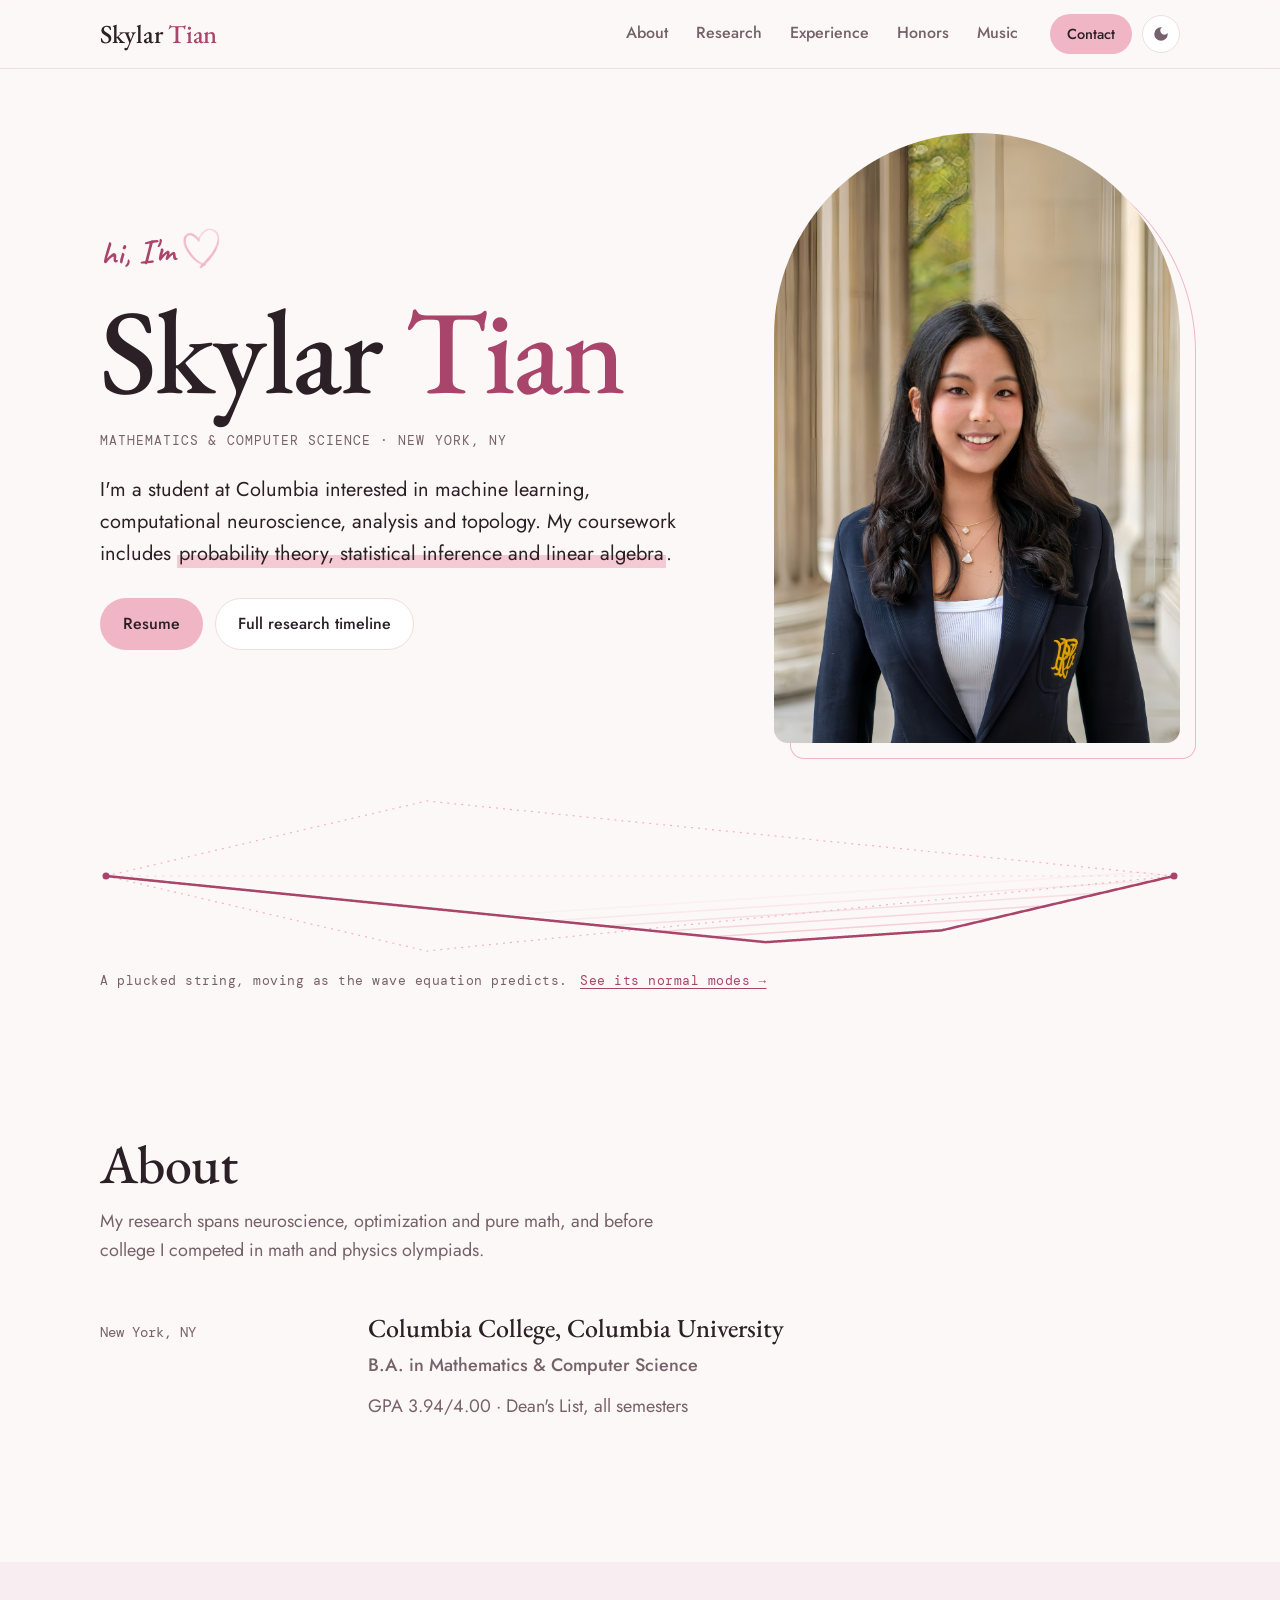
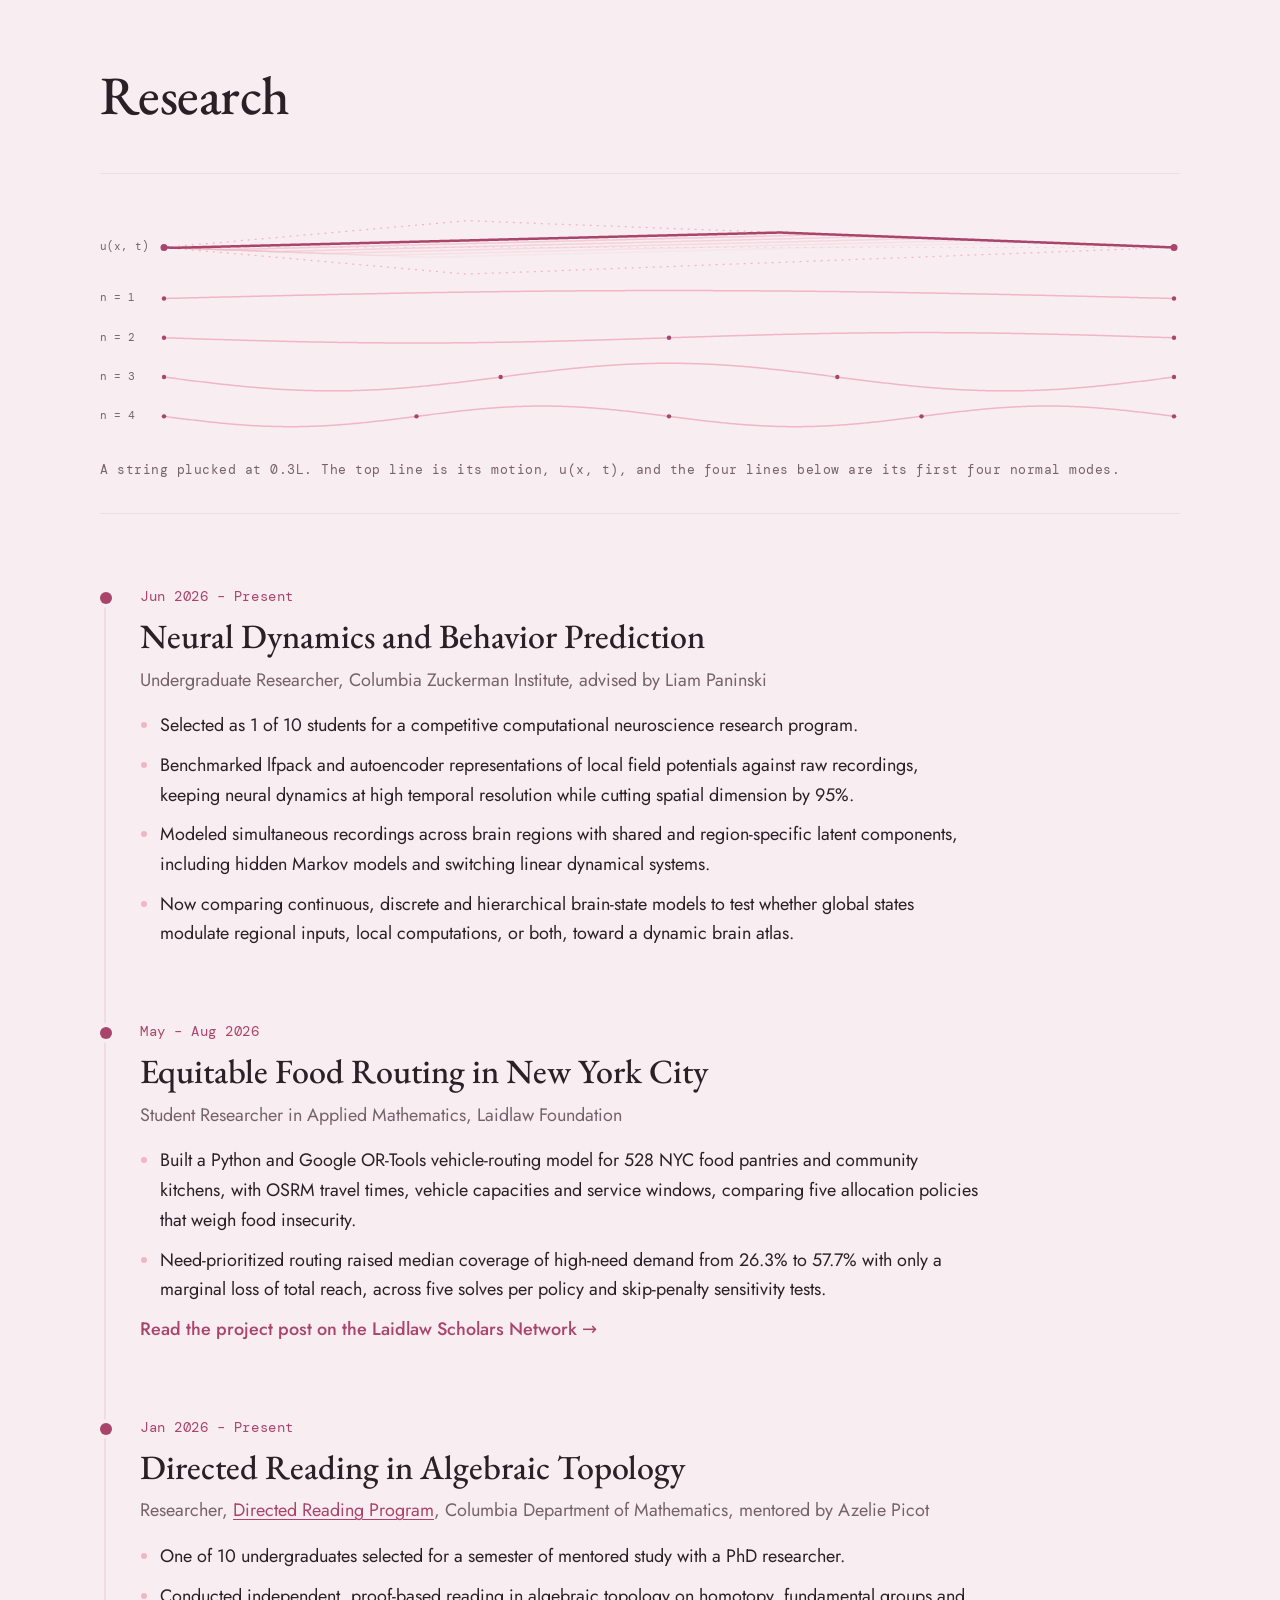
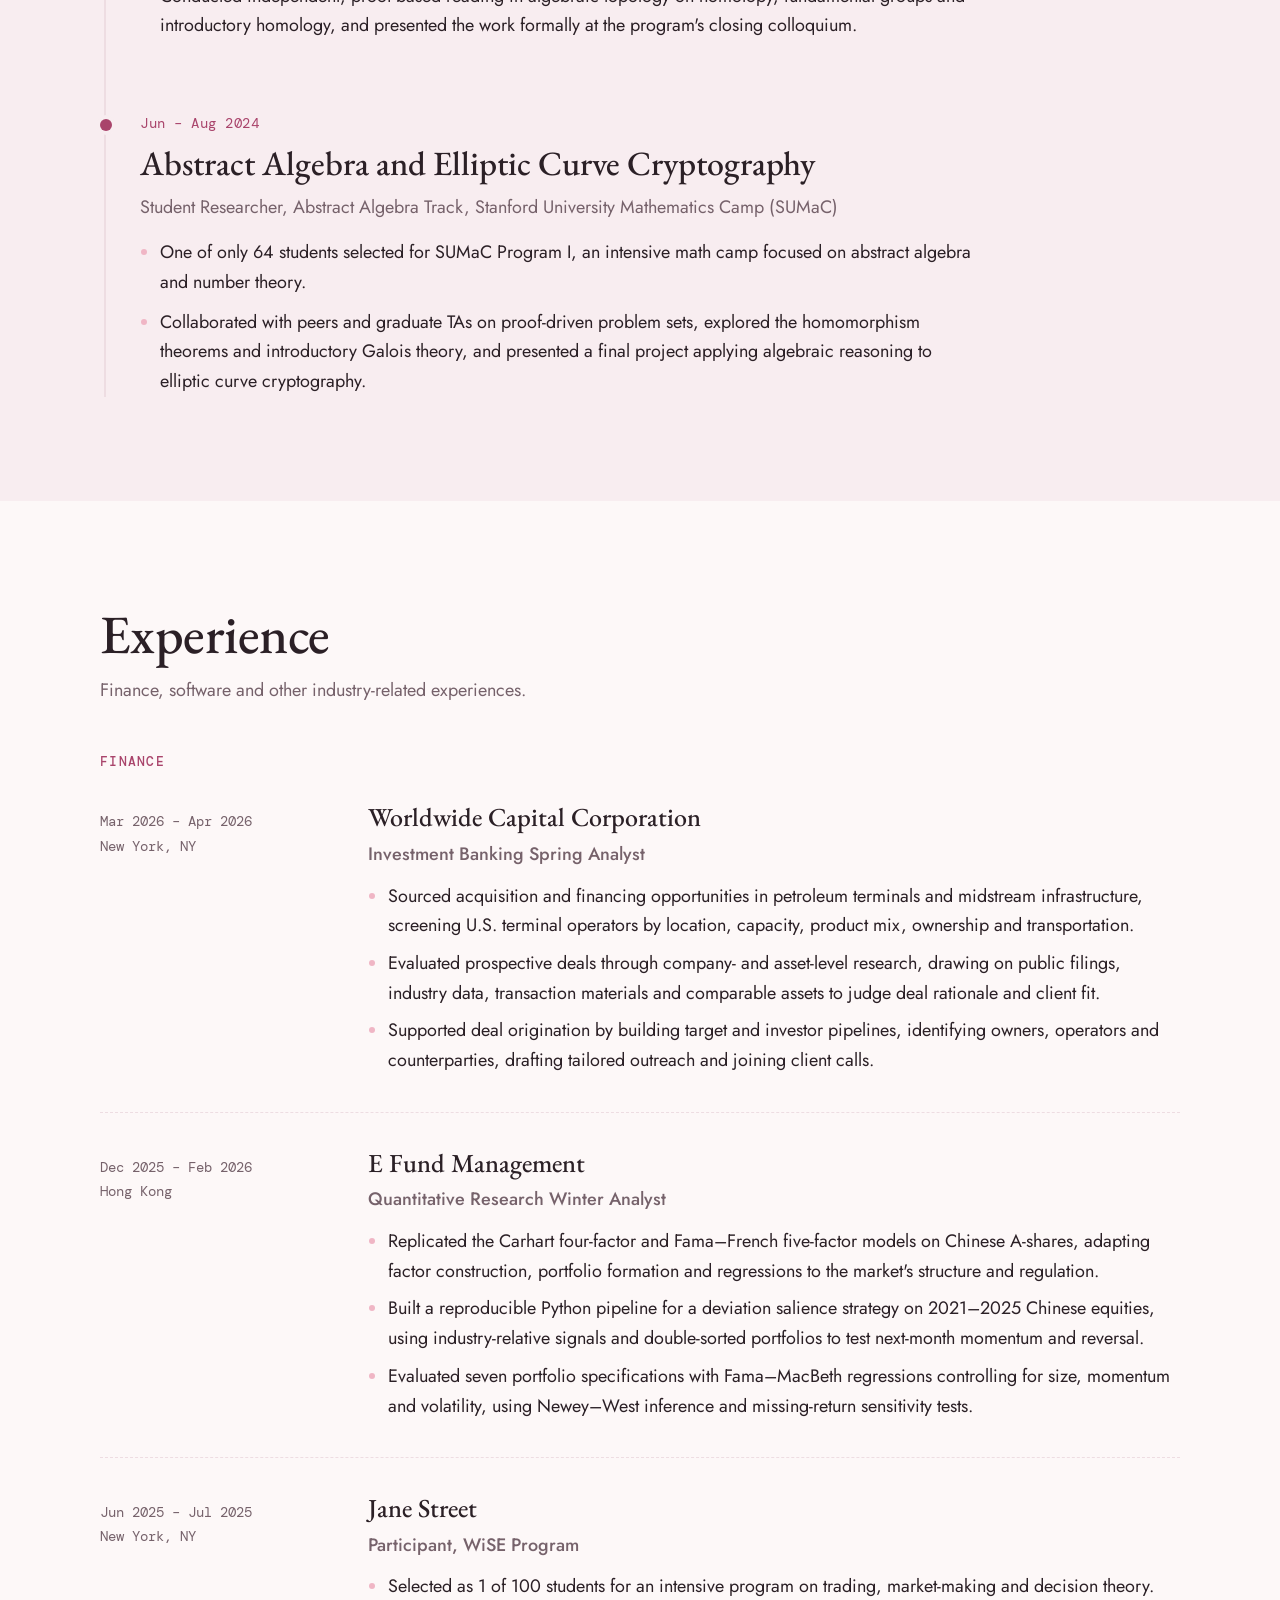
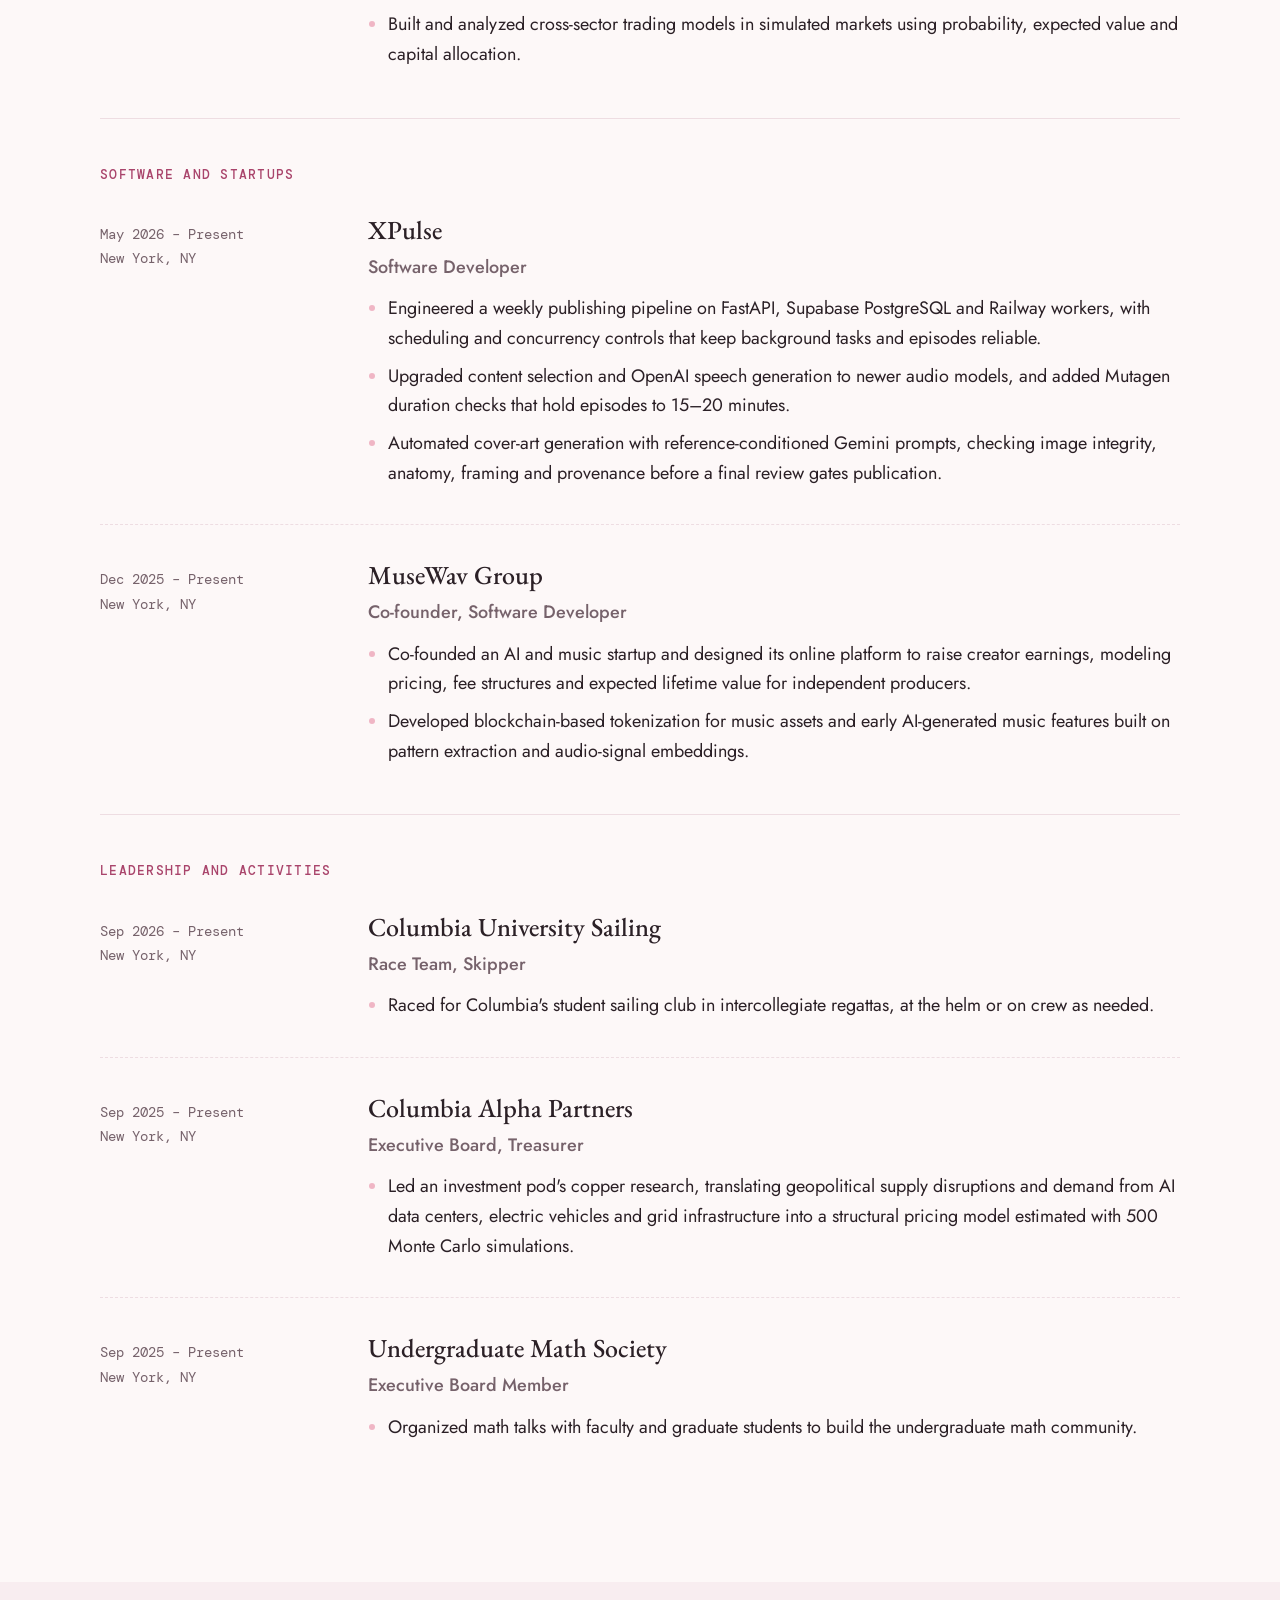
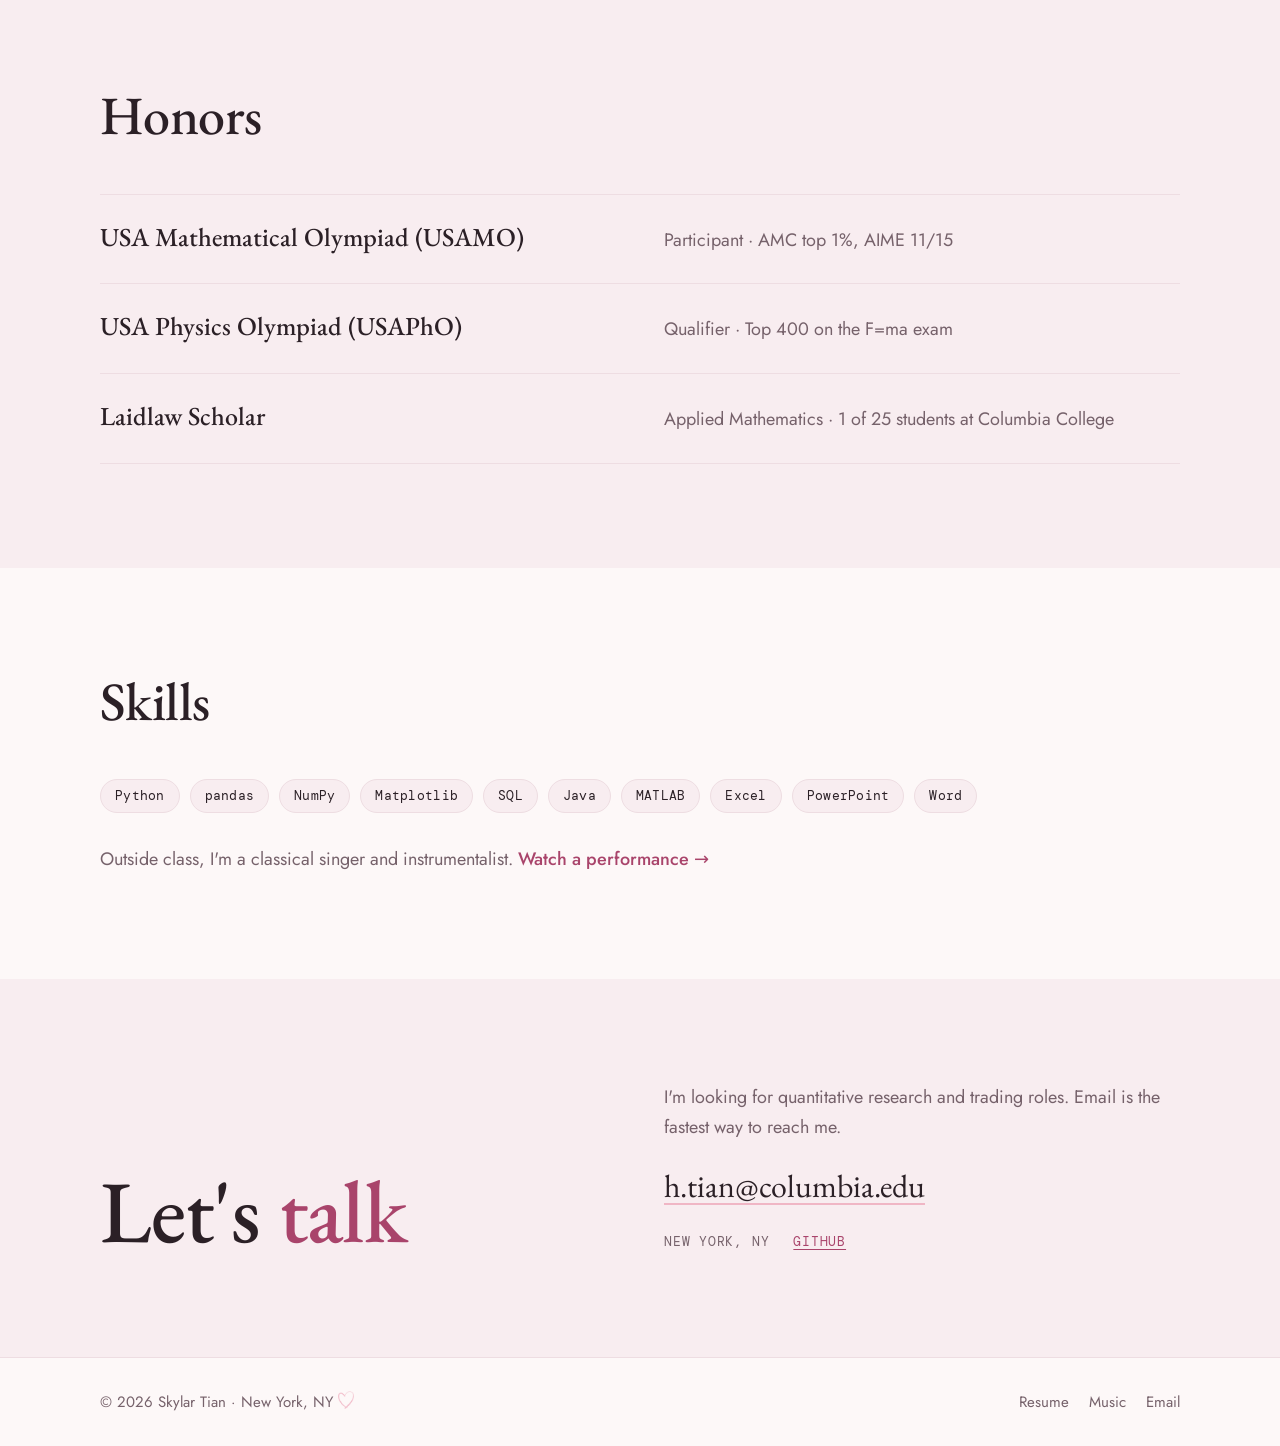
==== commit 5d068ffd: "Take the class year off the site Remove "Class of 2028" from the About entry, and from the copy of t" ====
--- a/index.html
+++ b/index.html
@@ -78,7 +78,7 @@
         </header>
 
         <article class="role">
-          <div class="role-when"><span>Class of 2028</span><span>New York, NY</span></div>
+          <div class="role-when"><span>New York, NY</span></div>
           <div class="role-body">
             <h3>Columbia College, Columbia University</h3>
             <p class="role-title">B.A. in Mathematics &amp; Computer Science</p>
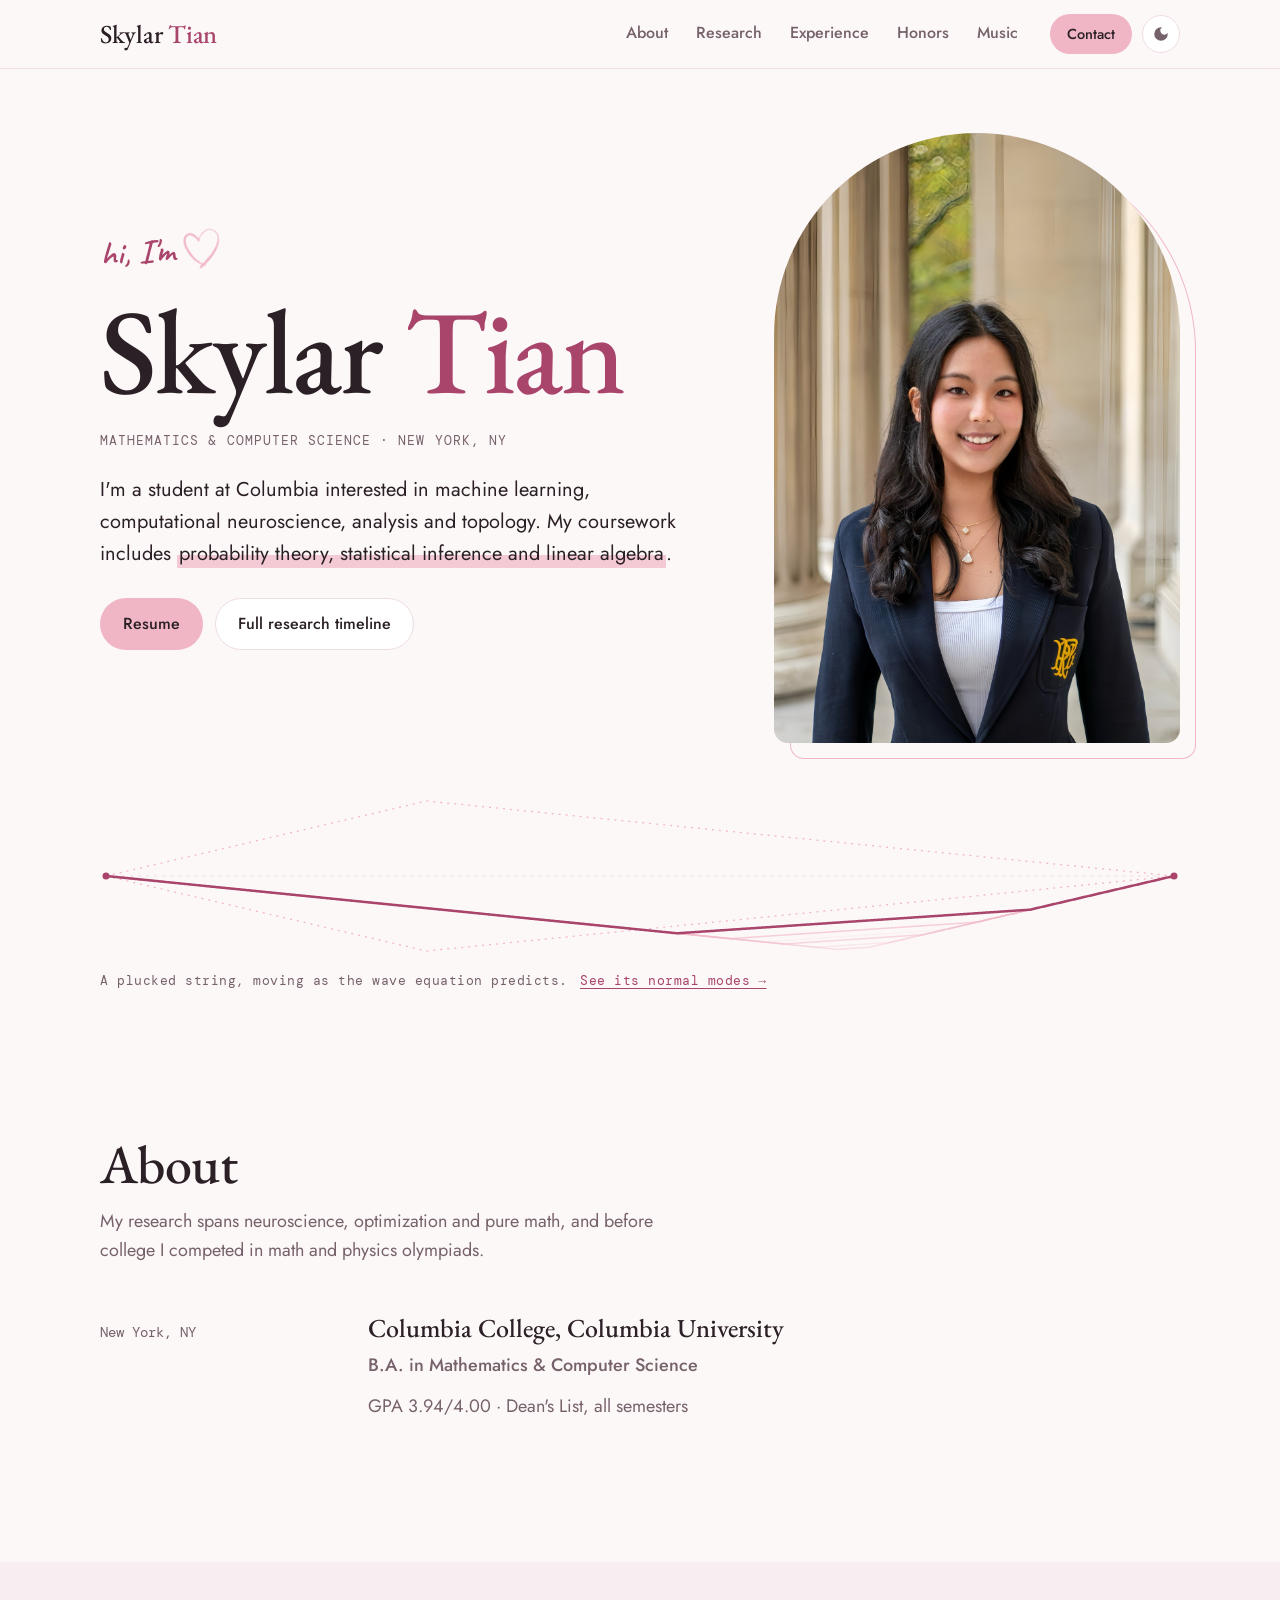
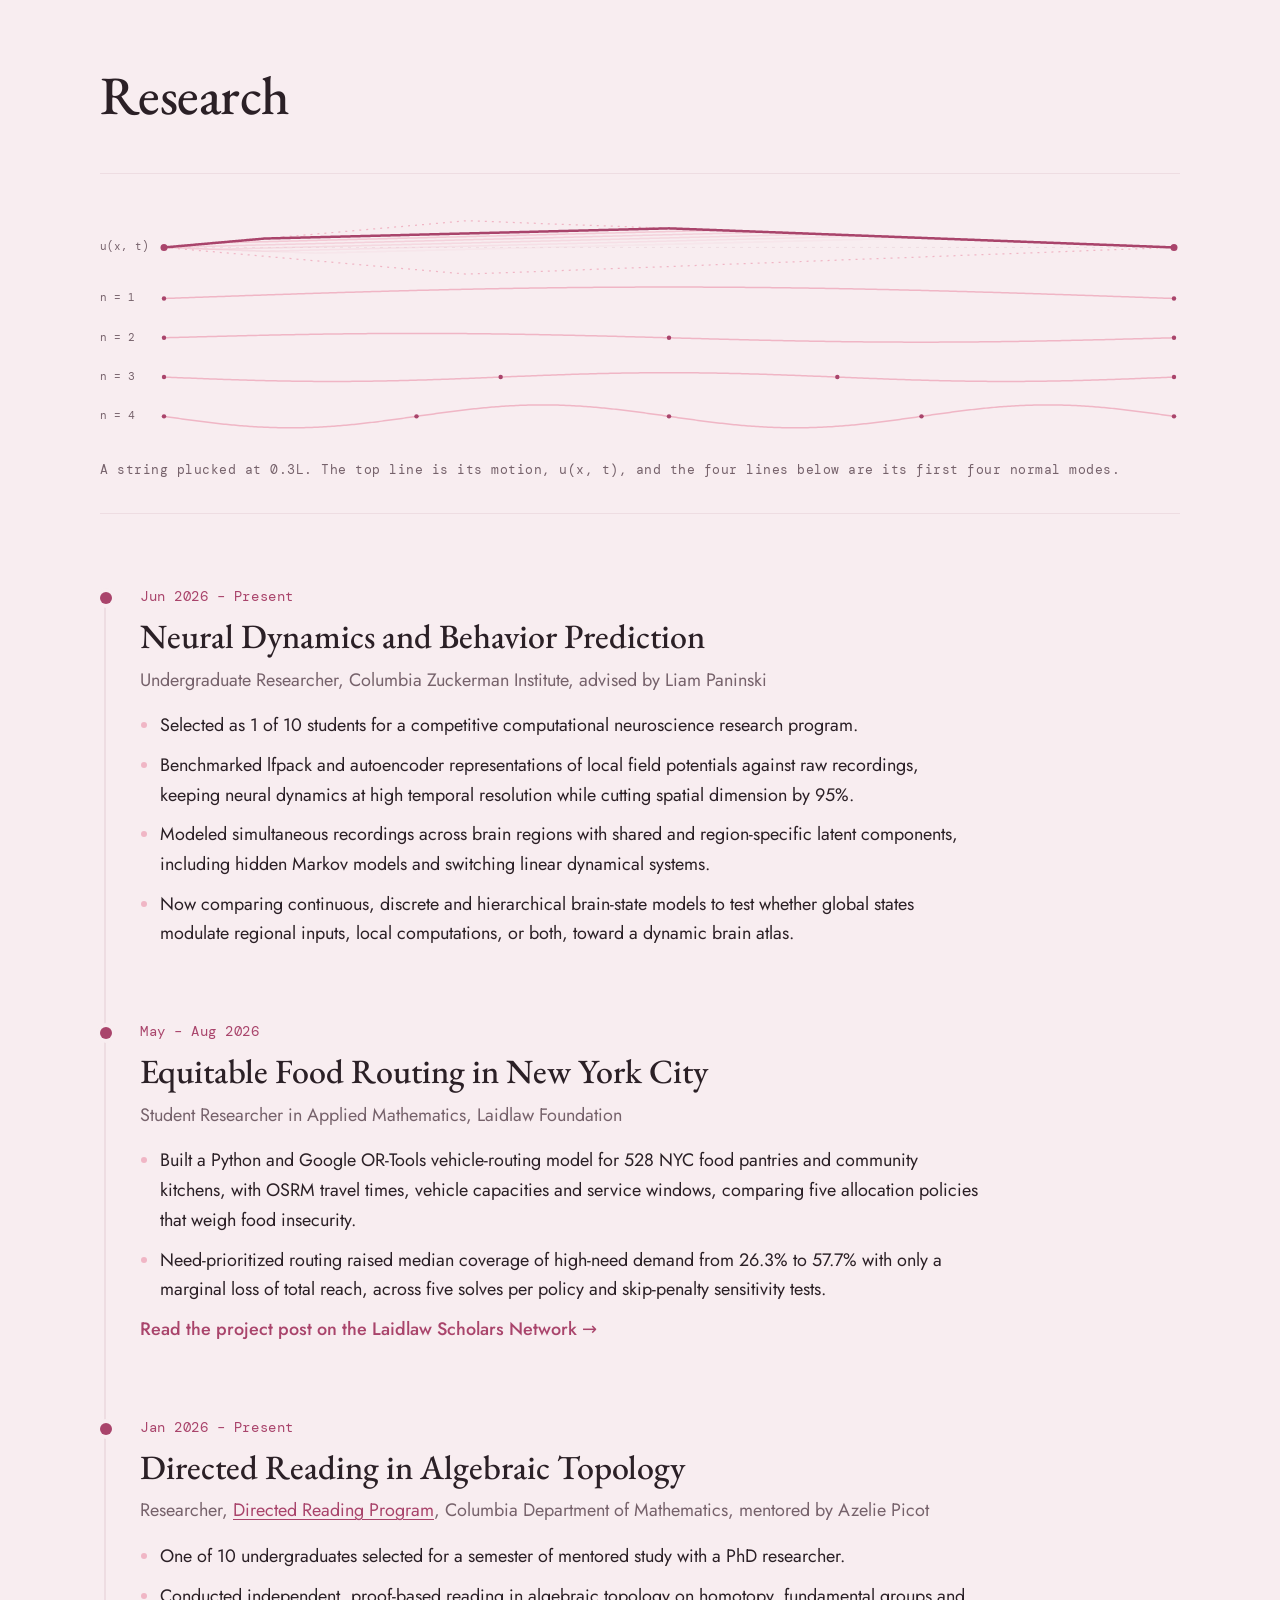
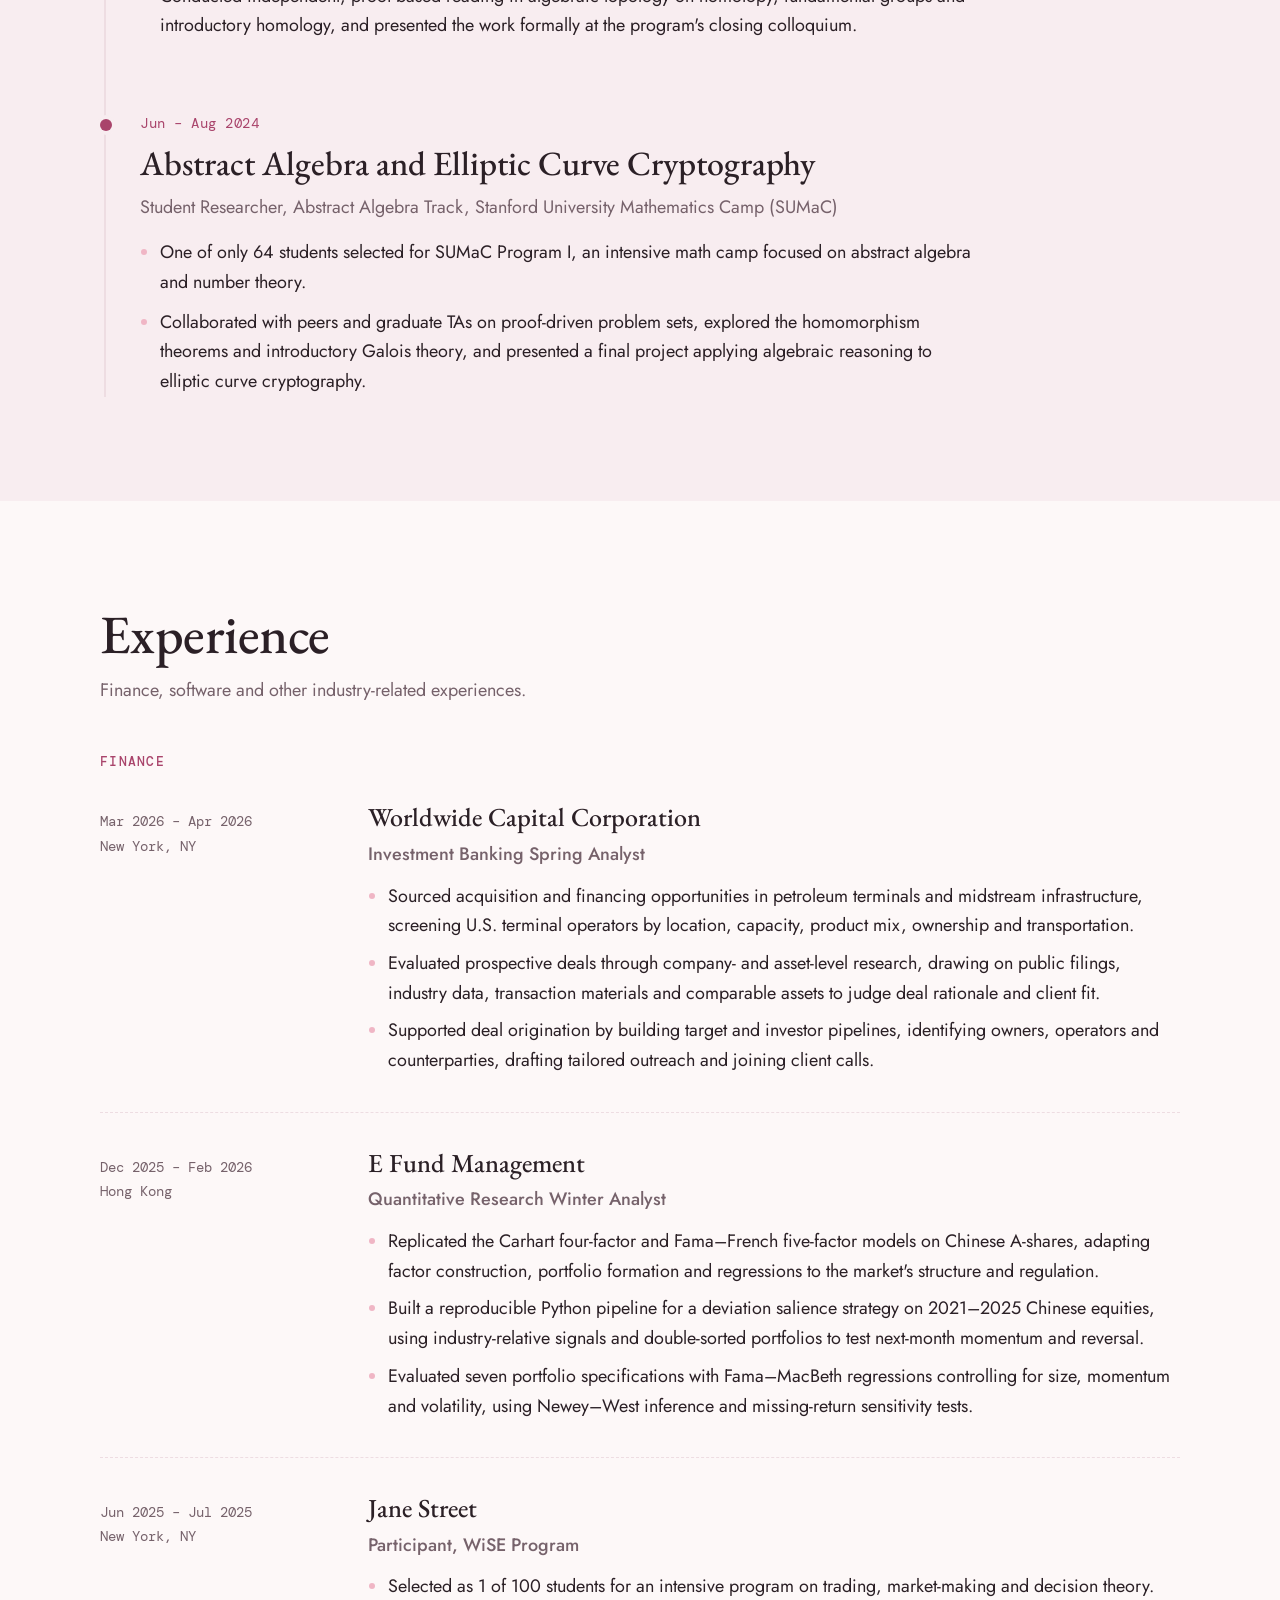
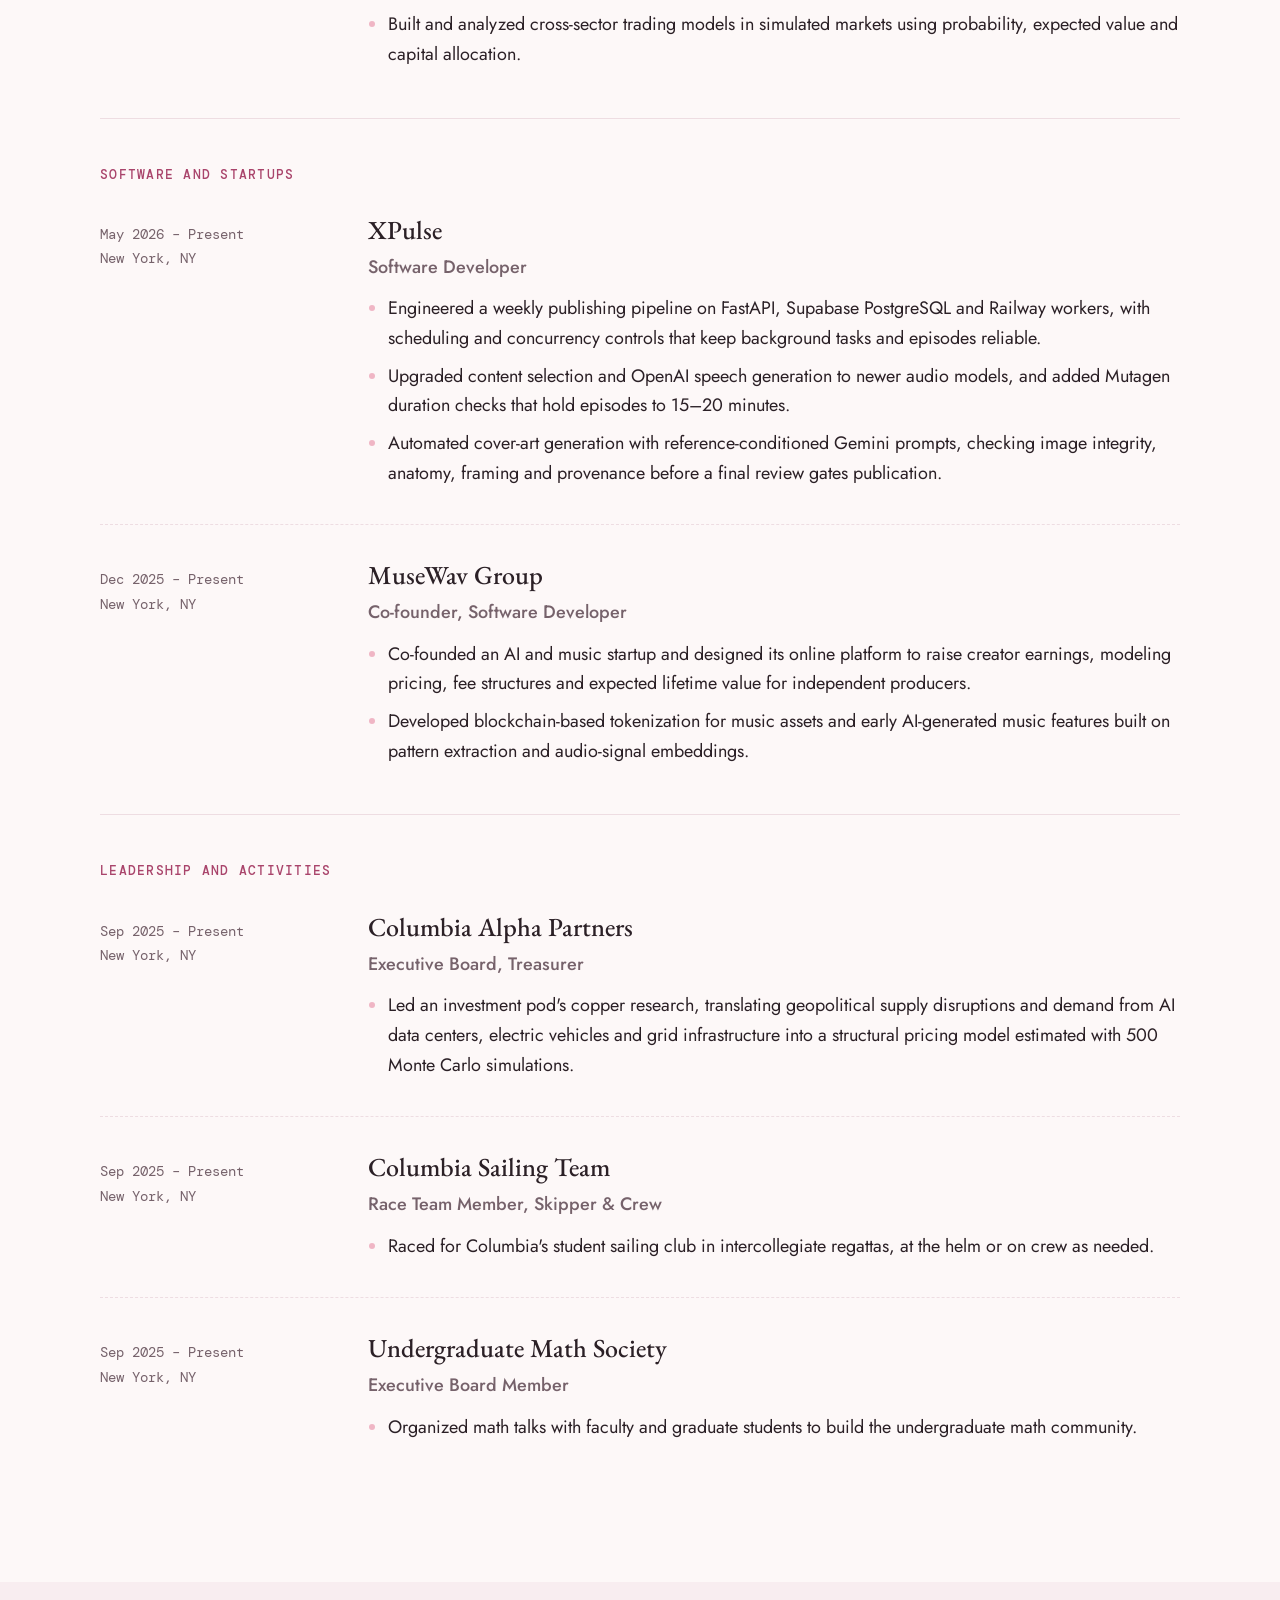
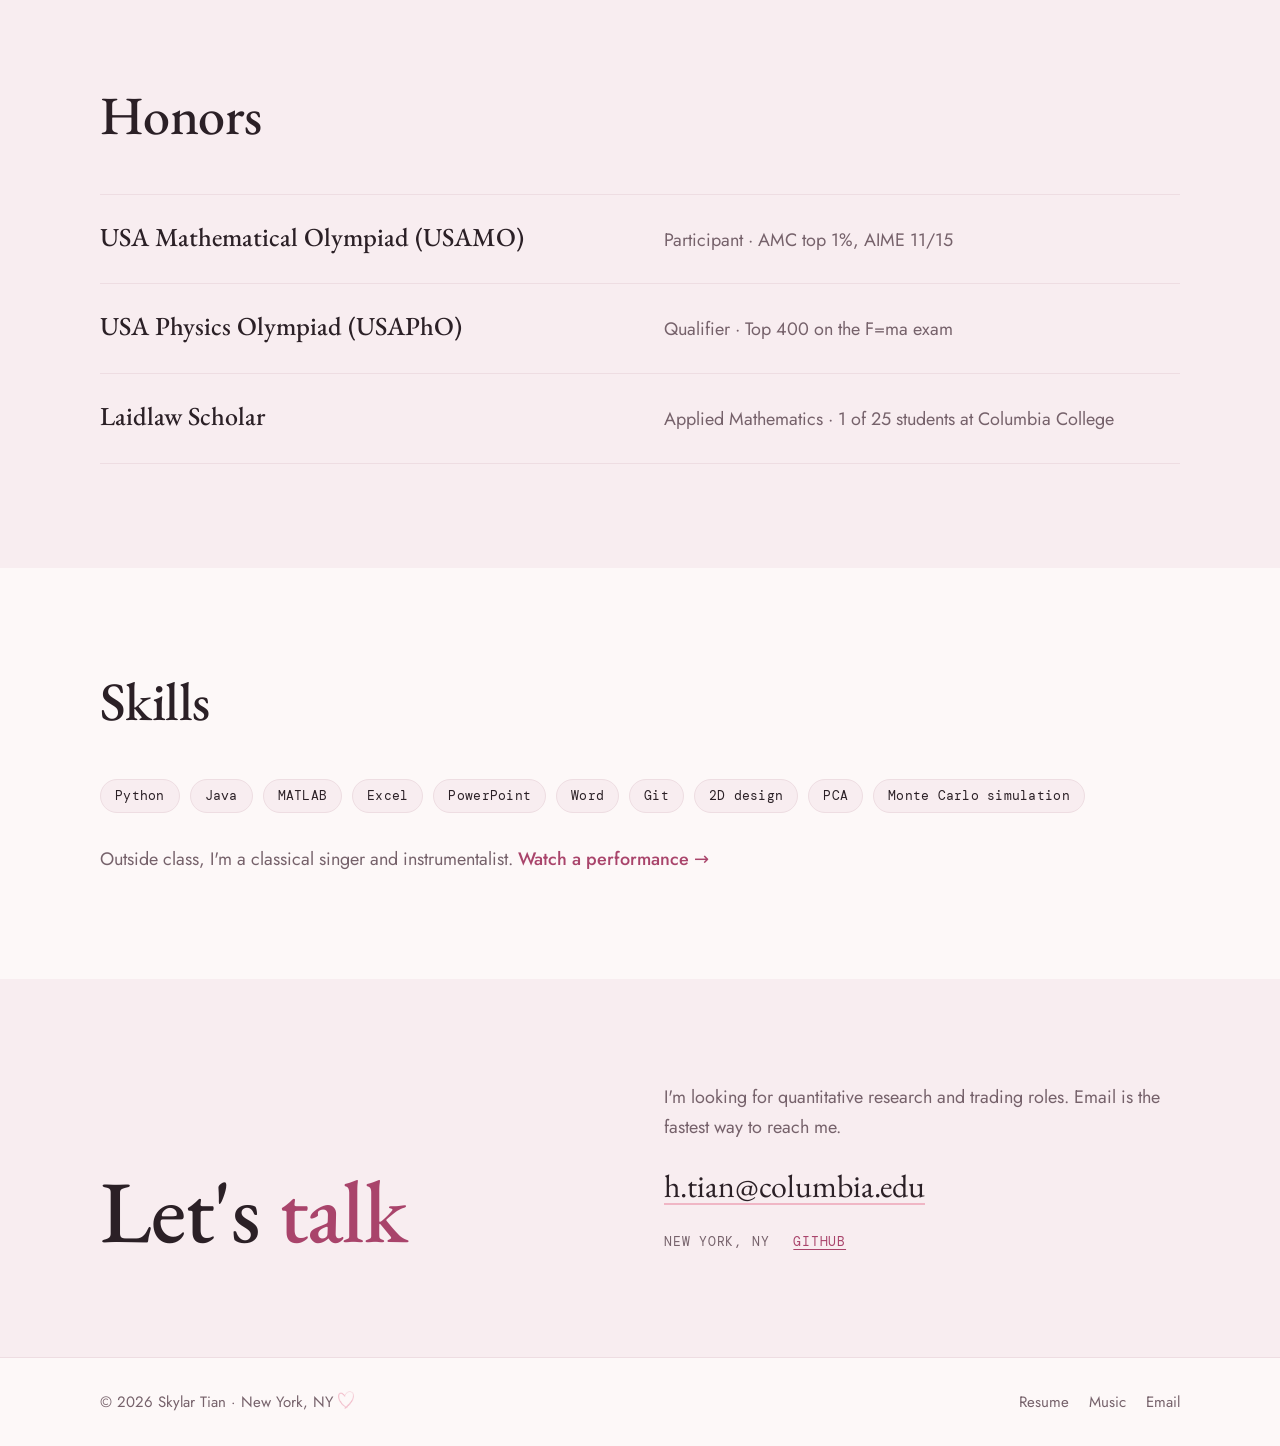
==== commit 83f13569: "Use Skylar's Oct 30 resume and match the site to it - Replace the resume behind the Resume button wi" ====
--- a/index.html
+++ b/index.html
@@ -231,17 +231,6 @@
         <div class="group">
           <h3 class="group-title">Leadership and activities</h3>
 
-          <article class="role" id="sailing">
-            <div class="role-when"><span>Sep 2026 – Present</span><span>New York, NY</span></div>
-            <div class="role-body">
-              <h4>Columbia University Sailing</h4>
-              <p class="role-title">Race Team, Skipper</p>
-              <ul class="points">
-                <li>Raced for Columbia's student sailing club in intercollegiate regattas, at the helm or on crew as needed.</li>
-              </ul>
-            </div>
-          </article>
-
           <article class="role" id="alpha">
             <div class="role-when"><span>Sep 2025 – Present</span><span>New York, NY</span></div>
             <div class="role-body">
@@ -249,6 +238,17 @@
               <p class="role-title">Executive Board, Treasurer</p>
               <ul class="points">
                 <li>Led an investment pod's copper research, translating geopolitical supply disruptions and demand from AI data centers, electric vehicles and grid infrastructure into a structural pricing model estimated with 500 Monte Carlo simulations.</li>
+              </ul>
+            </div>
+          </article>
+
+          <article class="role" id="sailing">
+            <div class="role-when"><span>Sep 2025 – Present</span><span>New York, NY</span></div>
+            <div class="role-body">
+              <h4>Columbia Sailing Team</h4>
+              <p class="role-title">Race Team Member, Skipper &amp; Crew</p>
+              <ul class="points">
+                <li>Raced for Columbia's student sailing club in intercollegiate regattas, at the helm or on crew as needed.</li>
               </ul>
             </div>
           </article>
@@ -302,15 +302,15 @@
 
         <ul class="chips">
           <li>Python</li>
-          <li>pandas</li>
-          <li>NumPy</li>
-          <li>Matplotlib</li>
-          <li>SQL</li>
           <li>Java</li>
           <li>MATLAB</li>
           <li>Excel</li>
           <li>PowerPoint</li>
           <li>Word</li>
+          <li>Git</li>
+          <li>2D design</li>
+          <li>PCA</li>
+          <li>Monte Carlo simulation</li>
         </ul>
         <p class="skills-note">Outside class, I'm a classical singer and instrumentalist. <a href="music.html">Watch a performance &rarr;</a></p>
       </div>
